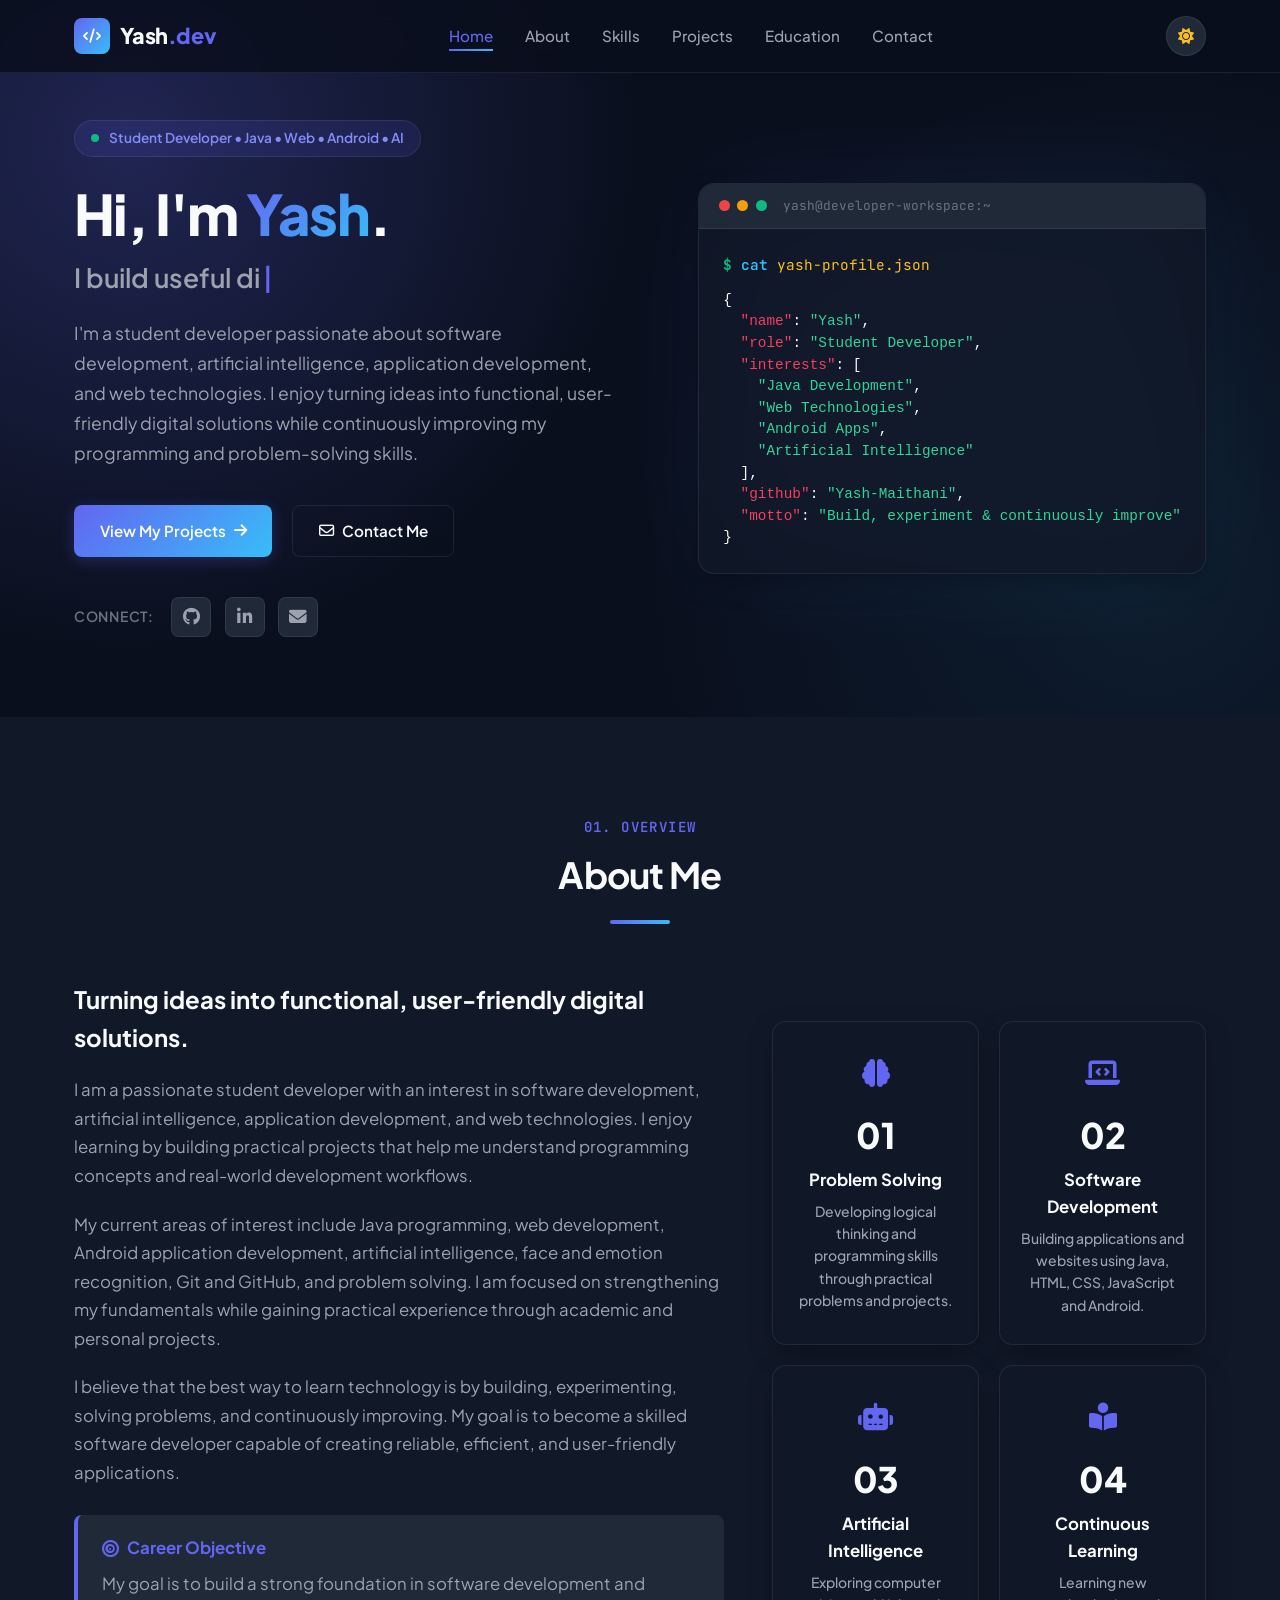
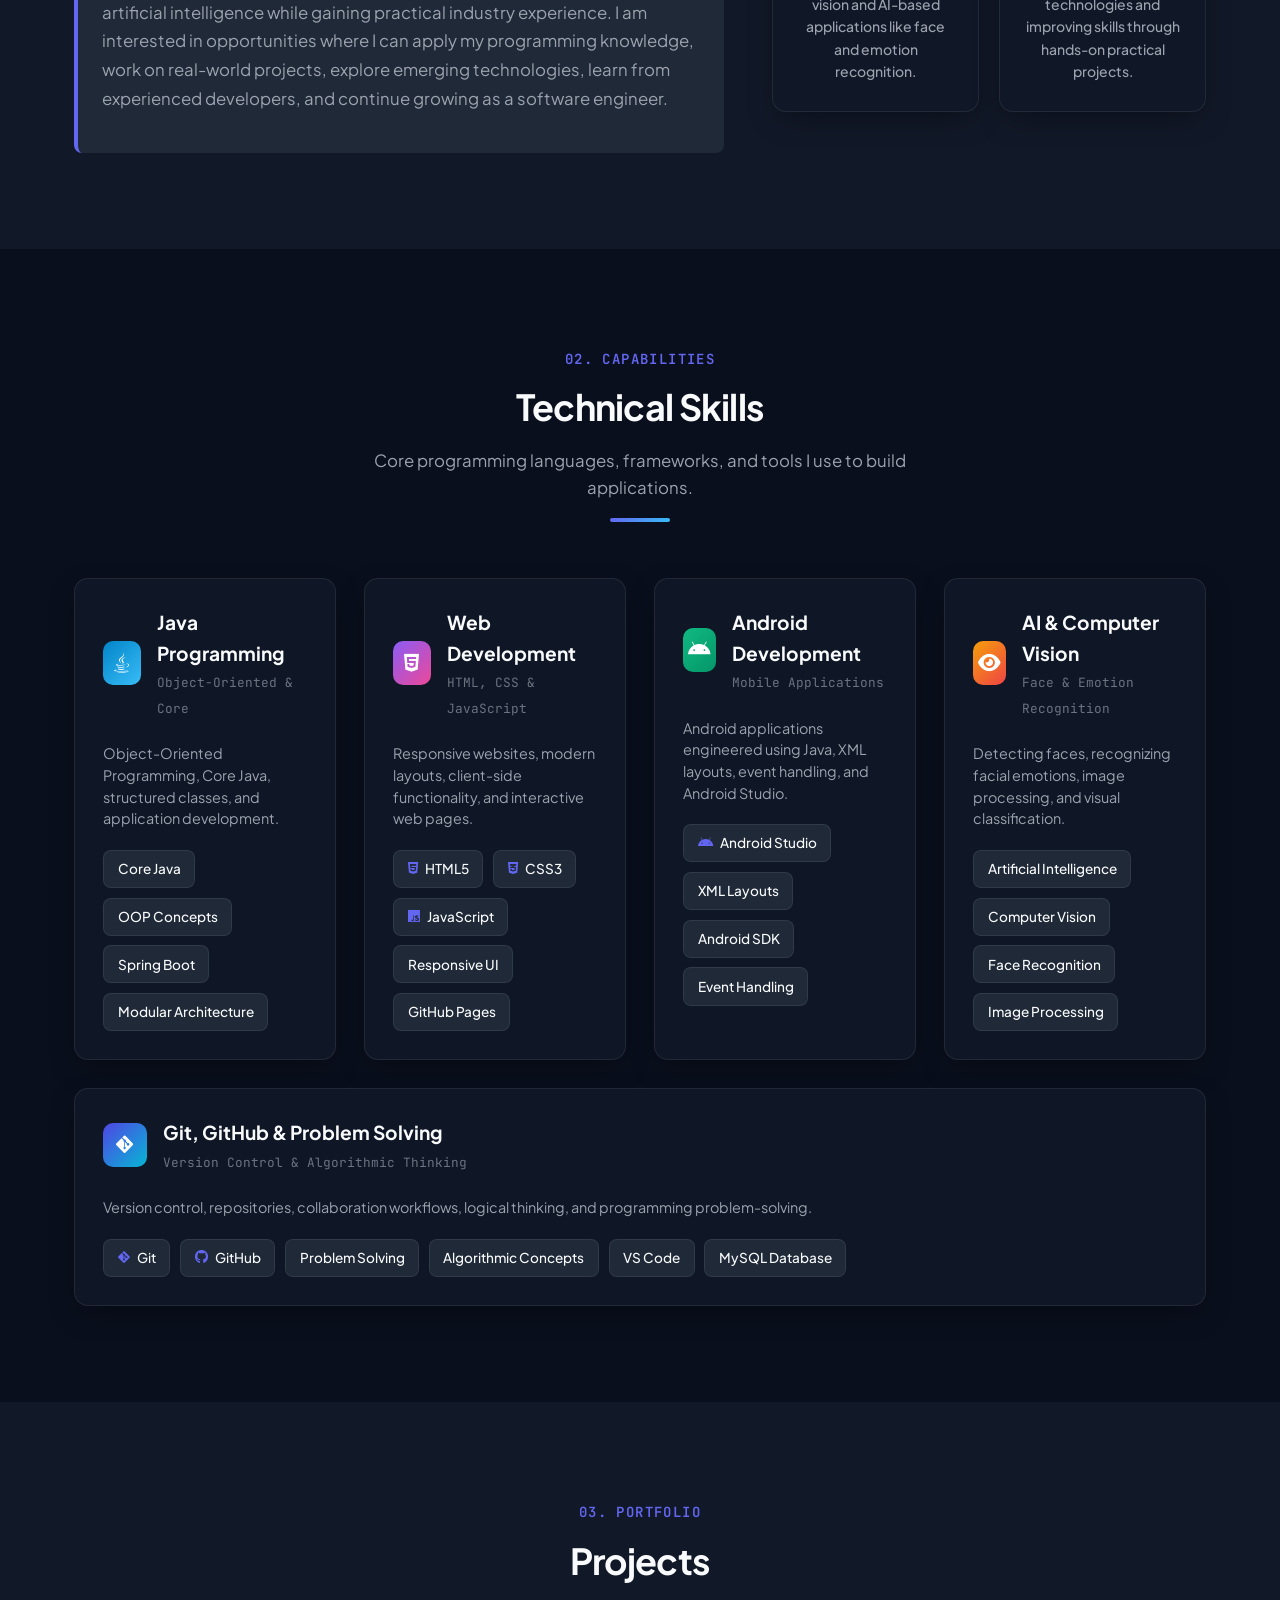
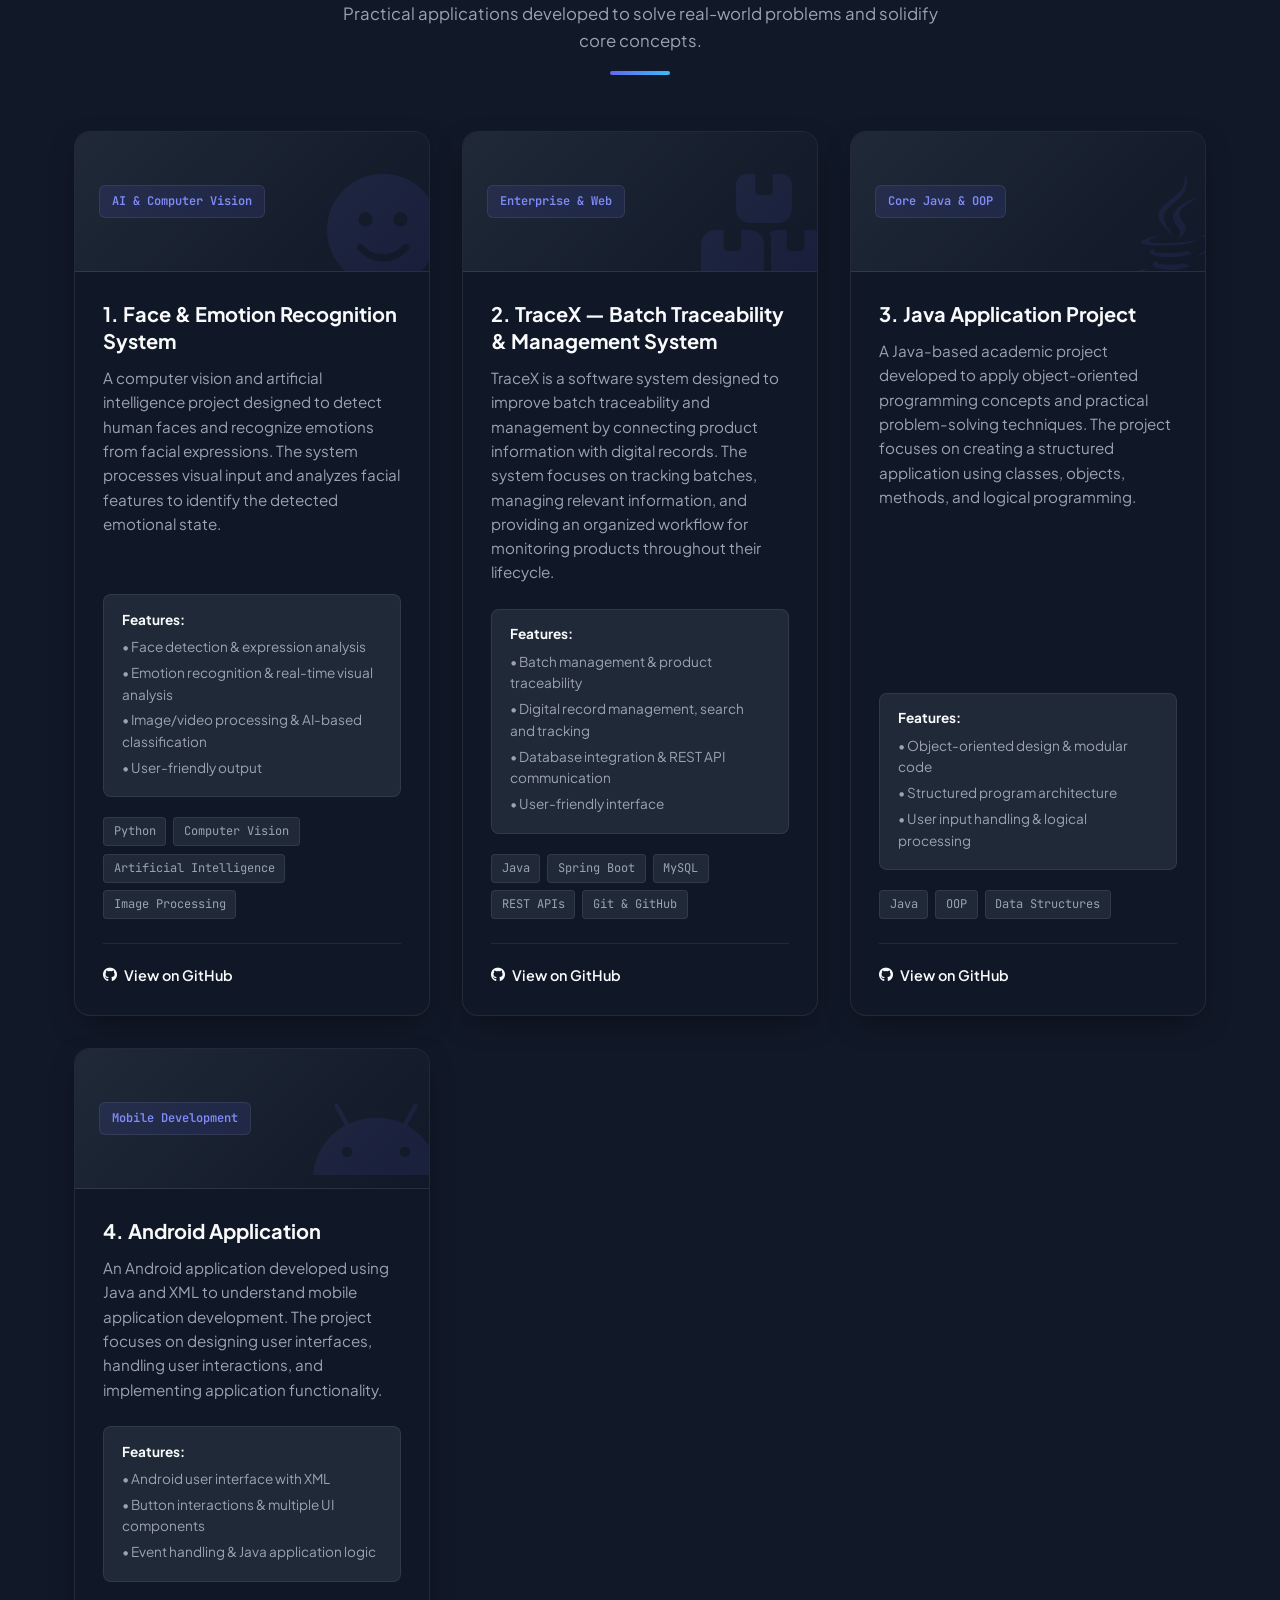
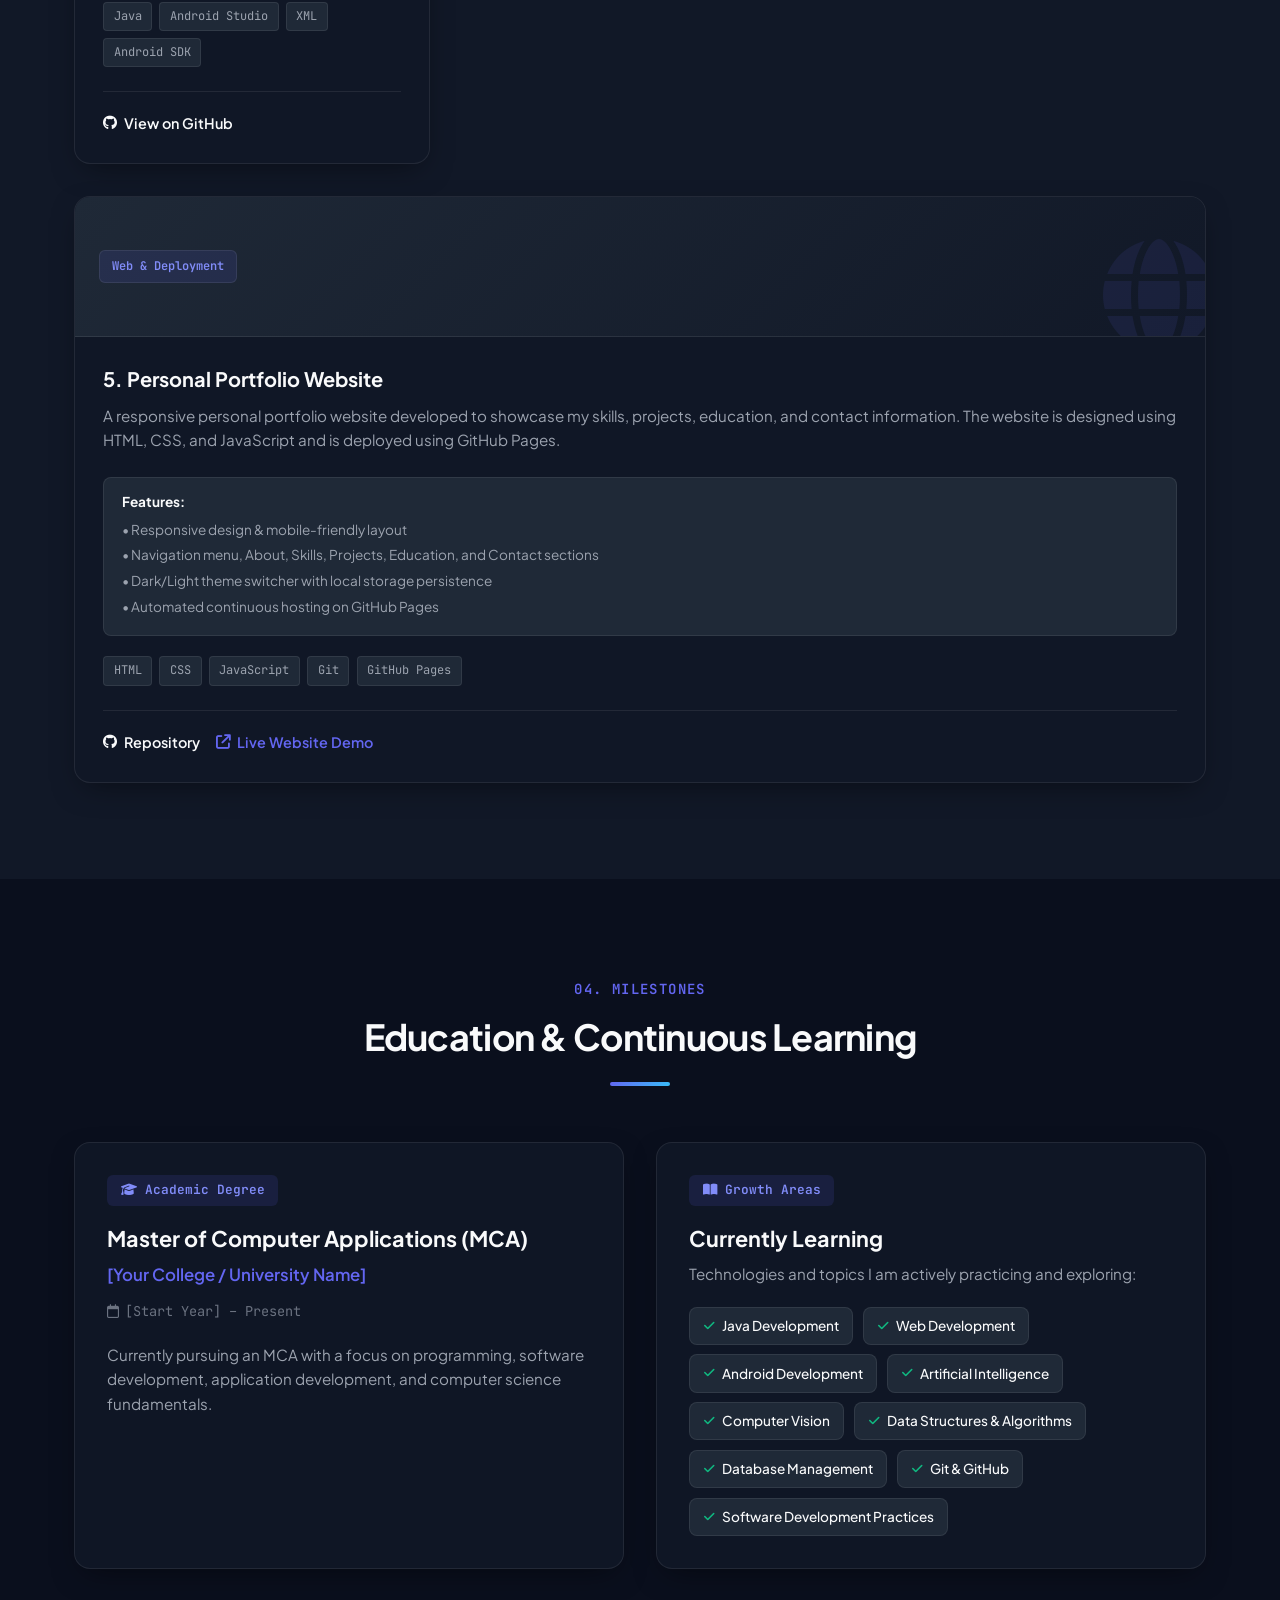
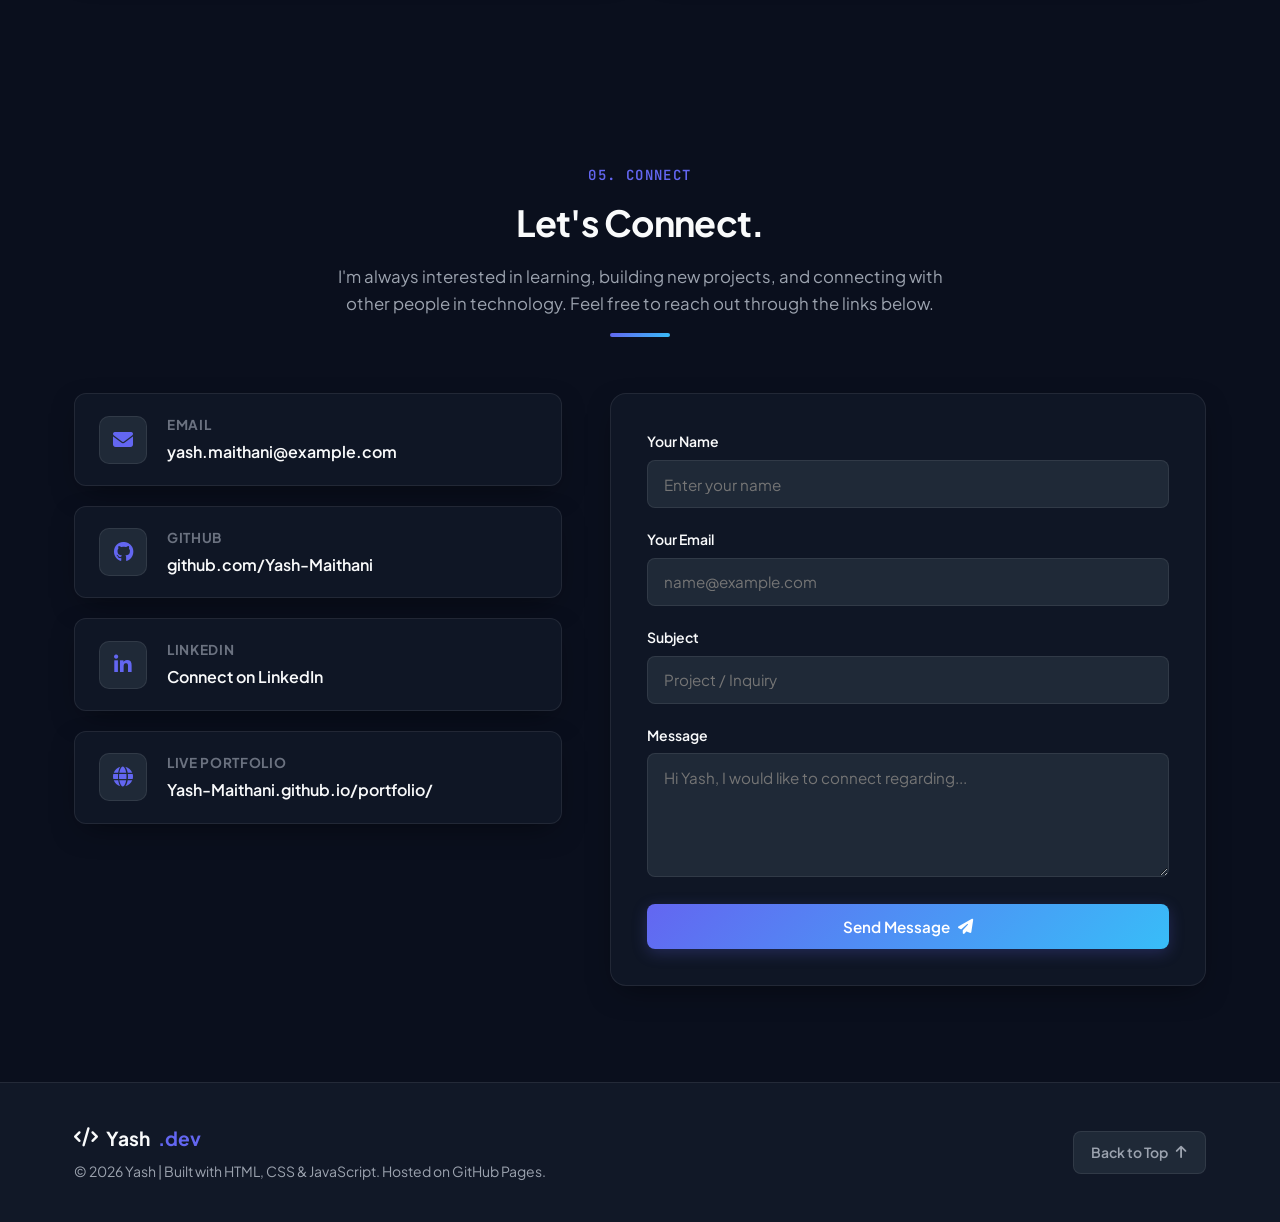
==== index.html @ 93de2ec0 "Add files via upload" ====
<!DOCTYPE html>
<html lang="en" data-theme="dark">
<head>
  <meta charset="UTF-8">
  <meta name="viewport" content="width=device-width, initial-scale=1.0">
  <meta name="description" content="Yash — Developer Portfolio | Student Developer • Java • Web • Android • AI">
  <meta name="keywords" content="Yash, Developer Portfolio, Java, Android, Artificial Intelligence, Web Development, MCA, GitHub Pages">
  <meta name="author" content="Yash">
  <title>Yash | Developer Portfolio</title>
  
  <!-- Google Fonts & Font Awesome Icons -->
  <link rel="preconnect" href="https://fonts.googleapis.com">
  <link rel="preconnect" href="https://fonts.gstatic.com" crossorigin>
  <link href="https://fonts.googleapis.com/css2?family=Plus+Jakarta+Sans:wght@300;400;500;600;700;800&family=JetBrains+Mono:wght@400;500;600&display=swap" rel="stylesheet">
  <link rel="stylesheet" href="https://cdnjs.cloudflare.com/ajax/libs/font-awesome/6.5.1/css/all.min.css">
  
  <!-- Stylesheet -->
  <link rel="stylesheet" href="style.css">
</head>
<body>

  <!-- ================= NAVBAR ================= -->
  <header class="navbar-wrapper">
    <nav class="navbar container">
      <a href="#hero" class="nav-logo">
        <span class="logo-icon"><i class="fa-solid fa-code"></i></span>
        <span class="logo-text">Yash<span class="logo-dot">.dev</span></span>
      </a>

      <div class="nav-menu" id="navMenu">
        <ul class="nav-list">
          <li class="nav-item"><a href="#hero" class="nav-link active">Home</a></li>
          <li class="nav-item"><a href="#about" class="nav-link">About</a></li>
          <li class="nav-item"><a href="#skills" class="nav-link">Skills</a></li>
          <li class="nav-item"><a href="#projects" class="nav-link">Projects</a></li>
          <li class="nav-item"><a href="#education" class="nav-link">Education</a></li>
          <li class="nav-item"><a href="#contact" class="nav-link">Contact</a></li>
        </ul>
      </div>

      <div class="nav-actions">
        <!-- Theme Toggle Button -->
        <button id="themeToggle" class="theme-toggle-btn" aria-label="Toggle dark/light theme" title="Toggle theme">
          <i class="fa-solid fa-sun icon-sun"></i>
          <i class="fa-solid fa-moon icon-moon"></i>
        </button>

        <!-- Mobile Hamburger Toggle -->
        <button class="hamburger-btn" id="hamburgerBtn" aria-label="Toggle navigation menu">
          <span class="bar"></span>
          <span class="bar"></span>
          <span class="bar"></span>
        </button>
      </div>
    </nav>
  </header>

  <main>
    <!-- ================= HERO SECTION ================= -->
    <section class="hero-section" id="hero">
      <div class="container hero-container">
        <div class="hero-content">
          <div class="badge-status">
            <span class="pulsing-dot"></span>
            <span>Student Developer • Java • Web • Android • AI</span>
          </div>
          <h1 class="hero-title">
            Hi, I'm <span class="gradient-text">Yash</span>.
          </h1>
          <h2 class="hero-subtitle">
            <span id="typedText">I build useful digital experiences.</span>
            <span class="cursor">|</span>
          </h2>
          <p class="hero-description">
            I'm a student developer passionate about software development, artificial intelligence, application development, and web technologies. I enjoy turning ideas into functional, user-friendly digital solutions while continuously improving my programming and problem-solving skills.
          </p>
          <div class="hero-cta">
            <a href="#projects" class="btn btn-primary">
              <span>View My Projects</span>
              <i class="fa-solid fa-arrow-right"></i>
            </a>
            <a href="#contact" class="btn btn-outline">
              <i class="fa-regular fa-envelope"></i>
              <span>Contact Me</span>
            </a>
          </div>
          <div class="hero-socials">
            <span class="socials-label">Connect:</span>
            <a href="https://github.com/Yash-Maithani" target="_blank" rel="noopener noreferrer" aria-label="GitHub Profile" class="social-link"><i class="fa-brands fa-github"></i></a>
            <a href="https://linkedin.com" target="_blank" rel="noopener noreferrer" aria-label="LinkedIn Profile" class="social-link"><i class="fa-brands fa-linkedin-in"></i></a>
            <a href="mailto:contact@example.com" aria-label="Send Email" class="social-link"><i class="fa-solid fa-envelope"></i></a>
          </div>
        </div>

        <div class="hero-visual">
          <div class="hero-card-glow"></div>
          <div class="hero-profile-card">
            <div class="card-terminal-header">
              <div class="terminal-dots">
                <span class="dot red"></span>
                <span class="dot yellow"></span>
                <span class="dot green"></span>
              </div>
              <span class="terminal-title">yash@developer-workspace:~</span>
            </div>
            <div class="card-terminal-body">
              <div class="code-line"><span class="prompt">$</span> <span class="cmd">cat</span> <span class="file">yash-profile.json</span></div>
              <pre class="json-code"><code>{
  <span class="json-key">"name"</span>: <span class="json-str">"Yash"</span>,
  <span class="json-key">"role"</span>: <span class="json-str">"Student Developer"</span>,
  <span class="json-key">"interests"</span>: [
    <span class="json-str">"Java Development"</span>,
    <span class="json-str">"Web Technologies"</span>,
    <span class="json-str">"Android Apps"</span>,
    <span class="json-str">"Artificial Intelligence"</span>
  ],
  <span class="json-key">"github"</span>: <span class="json-str">"Yash-Maithani"</span>,
  <span class="json-key">"motto"</span>: <span class="json-str">"Build, experiment & continuously improve"</span>
}</code></pre>
            </div>
          </div>
        </div>
      </div>
    </section>

    <!-- ================= ABOUT ME ================= -->
    <section class="section about-section" id="about">
      <div class="container">
        <div class="section-header text-center">
          <span class="section-tag">01. Overview</span>
          <h2 class="section-title">About Me</h2>
          <div class="title-underline"></div>
        </div>

        <div class="about-grid">
          <div class="about-text-card">
            <h3>Turning ideas into functional, user-friendly digital solutions.</h3>
            <p>
              I am a passionate student developer with an interest in software development, artificial intelligence, application development, and web technologies. I enjoy learning by building practical projects that help me understand programming concepts and real-world development workflows.
            </p>
            <p>
              My current areas of interest include Java programming, web development, Android application development, artificial intelligence, face and emotion recognition, Git and GitHub, and problem solving. I am focused on strengthening my fundamentals while gaining practical experience through academic and personal projects.
            </p>
            <p>
              I believe that the best way to learn technology is by building, experimenting, solving problems, and continuously improving. My goal is to become a skilled software developer capable of creating reliable, efficient, and user-friendly applications.
            </p>

            <div class="career-objective-box">
              <h4><i class="fa-solid fa-bullseye"></i> Career Objective</h4>
              <p>
                My goal is to build a strong foundation in software development and artificial intelligence while gaining practical industry experience. I am interested in opportunities where I can apply my programming knowledge, work on real-world projects, explore emerging technologies, learn from experienced developers, and continue growing as a software engineer.
              </p>
            </div>
          </div>

          <!-- Quick Overview Cards (01 - 04) -->
          <div class="about-stats-grid">
            <div class="stat-card">
              <div class="stat-icon"><i class="fa-solid fa-brain"></i></div>
              <h4 class="stat-number">01</h4>
              <h5 class="quick-title">Problem Solving</h5>
              <p class="stat-label">Developing logical thinking and programming skills through practical problems and projects.</p>
            </div>
            <div class="stat-card">
              <div class="stat-icon"><i class="fa-solid fa-laptop-code"></i></div>
              <h4 class="stat-number">02</h4>
              <h5 class="quick-title">Software Development</h5>
              <p class="stat-label">Building applications and websites using Java, HTML, CSS, JavaScript and Android.</p>
            </div>
            <div class="stat-card">
              <div class="stat-icon"><i class="fa-solid fa-robot"></i></div>
              <h4 class="stat-number">03</h4>
              <h5 class="quick-title">Artificial Intelligence</h5>
              <p class="stat-label">Exploring computer vision and AI-based applications like face and emotion recognition.</p>
            </div>
            <div class="stat-card">
              <div class="stat-icon"><i class="fa-solid fa-book-open-reader"></i></div>
              <h4 class="stat-number">04</h4>
              <h5 class="quick-title">Continuous Learning</h5>
              <p class="stat-label">Learning new technologies and improving skills through hands-on practical projects.</p>
            </div>
          </div>
        </div>
      </div>
    </section>

    <!-- ================= SKILLS SECTION ================= -->
    <section class="section skills-section" id="skills">
      <div class="container">
        <div class="section-header text-center">
          <span class="section-tag">02. Capabilities</span>
          <h2 class="section-title">Technical Skills</h2>
          <p class="section-subtitle">Core programming languages, frameworks, and tools I use to build applications.</p>
          <div class="title-underline"></div>
        </div>

        <div class="skills-grid">
          <!-- Skill Card 1: Java & Object-Oriented -->
          <div class="skill-category-card">
            <div class="category-header">
              <div class="category-icon cloud"><i class="fa-brands fa-java"></i></div>
              <div>
                <h3>Java Programming</h3>
                <span class="category-sub">Object-Oriented & Core</span>
              </div>
            </div>
            <p class="skill-desc">Object-Oriented Programming, Core Java, structured classes, and application development.</p>
            <div class="skills-tags">
              <span class="skill-tag">Core Java</span>
              <span class="skill-tag">OOP Concepts</span>
              <span class="skill-tag">Spring Boot</span>
              <span class="skill-tag">Modular Architecture</span>
            </div>
          </div>

          <!-- Skill Card 2: Web Technologies -->
          <div class="skill-category-card">
            <div class="category-header">
              <div class="category-icon frontend"><i class="fa-brands fa-html5"></i></div>
              <div>
                <h3>Web Development</h3>
                <span class="category-sub">HTML, CSS & JavaScript</span>
              </div>
            </div>
            <p class="skill-desc">Responsive websites, modern layouts, client-side functionality, and interactive web pages.</p>
            <div class="skills-tags">
              <span class="skill-tag"><i class="fa-brands fa-html5"></i> HTML5</span>
              <span class="skill-tag"><i class="fa-brands fa-css3-alt"></i> CSS3</span>
              <span class="skill-tag"><i class="fa-brands fa-js"></i> JavaScript</span>
              <span class="skill-tag">Responsive UI</span>
              <span class="skill-tag">GitHub Pages</span>
            </div>
          </div>

          <!-- Skill Card 3: Android Development -->
          <div class="skill-category-card">
            <div class="category-header">
              <div class="category-icon backend"><i class="fa-brands fa-android"></i></div>
              <div>
                <h3>Android Development</h3>
                <span class="category-sub">Mobile Applications</span>
              </div>
            </div>
            <p class="skill-desc">Android applications engineered using Java, XML layouts, event handling, and Android Studio.</p>
            <div class="skills-tags">
              <span class="skill-tag"><i class="fa-brands fa-android"></i> Android Studio</span>
              <span class="skill-tag">XML Layouts</span>
              <span class="skill-tag">Android SDK</span>
              <span class="skill-tag">Event Handling</span>
            </div>
          </div>

          <!-- Skill Card 4: AI & Computer Vision -->
          <div class="skill-category-card">
            <div class="category-header">
              <div class="category-icon tools"><i class="fa-solid fa-eye"></i></div>
              <div>
                <h3>AI & Computer Vision</h3>
                <span class="category-sub">Face & Emotion Recognition</span>
              </div>
            </div>
            <p class="skill-desc">Detecting faces, recognizing facial emotions, image processing, and visual classification.</p>
            <div class="skills-tags">
              <span class="skill-tag">Artificial Intelligence</span>
              <span class="skill-tag">Computer Vision</span>
              <span class="skill-tag">Face Recognition</span>
              <span class="skill-tag">Image Processing</span>
            </div>
          </div>

          <!-- Skill Card 5: Git, GitHub & Problem Solving -->
          <div class="skill-category-card" style="grid-column: 1 / -1;">
            <div class="category-header">
              <div class="category-icon" style="background: linear-gradient(135deg, #4f46e5, #06b6d4);"><i class="fa-brands fa-git-alt"></i></div>
              <div>
                <h3>Git, GitHub & Problem Solving</h3>
                <span class="category-sub">Version Control & Algorithmic Thinking</span>
              </div>
            </div>
            <p class="skill-desc">Version control, repositories, collaboration workflows, logical thinking, and programming problem-solving.</p>
            <div class="skills-tags">
              <span class="skill-tag"><i class="fa-brands fa-git-alt"></i> Git</span>
              <span class="skill-tag"><i class="fa-brands fa-github"></i> GitHub</span>
              <span class="skill-tag">Problem Solving</span>
              <span class="skill-tag">Algorithmic Concepts</span>
              <span class="skill-tag">VS Code</span>
              <span class="skill-tag">MySQL Database</span>
            </div>
          </div>
        </div>
      </div>
    </section>

    <!-- ================= PROJECTS SECTION ================= -->
    <section class="section projects-section" id="projects">
      <div class="container">
        <div class="section-header text-center">
          <span class="section-tag">03. Portfolio</span>
          <h2 class="section-title">Projects</h2>
          <p class="section-subtitle">Practical applications developed to solve real-world problems and solidify core concepts.</p>
          <div class="title-underline"></div>
        </div>

        <div class="projects-grid">
          <!-- Project 1: Face & Emotion Recognition -->
          <article class="project-card">
            <div class="project-banner">
              <div class="project-badge">AI & Computer Vision</div>
              <i class="fa-solid fa-face-smile project-icon-bg"></i>
            </div>
            <div class="project-content">
              <h3 class="project-title">1. Face & Emotion Recognition System</h3>
              <p class="project-description">
                A computer vision and artificial intelligence project designed to detect human faces and recognize emotions from facial expressions. The system processes visual input and analyzes facial features to identify the detected emotional state.
              </p>
              <div class="project-features-list">
                <strong>Features:</strong>
                <ul>
                  <li>• Face detection & expression analysis</li>
                  <li>• Emotion recognition & real-time visual analysis</li>
                  <li>• Image/video processing & AI-based classification</li>
                  <li>• User-friendly output</li>
                </ul>
              </div>
              <div class="project-tech-stack">
                <span>Python</span>
                <span>Computer Vision</span>
                <span>Artificial Intelligence</span>
                <span>Image Processing</span>
              </div>
              <div class="project-links">
                <a href="https://github.com/Yash-Maithani" target="_blank" rel="noopener noreferrer" class="btn-project-link">
                  <i class="fa-brands fa-github"></i> View on GitHub
                </a>
              </div>
            </div>
          </article>

          <!-- Project 2: TraceX -->
          <article class="project-card">
            <div class="project-banner">
              <div class="project-badge">Enterprise & Web</div>
              <i class="fa-solid fa-boxes-stacked project-icon-bg"></i>
            </div>
            <div class="project-content">
              <h3 class="project-title">2. TraceX — Batch Traceability & Management System</h3>
              <p class="project-description">
                TraceX is a software system designed to improve batch traceability and management by connecting product information with digital records. The system focuses on tracking batches, managing relevant information, and providing an organized workflow for monitoring products throughout their lifecycle.
              </p>
              <div class="project-features-list">
                <strong>Features:</strong>
                <ul>
                  <li>• Batch management & product traceability</li>
                  <li>• Digital record management, search and tracking</li>
                  <li>• Database integration & REST API communication</li>
                  <li>• User-friendly interface</li>
                </ul>
              </div>
              <div class="project-tech-stack">
                <span>Java</span>
                <span>Spring Boot</span>
                <span>MySQL</span>
                <span>REST APIs</span>
                <span>Git & GitHub</span>
              </div>
              <div class="project-links">
                <a href="https://github.com/Yash-Maithani" target="_blank" rel="noopener noreferrer" class="btn-project-link">
                  <i class="fa-brands fa-github"></i> View on GitHub
                </a>
              </div>
            </div>
          </article>

          <!-- Project 3: Java Application Project -->
          <article class="project-card">
            <div class="project-banner">
              <div class="project-badge">Core Java & OOP</div>
              <i class="fa-brands fa-java project-icon-bg"></i>
            </div>
            <div class="project-content">
              <h3 class="project-title">3. Java Application Project</h3>
              <p class="project-description">
                A Java-based academic project developed to apply object-oriented programming concepts and practical problem-solving techniques. The project focuses on creating a structured application using classes, objects, methods, and logical programming.
              </p>
              <div class="project-features-list">
                <strong>Features:</strong>
                <ul>
                  <li>• Object-oriented design & modular code</li>
                  <li>• Structured program architecture</li>
                  <li>• User input handling & logical processing</li>
                </ul>
              </div>
              <div class="project-tech-stack">
                <span>Java</span>
                <span>OOP</span>
                <span>Data Structures</span>
              </div>
              <div class="project-links">
                <a href="https://github.com/Yash-Maithani" target="_blank" rel="noopener noreferrer" class="btn-project-link">
                  <i class="fa-brands fa-github"></i> View on GitHub
                </a>
              </div>
            </div>
          </article>

          <!-- Project 4: Android Application -->
          <article class="project-card">
            <div class="project-banner">
              <div class="project-badge">Mobile Development</div>
              <i class="fa-brands fa-android project-icon-bg"></i>
            </div>
            <div class="project-content">
              <h3 class="project-title">4. Android Application</h3>
              <p class="project-description">
                An Android application developed using Java and XML to understand mobile application development. The project focuses on designing user interfaces, handling user interactions, and implementing application functionality.
              </p>
              <div class="project-features-list">
                <strong>Features:</strong>
                <ul>
                  <li>• Android user interface with XML</li>
                  <li>• Button interactions & multiple UI components</li>
                  <li>• Event handling & Java application logic</li>
                </ul>
              </div>
              <div class="project-tech-stack">
                <span>Java</span>
                <span>Android Studio</span>
                <span>XML</span>
                <span>Android SDK</span>
              </div>
              <div class="project-links">
                <a href="https://github.com/Yash-Maithani" target="_blank" rel="noopener noreferrer" class="btn-project-link">
                  <i class="fa-brands fa-github"></i> View on GitHub
                </a>
              </div>
            </div>
          </article>

          <!-- Project 5: Personal Portfolio Website -->
          <article class="project-card" style="grid-column: 1 / -1;">
            <div class="project-banner">
              <div class="project-badge">Web & Deployment</div>
              <i class="fa-solid fa-globe project-icon-bg"></i>
            </div>
            <div class="project-content">
              <h3 class="project-title">5. Personal Portfolio Website</h3>
              <p class="project-description">
                A responsive personal portfolio website developed to showcase my skills, projects, education, and contact information. The website is designed using HTML, CSS, and JavaScript and is deployed using GitHub Pages.
              </p>
              <div class="project-features-list">
                <strong>Features:</strong>
                <ul>
                  <li>• Responsive design & mobile-friendly layout</li>
                  <li>• Navigation menu, About, Skills, Projects, Education, and Contact sections</li>
                  <li>• Dark/Light theme switcher with local storage persistence</li>
                  <li>• Automated continuous hosting on GitHub Pages</li>
                </ul>
              </div>
              <div class="project-tech-stack">
                <span>HTML</span>
                <span>CSS</span>
                <span>JavaScript</span>
                <span>Git</span>
                <span>GitHub Pages</span>
              </div>
              <div class="project-links">
                <a href="https://github.com/Yash-Maithani/portfolio" target="_blank" rel="noopener noreferrer" class="btn-project-link">
                  <i class="fa-brands fa-github"></i> Repository
                </a>
                <a href="https://Yash-Maithani.github.io/portfolio/" target="_blank" rel="noopener noreferrer" class="btn-project-link" style="color: var(--accent-primary);">
                  <i class="fa-solid fa-arrow-up-right-from-square"></i> Live Website Demo
                </a>
              </div>
            </div>
          </article>
        </div>
      </div>
    </section>

    <!-- ================= EDUCATION & LEARNING ================= -->
    <section class="section education-section" id="education">
      <div class="container">
        <div class="section-header text-center">
          <span class="section-tag">04. Milestones</span>
          <h2 class="section-title">Education & Continuous Learning</h2>
          <div class="title-underline"></div>
        </div>

        <div class="education-learning-grid">
          <!-- Education Card -->
          <div class="education-card">
            <div class="education-badge"><i class="fa-solid fa-graduation-cap"></i> Academic Degree</div>
            <h3 class="degree-title">Master of Computer Applications (MCA)</h3>
            <h4 class="college-name">[Your College / University Name]</h4>
            <span class="edu-duration"><i class="fa-regular fa-calendar"></i> [Start Year] – Present</span>
            <p class="edu-desc">
              Currently pursuing an MCA with a focus on programming, software development, application development, and computer science fundamentals.
            </p>
          </div>

          <!-- Currently Learning Card -->
          <div class="learning-card">
            <div class="learning-badge"><i class="fa-solid fa-book-open"></i> Growth Areas</div>
            <h3 class="learning-title">Currently Learning</h3>
            <p class="learning-subtitle">Technologies and topics I am actively practicing and exploring:</p>
            <div class="learning-list">
              <span class="learning-pill"><i class="fa-solid fa-check"></i> Java Development</span>
              <span class="learning-pill"><i class="fa-solid fa-check"></i> Web Development</span>
              <span class="learning-pill"><i class="fa-solid fa-check"></i> Android Development</span>
              <span class="learning-pill"><i class="fa-solid fa-check"></i> Artificial Intelligence</span>
              <span class="learning-pill"><i class="fa-solid fa-check"></i> Computer Vision</span>
              <span class="learning-pill"><i class="fa-solid fa-check"></i> Data Structures & Algorithms</span>
              <span class="learning-pill"><i class="fa-solid fa-check"></i> Database Management</span>
              <span class="learning-pill"><i class="fa-solid fa-check"></i> Git & GitHub</span>
              <span class="learning-pill"><i class="fa-solid fa-check"></i> Software Development Practices</span>
            </div>
          </div>
        </div>
      </div>
    </section>

    <!-- ================= CONTACT SECTION ================= -->
    <section class="section contact-section" id="contact">
      <div class="container">
        <div class="section-header text-center">
          <span class="section-tag">05. Connect</span>
          <h2 class="section-title">Let's Connect.</h2>
          <p class="section-subtitle">
            I'm always interested in learning, building new projects, and connecting with other people in technology. Feel free to reach out through the links below.
          </p>
          <div class="title-underline"></div>
        </div>

        <div class="contact-wrapper">
          <div class="contact-info">
            <div class="contact-card">
              <div class="contact-icon"><i class="fa-solid fa-envelope"></i></div>
              <div class="contact-details">
                <h4>Email</h4>
                <a href="mailto:contact@example.com">yash.maithani@example.com</a>
              </div>
            </div>

            <div class="contact-card">
              <div class="contact-icon"><i class="fa-brands fa-github"></i></div>
              <div class="contact-details">
                <h4>GitHub</h4>
                <a href="https://github.com/Yash-Maithani" target="_blank" rel="noopener noreferrer">github.com/Yash-Maithani</a>
              </div>
            </div>

            <div class="contact-card">
              <div class="contact-icon"><i class="fa-brands fa-linkedin-in"></i></div>
              <div class="contact-details">
                <h4>LinkedIn</h4>
                <a href="https://linkedin.com" target="_blank" rel="noopener noreferrer">Connect on LinkedIn</a>
              </div>
            </div>

            <div class="contact-card">
              <div class="contact-icon"><i class="fa-solid fa-globe"></i></div>
              <div class="contact-details">
                <h4>Live Portfolio</h4>
                <a href="https://Yash-Maithani.github.io/portfolio/" target="_blank" rel="noopener noreferrer">Yash-Maithani.github.io/portfolio/</a>
              </div>
            </div>
          </div>

          <form class="contact-form" id="contactForm">
            <div class="form-group">
              <label for="name">Your Name</label>
              <input type="text" id="name" name="name" placeholder="Enter your name" required>
            </div>
            <div class="form-group">
              <label for="email">Your Email</label>
              <input type="email" id="email" name="email" placeholder="name@example.com" required>
            </div>
            <div class="form-group">
              <label for="subject">Subject</label>
              <input type="text" id="subject" name="subject" placeholder="Project / Inquiry" required>
            </div>
            <div class="form-group">
              <label for="message">Message</label>
              <textarea id="message" name="message" rows="5" placeholder="Hi Yash, I would like to connect regarding..." required></textarea>
            </div>
            <button type="submit" class="btn btn-primary btn-block" id="submitBtn">
              <span>Send Message</span>
              <i class="fa-solid fa-paper-plane"></i>
            </button>
            <div class="form-alert" id="formAlert"></div>
          </form>
        </div>
      </div>
    </section>
  </main>

  <!-- ================= FOOTER ================= -->
  <footer class="footer">
    <div class="container footer-container">
      <div class="footer-left">
        <a href="#hero" class="footer-logo">
          <i class="fa-solid fa-code"></i> Yash<span>.dev</span>
        </a>
        <p class="footer-copy">
          &copy; 2026 Yash | Built with HTML, CSS & JavaScript. Hosted on GitHub Pages.
        </p>
      </div>

      <div class="footer-right">
        <a href="#hero" class="back-to-top" aria-label="Back to top">
          <span>Back to Top</span>
          <i class="fa-solid fa-arrow-up"></i>
        </a>
      </div>
    </div>
  </footer>

  <!-- Scripts -->
  <script src="script.js"></script>
</body>
</html>
---- style.css ----
/* ==========================================================================
   PORTFOLIO STYLESHEET - YASH.DEV
   Modern, Clean, Responsive Design with Dark/Light Mode
   ========================================================================== */

/* ---------------- CSS Variables (Theming) ---------------- */
:root {
  /* Color Palette - Dark Theme (Default) */
  --bg-primary: #0a0f1d;
  --bg-secondary: #111827;
  --bg-tertiary: #1f2937;
  --bg-card: rgba(17, 24, 39, 0.85);
  --bg-card-hover: rgba(31, 41, 55, 0.95);
  --border-color: rgba(255, 255, 255, 0.08);
  --border-color-hover: rgba(99, 102, 241, 0.4);

  --text-primary: #f9fafb;
  --text-secondary: #9ca3af;
  --text-muted: #6b7280;

  --accent-primary: #6366f1;       /* Indigo */
  --accent-secondary: #3b82f6;     /* Blue */
  --accent-glow: rgba(99, 102, 241, 0.25);
  --accent-gradient: linear-gradient(135deg, #6366f1 0%, #38bdf8 100%);
  --badge-bg: rgba(99, 102, 241, 0.12);
  --badge-text: #818cf8;

  --card-shadow: 0 10px 30px -10px rgba(0, 0, 0, 0.5);
  --navbar-bg: rgba(10, 15, 29, 0.85);

  --font-main: 'Plus Jakarta Sans', -apple-system, BlinkMacSystemFont, sans-serif;
  --font-mono: 'JetBrains Mono', monospace;

  --transition-fast: 0.2s ease;
  --transition-normal: 0.3s ease;
}

[data-theme="light"] {
  /* Color Palette - Light Theme */
  --bg-primary: #f8fafc;
  --bg-secondary: #ffffff;
  --bg-tertiary: #f1f5f9;
  --bg-card: rgba(255, 255, 255, 0.9);
  --bg-card-hover: #ffffff;
  --border-color: rgba(0, 0, 0, 0.08);
  --border-color-hover: rgba(99, 102, 241, 0.5);

  --text-primary: #0f172a;
  --text-secondary: #475569;
  --text-muted: #94a3b8;

  --accent-primary: #4f46e5;
  --accent-secondary: #0284c7;
  --accent-glow: rgba(79, 70, 229, 0.15);
  --accent-gradient: linear-gradient(135deg, #4f46e5 0%, #0284c7 100%);
  --badge-bg: rgba(79, 70, 229, 0.08);
  --badge-text: #4f46e5;

  --card-shadow: 0 10px 25px -5px rgba(0, 0, 0, 0.06);
  --navbar-bg: rgba(248, 250, 252, 0.88);
}

/* ---------------- Reset & Base Styles ---------------- */
*, *::before, *::after {
  box-sizing: border-box;
  margin: 0;
  padding: 0;
}

html {
  scroll-behavior: smooth;
  font-size: 16px;
}

body {
  font-family: var(--font-main);
  background-color: var(--bg-primary);
  color: var(--text-primary);
  line-height: 1.6;
  transition: background-color var(--transition-normal), color var(--transition-normal);
  overflow-x: hidden;
}

a {
  text-decoration: none;
  color: inherit;
  transition: color var(--transition-fast);
}

ul {
  list-style: none;
}

img {
  max-width: 100%;
  height: auto;
  display: block;
}

button, input, textarea {
  font-family: inherit;
  outline: none;
  border: none;
}

/* ---------------- Layout Container ---------------- */
.container {
  width: 100%;
  max-width: 1180px;
  margin-left: auto;
  margin-right: auto;
  padding-left: 1.5rem;
  padding-right: 1.5rem;
}

.section {
  padding: 6rem 0;
  position: relative;
}

.text-center {
  text-align: center;
}

/* Section Header Typography */
.section-header {
  margin-bottom: 3.5rem;
}

.section-tag {
  display: inline-block;
  font-family: var(--font-mono);
  font-size: 0.875rem;
  font-weight: 600;
  color: var(--accent-primary);
  letter-spacing: 0.1em;
  text-transform: uppercase;
  margin-bottom: 0.5rem;
}

.section-title {
  font-size: 2.25rem;
  font-weight: 700;
  letter-spacing: -0.02em;
  color: var(--text-primary);
  margin-bottom: 0.75rem;
}

.section-subtitle {
  font-size: 1.05rem;
  color: var(--text-secondary);
  max-width: 620px;
  margin: 0 auto;
}

.title-underline {
  width: 60px;
  height: 4px;
  background: var(--accent-gradient);
  border-radius: 2px;
  margin: 1rem auto 0;
}

/* Gradient Text Effect */
.gradient-text {
  background: var(--accent-gradient);
  -webkit-background-clip: text;
  -webkit-text-fill-color: transparent;
}

/* ---------------- Buttons ---------------- */
.btn {
  display: inline-flex;
  align-items: center;
  justify-content: center;
  gap: 0.5rem;
  padding: 0.8rem 1.6rem;
  font-size: 0.95rem;
  font-weight: 600;
  border-radius: 8px;
  cursor: pointer;
  transition: all var(--transition-fast);
  text-decoration: none;
}

.btn-primary {
  background: var(--accent-gradient);
  color: #ffffff;
  box-shadow: 0 4px 15px var(--accent-glow);
}

.btn-primary:hover {
  transform: translateY(-2px);
  box-shadow: 0 6px 20px var(--accent-glow);
  color: #ffffff;
}

.btn-outline {
  background: transparent;
  color: var(--text-primary);
  border: 1px solid var(--border-color);
}

.btn-outline:hover {
  background: var(--bg-tertiary);
  border-color: var(--text-secondary);
  transform: translateY(-2px);
}

.btn-block {
  width: 100%;
}

/* ---------------- Navbar ---------------- */
.navbar-wrapper {
  position: fixed;
  top: 0;
  left: 0;
  width: 100%;
  z-index: 1000;
  background-color: var(--navbar-bg);
  backdrop-filter: blur(12px);
  -webkit-backdrop-filter: blur(12px);
  border-bottom: 1px solid var(--border-color);
  transition: all var(--transition-normal);
}

.navbar {
  display: flex;
  align-items: center;
  justify-content: space-between;
  height: 4.5rem;
}

.nav-logo {
  display: flex;
  align-items: center;
  gap: 0.6rem;
  font-size: 1.35rem;
  font-weight: 800;
  letter-spacing: -0.02em;
}

.logo-icon {
  display: flex;
  align-items: center;
  justify-content: center;
  width: 36px;
  height: 36px;
  border-radius: 8px;
  background: var(--accent-gradient);
  color: #ffffff;
  font-size: 0.9rem;
}

.logo-dot {
  color: var(--accent-primary);
}

.nav-list {
  display: flex;
  align-items: center;
  gap: 2rem;
}

.nav-link {
  font-size: 0.95rem;
  font-weight: 500;
  color: var(--text-secondary);
  position: relative;
  padding: 0.25rem 0;
}

.nav-link:hover, .nav-link.active {
  color: var(--accent-primary);
}

.nav-link::after {
  content: '';
  position: absolute;
  bottom: -2px;
  left: 0;
  width: 0;
  height: 2px;
  background: var(--accent-gradient);
  transition: width var(--transition-fast);
}

.nav-link.active::after, .nav-link:hover::after {
  width: 100%;
}

.nav-actions {
  display: flex;
  align-items: center;
  gap: 1rem;
}

/* Theme Toggle Button */
.theme-toggle-btn {
  background: var(--bg-tertiary);
  color: var(--text-primary);
  width: 40px;
  height: 40px;
  border-radius: 50%;
  display: flex;
  align-items: center;
  justify-content: center;
  cursor: pointer;
  border: 1px solid var(--border-color);
  font-size: 1rem;
  transition: all var(--transition-fast);
}

.theme-toggle-btn:hover {
  border-color: var(--accent-primary);
  transform: rotate(15deg);
}

[data-theme="dark"] .icon-moon {
  display: none;
}
[data-theme="dark"] .icon-sun {
  display: block;
  color: #fbbf24;
}

[data-theme="light"] .icon-sun {
  display: none;
}
[data-theme="light"] .icon-moon {
  display: block;
  color: #4f46e5;
}

/* Mobile Hamburger */
.hamburger-btn {
  display: none;
  flex-direction: column;
  justify-content: space-between;
  width: 26px;
  height: 18px;
  background: transparent;
  cursor: pointer;
}

.hamburger-btn .bar {
  width: 100%;
  height: 2px;
  background-color: var(--text-primary);
  border-radius: 2px;
  transition: all var(--transition-fast);
}

/* ---------------- Hero Section ---------------- */
.hero-section {
  padding-top: 7.5rem;
  padding-bottom: 5rem;
  min-height: 680px;
  display: flex;
  align-items: center;
  background: radial-gradient(circle at 10% 20%, var(--accent-glow) 0%, transparent 40%),
              radial-gradient(circle at 90% 80%, rgba(56, 189, 248, 0.08) 0%, transparent 40%);
}

.hero-container {
  display: grid;
  grid-template-columns: 1.15fr 0.85fr;
  align-items: center;
  gap: 3rem;
}

.badge-status {
  display: inline-flex;
  align-items: center;
  gap: 0.6rem;
  padding: 0.4rem 1rem;
  border-radius: 20px;
  background: var(--badge-bg);
  color: var(--badge-text);
  font-size: 0.85rem;
  font-weight: 600;
  margin-bottom: 1.5rem;
  border: 1px solid var(--border-color);
}

.pulsing-dot {
  width: 8px;
  height: 8px;
  background-color: #10b981;
  border-radius: 50%;
  box-shadow: 0 0 0 0 rgba(16, 185, 129, 0.7);
  animation: pulse 2s infinite;
}

@keyframes pulse {
  0% { transform: scale(0.95); box-shadow: 0 0 0 0 rgba(16, 185, 129, 0.7); }
  70% { transform: scale(1); box-shadow: 0 0 0 8px rgba(16, 185, 129, 0); }
  100% { transform: scale(0.95); box-shadow: 0 0 0 0 rgba(16, 185, 129, 0); }
}

.hero-title {
  font-size: 3.5rem;
  font-weight: 800;
  line-height: 1.15;
  letter-spacing: -0.03em;
  margin-bottom: 0.75rem;
}

.hero-subtitle {
  font-size: 1.65rem;
  font-weight: 600;
  color: var(--text-secondary);
  margin-bottom: 1.25rem;
  display: flex;
  align-items: center;
  gap: 0.2rem;
}

.cursor {
  animation: blink 1s infinite;
  color: var(--accent-primary);
}

@keyframes blink {
  0%, 100% { opacity: 1; }
  50% { opacity: 0; }
}

.hero-description {
  font-size: 1.1rem;
  color: var(--text-secondary);
  line-height: 1.7;
  margin-bottom: 2.25rem;
  max-width: 540px;
}

.hero-cta {
  display: flex;
  gap: 1.25rem;
  margin-bottom: 2.5rem;
  flex-wrap: wrap;
}

.hero-socials {
  display: flex;
  align-items: center;
  gap: 0.85rem;
}

.socials-label {
  font-size: 0.875rem;
  font-weight: 600;
  color: var(--text-muted);
  text-transform: uppercase;
  letter-spacing: 0.05em;
  margin-right: 0.25rem;
}

.social-link {
  width: 40px;
  height: 40px;
  border-radius: 8px;
  background: var(--bg-tertiary);
  border: 1px solid var(--border-color);
  color: var(--text-secondary);
  display: flex;
  align-items: center;
  justify-content: center;
  font-size: 1.1rem;
  transition: all var(--transition-fast);
}

.social-link:hover {
  background: var(--accent-primary);
  color: #ffffff;
  border-color: var(--accent-primary);
  transform: translateY(-3px);
}

/* Terminal Profile Card in Hero */
.hero-visual {
  position: relative;
}

.hero-card-glow {
  position: absolute;
  top: 50%;
  left: 50%;
  transform: translate(-50%, -50%);
  width: 90%;
  height: 90%;
  background: var(--accent-gradient);
  opacity: 0.15;
  filter: blur(50px);
  border-radius: 20px;
  z-index: 0;
}

.hero-profile-card {
  position: relative;
  z-index: 1;
  background: var(--bg-card);
  backdrop-filter: blur(16px);
  -webkit-backdrop-filter: blur(16px);
  border: 1px solid var(--border-color);
  border-radius: 16px;
  overflow: hidden;
  box-shadow: var(--card-shadow);
  transition: transform var(--transition-normal), border-color var(--transition-normal);
}

.hero-profile-card:hover {
  border-color: var(--border-color-hover);
  transform: translateY(-4px);
}

.card-terminal-header {
  display: flex;
  align-items: center;
  background: var(--bg-tertiary);
  padding: 0.75rem 1.25rem;
  border-bottom: 1px solid var(--border-color);
}

.terminal-dots {
  display: flex;
  gap: 0.45rem;
  margin-right: 1rem;
}

.terminal-dots .dot {
  width: 11px;
  height: 11px;
  border-radius: 50%;
}

.terminal-dots .red { background-color: #ef4444; }
.terminal-dots .yellow { background-color: #f59e0b; }
.terminal-dots .green { background-color: #10b981; }

.terminal-title {
  font-family: var(--font-mono);
  font-size: 0.8rem;
  color: var(--text-muted);
}

.card-terminal-body {
  padding: 1.5rem;
  font-family: var(--font-mono);
  font-size: 0.9rem;
}

.code-line {
  margin-bottom: 0.85rem;
  color: var(--text-secondary);
}

.code-line .prompt {
  color: #10b981;
  font-weight: 700;
}

.code-line .cmd {
  color: #38bdf8;
  font-weight: 600;
}

.code-line .file {
  color: #fbbf24;
}

.json-code {
  color: var(--text-primary);
  line-height: 1.5;
}

.json-key {
  color: #f43f5e;
}

.json-str {
  color: #34d399;
}

/* Career Objective Callout */
.career-objective-box {
  background: var(--bg-tertiary);
  border-left: 4px solid var(--accent-primary);
  border-radius: 8px;
  padding: 1.25rem 1.5rem;
  margin-top: 1.75rem;
}

.career-objective-box h4 {
  font-size: 1.05rem;
  color: var(--accent-primary);
  margin-bottom: 0.5rem;
  display: flex;
  align-items: center;
  gap: 0.5rem;
}

.career-objective-box p {
  font-size: 0.95rem;
  color: var(--text-secondary);
  line-height: 1.6;
  margin-bottom: 0;
}

.quick-title {
  font-size: 1.05rem;
  font-weight: 700;
  color: var(--text-primary);
  margin-bottom: 0.35rem;
}

.category-sub {
  font-size: 0.8rem;
  color: var(--text-muted);
  font-family: var(--font-mono);
}

.skill-desc {
  font-size: 0.9rem;
  color: var(--text-secondary);
  margin-bottom: 1.25rem;
  line-height: 1.5;
}

/* Project Features List */
.project-features-list {
  background: var(--bg-tertiary);
  border: 1px solid var(--border-color);
  border-radius: 8px;
  padding: 0.85rem 1.1rem;
  margin-bottom: 1.25rem;
  font-size: 0.85rem;
}

.project-features-list strong {
  color: var(--text-primary);
  display: block;
  margin-bottom: 0.35rem;
}

.project-features-list ul {
  list-style: none;
  padding-left: 0;
}

.project-features-list li {
  color: var(--text-secondary);
  margin-bottom: 0.25rem;
}

/* Education & Currently Learning Grid */
.education-learning-grid {
  display: grid;
  grid-template-columns: 1fr 1fr;
  gap: 2rem;
}

@media (max-width: 900px) {
  .education-learning-grid {
    grid-template-columns: 1fr;
  }
}

.education-card, .learning-card {
  background: var(--bg-card);
  border: 1px solid var(--border-color);
  border-radius: 16px;
  padding: 2rem;
  box-shadow: var(--card-shadow);
  transition: all var(--transition-fast);
}

.education-card:hover, .learning-card:hover {
  transform: translateY(-4px);
  border-color: var(--border-color-hover);
}

.education-badge, .learning-badge {
  display: inline-flex;
  align-items: center;
  gap: 0.5rem;
  background: var(--badge-bg);
  color: var(--badge-text);
  font-size: 0.8rem;
  font-family: var(--font-mono);
  font-weight: 600;
  padding: 0.35rem 0.85rem;
  border-radius: 6px;
  margin-bottom: 1rem;
}

.degree-title, .learning-title {
  font-size: 1.35rem;
  font-weight: 700;
  color: var(--text-primary);
  margin-bottom: 0.35rem;
}

.college-name {
  font-size: 1.05rem;
  color: var(--accent-primary);
  font-weight: 600;
  margin-bottom: 0.5rem;
}

.edu-duration {
  display: inline-flex;
  align-items: center;
  gap: 0.4rem;
  font-size: 0.85rem;
  color: var(--text-muted);
  font-family: var(--font-mono);
  margin-bottom: 1.25rem;
}

.edu-desc, .learning-subtitle {
  color: var(--text-secondary);
  font-size: 0.95rem;
  line-height: 1.6;
  margin-bottom: 1.25rem;
}

.learning-list {
  display: flex;
  flex-wrap: wrap;
  gap: 0.6rem;
}

.learning-pill {
  display: inline-flex;
  align-items: center;
  gap: 0.45rem;
  background: var(--bg-tertiary);
  border: 1px solid var(--border-color);
  padding: 0.45rem 0.85rem;
  border-radius: 8px;
  font-size: 0.85rem;
  font-weight: 500;
  color: var(--text-primary);
}

.learning-pill i {
  color: #10b981;
  font-size: 0.75rem;
}

/* ---------------- About Section ---------------- */
.about-section {
  background-color: var(--bg-secondary);
}

.about-grid {
  display: grid;
  grid-template-columns: 1.2fr 0.8fr;
  gap: 3rem;
  align-items: center;
}

.about-text-card h3 {
  font-size: 1.5rem;
  font-weight: 700;
  margin-bottom: 1.25rem;
  color: var(--text-primary);
}

.about-text-card p {
  color: var(--text-secondary);
  font-size: 1.05rem;
  margin-bottom: 1.25rem;
  line-height: 1.7;
}

.about-highlights {
  display: grid;
  grid-template-columns: 1fr;
  gap: 0.85rem;
  margin-top: 1.75rem;
}

.highlight-item {
  display: flex;
  align-items: center;
  gap: 0.75rem;
  color: var(--text-primary);
  font-weight: 500;
}

.highlight-item i {
  color: #10b981;
  font-size: 1.1rem;
}

.about-stats-grid {
  display: grid;
  grid-template-columns: repeat(2, 1fr);
  gap: 1.25rem;
}

.stat-card {
  background: var(--bg-card);
  border: 1px solid var(--border-color);
  border-radius: 14px;
  padding: 1.75rem 1.25rem;
  text-align: center;
  transition: all var(--transition-fast);
  box-shadow: var(--card-shadow);
}

.stat-card:hover {
  transform: translateY(-4px);
  border-color: var(--border-color-hover);
}

.stat-icon {
  font-size: 1.75rem;
  color: var(--accent-primary);
  margin-bottom: 0.75rem;
}

.stat-number {
  font-size: 2.2rem;
  font-weight: 800;
  color: var(--text-primary);
  letter-spacing: -0.02em;
  margin-bottom: 0.25rem;
}

.stat-label {
  font-size: 0.875rem;
  color: var(--text-secondary);
  font-weight: 500;
}

/* ---------------- Skills Section ---------------- */
.skills-grid {
  display: grid;
  grid-template-columns: repeat(auto-fit, minmax(260px, 1fr));
  gap: 1.75rem;
}

.skill-category-card {
  background: var(--bg-card);
  border: 1px solid var(--border-color);
  border-radius: 14px;
  padding: 1.75rem;
  box-shadow: var(--card-shadow);
  transition: all var(--transition-fast);
}

.skill-category-card:hover {
  transform: translateY(-4px);
  border-color: var(--border-color-hover);
}

.category-header {
  display: flex;
  align-items: center;
  gap: 1rem;
  margin-bottom: 1.5rem;
}

.category-icon {
  width: 44px;
  height: 44px;
  border-radius: 10px;
  display: flex;
  align-items: center;
  justify-content: center;
  font-size: 1.25rem;
  color: #ffffff;
}

.category-icon.cloud { background: linear-gradient(135deg, #0284c7, #38bdf8); }
.category-icon.backend { background: linear-gradient(135deg, #10b981, #059669); }
.category-icon.frontend { background: linear-gradient(135deg, #8b5cf6, #ec4899); }
.category-icon.tools { background: linear-gradient(135deg, #f59e0b, #ef4444); }

.category-header h3 {
  font-size: 1.2rem;
  font-weight: 700;
  color: var(--text-primary);
}

.skills-tags {
  display: flex;
  flex-wrap: wrap;
  gap: 0.6rem;
}

.skill-tag {
  display: inline-flex;
  align-items: center;
  gap: 0.45rem;
  background: var(--bg-tertiary);
  border: 1px solid var(--border-color);
  padding: 0.45rem 0.85rem;
  border-radius: 8px;
  font-size: 0.85rem;
  font-weight: 500;
  color: var(--text-primary);
  transition: all var(--transition-fast);
}

.skill-tag i {
  color: var(--accent-primary);
}

.skill-tag:hover {
  background: var(--accent-primary);
  color: #ffffff;
  border-color: var(--accent-primary);
  transform: translateY(-2px);
}

.skill-tag:hover i {
  color: #ffffff;
}

/* ---------------- Projects Section ---------------- */
.projects-section {
  background-color: var(--bg-secondary);
}

.projects-grid {
  display: grid;
  grid-template-columns: repeat(auto-fit, minmax(320px, 1fr));
  gap: 2rem;
}

.project-card {
  background: var(--bg-card);
  border: 1px solid var(--border-color);
  border-radius: 16px;
  overflow: hidden;
  box-shadow: var(--card-shadow);
  display: flex;
  flex-direction: column;
  transition: all var(--transition-fast);
}

.project-card:hover {
  transform: translateY(-6px);
  border-color: var(--border-color-hover);
}

.project-banner {
  height: 140px;
  background: linear-gradient(135deg, var(--bg-tertiary) 0%, var(--bg-secondary) 100%);
  position: relative;
  display: flex;
  align-items: center;
  justify-content: space-between;
  padding: 1.5rem;
  border-bottom: 1px solid var(--border-color);
  overflow: hidden;
}

.project-badge {
  background: var(--badge-bg);
  color: var(--badge-text);
  font-size: 0.75rem;
  font-family: var(--font-mono);
  font-weight: 600;
  padding: 0.35rem 0.75rem;
  border-radius: 6px;
  border: 1px solid var(--border-color);
  z-index: 1;
}

.project-icon-bg {
  position: absolute;
  right: -10px;
  bottom: -15px;
  font-size: 7rem;
  color: var(--accent-glow);
  opacity: 0.4;
  pointer-events: none;
}

.project-content {
  padding: 1.75rem;
  display: flex;
  flex-direction: column;
  flex-grow: 1;
}

.project-title {
  font-size: 1.25rem;
  font-weight: 700;
  margin-bottom: 0.75rem;
  color: var(--text-primary);
  line-height: 1.35;
}

.project-description {
  font-size: 0.95rem;
  color: var(--text-secondary);
  line-height: 1.6;
  margin-bottom: 1.5rem;
  flex-grow: 1;
}

.project-tech-stack {
  display: flex;
  flex-wrap: wrap;
  gap: 0.45rem;
  margin-bottom: 1.5rem;
}

.project-tech-stack span {
  font-family: var(--font-mono);
  font-size: 0.75rem;
  padding: 0.25rem 0.6rem;
  border-radius: 4px;
  background: var(--bg-tertiary);
  color: var(--text-secondary);
  border: 1px solid var(--border-color);
}

.project-links {
  display: flex;
  align-items: center;
  gap: 1rem;
  border-top: 1px solid var(--border-color);
  padding-top: 1.25rem;
}

.btn-project-link {
  display: inline-flex;
  align-items: center;
  gap: 0.45rem;
  font-size: 0.9rem;
  font-weight: 600;
  color: var(--text-primary);
  transition: color var(--transition-fast);
}

.btn-project-link:hover {
  color: var(--accent-primary);
}

/* ---------------- Timeline / Experience ---------------- */
.timeline {
  max-width: 780px;
  margin: 0 auto;
  position: relative;
  padding-left: 2rem;
  border-left: 2px solid var(--border-color);
}

.timeline-item {
  position: relative;
  margin-bottom: 2.5rem;
}

.timeline-item:last-child {
  margin-bottom: 0;
}

.timeline-dot {
  position: absolute;
  left: -2.6rem;
  top: 0.25rem;
  width: 16px;
  height: 16px;
  border-radius: 50%;
  background: var(--accent-primary);
  box-shadow: 0 0 0 4px var(--bg-primary);
}

.timeline-content {
  background: var(--bg-card);
  border: 1px solid var(--border-color);
  border-radius: 12px;
  padding: 1.5rem 1.75rem;
  box-shadow: var(--card-shadow);
}

.timeline-date {
  font-family: var(--font-mono);
  font-size: 0.8rem;
  color: var(--accent-primary);
  font-weight: 600;
  display: inline-block;
  margin-bottom: 0.35rem;
}

.timeline-title {
  font-size: 1.2rem;
  font-weight: 700;
  color: var(--text-primary);
  margin-bottom: 0.25rem;
}

.timeline-subtitle {
  font-size: 0.95rem;
  font-weight: 500;
  color: var(--text-secondary);
  margin-bottom: 0.75rem;
}

.timeline-content p {
  color: var(--text-secondary);
  font-size: 0.95rem;
  line-height: 1.6;
}

/* ---------------- Contact Section ---------------- */
.contact-wrapper {
  display: grid;
  grid-template-columns: 0.9fr 1.1fr;
  gap: 3rem;
  align-items: flex-start;
}

.contact-info {
  display: flex;
  flex-direction: column;
  gap: 1.25rem;
}

.contact-card {
  display: flex;
  align-items: center;
  gap: 1.25rem;
  background: var(--bg-card);
  border: 1px solid var(--border-color);
  padding: 1.25rem 1.5rem;
  border-radius: 12px;
  box-shadow: var(--card-shadow);
  transition: all var(--transition-fast);
}

.contact-card:hover {
  border-color: var(--border-color-hover);
  transform: translateX(4px);
}

.contact-icon {
  width: 48px;
  height: 48px;
  border-radius: 10px;
  background: var(--bg-tertiary);
  border: 1px solid var(--border-color);
  color: var(--accent-primary);
  display: flex;
  align-items: center;
  justify-content: center;
  font-size: 1.25rem;
  flex-shrink: 0;
}

.contact-details h4 {
  font-size: 0.85rem;
  color: var(--text-muted);
  text-transform: uppercase;
  letter-spacing: 0.05em;
  margin-bottom: 0.2rem;
}

.contact-details a, .contact-details span {
  font-size: 1rem;
  font-weight: 600;
  color: var(--text-primary);
}

.contact-details a:hover {
  color: var(--accent-primary);
}

/* Contact Form */
.contact-form {
  background: var(--bg-card);
  border: 1px solid var(--border-color);
  padding: 2.25rem;
  border-radius: 16px;
  box-shadow: var(--card-shadow);
}

.form-group {
  margin-bottom: 1.25rem;
}

.form-group label {
  display: block;
  font-size: 0.875rem;
  font-weight: 600;
  color: var(--text-primary);
  margin-bottom: 0.45rem;
}

.form-group input, .form-group textarea {
  width: 100%;
  padding: 0.85rem 1rem;
  background: var(--bg-tertiary);
  border: 1px solid var(--border-color);
  border-radius: 8px;
  color: var(--text-primary);
  font-size: 0.95rem;
  transition: border-color var(--transition-fast);
}

.form-group input:focus, .form-group textarea:focus {
  border-color: var(--accent-primary);
}

.form-alert {
  margin-top: 1rem;
  padding: 0.75rem 1rem;
  border-radius: 8px;
  font-size: 0.9rem;
  display: none;
}

.form-alert.success {
  display: block;
  background: rgba(16, 185, 129, 0.15);
  color: #10b981;
  border: 1px solid rgba(16, 185, 129, 0.3);
}

/* ---------------- Footer ---------------- */
.footer {
  background: var(--bg-secondary);
  border-top: 1px solid var(--border-color);
  padding: 2.5rem 0;
}

.footer-container {
  display: flex;
  align-items: center;
  justify-content: space-between;
  flex-wrap: wrap;
  gap: 1.5rem;
}

.footer-logo {
  display: flex;
  align-items: center;
  gap: 0.5rem;
  font-size: 1.2rem;
  font-weight: 700;
  margin-bottom: 0.4rem;
}

.footer-logo span {
  color: var(--accent-primary);
}

.footer-copy {
  font-size: 0.875rem;
  color: var(--text-secondary);
}

.back-to-top {
  display: inline-flex;
  align-items: center;
  gap: 0.5rem;
  padding: 0.6rem 1.1rem;
  border-radius: 8px;
  background: var(--bg-tertiary);
  border: 1px solid var(--border-color);
  color: var(--text-secondary);
  font-size: 0.875rem;
  font-weight: 600;
  transition: all var(--transition-fast);
}

.back-to-top:hover {
  background: var(--accent-primary);
  color: #ffffff;
  border-color: var(--accent-primary);
}

/* ---------------- Responsive Styles (Media Queries) ---------------- */
@media (max-width: 992px) {
  .hero-container {
    grid-template-columns: 1fr;
    text-align: center;
    gap: 3.5rem;
  }

  .badge-status {
    margin-left: auto;
    margin-right: auto;
  }

  .hero-subtitle {
    justify-content: center;
  }

  .hero-description {
    margin-left: auto;
    margin-right: auto;
  }

  .hero-cta {
    justify-content: center;
  }

  .hero-socials {
    justify-content: center;
  }

  .hero-profile-card {
    max-width: 520px;
    margin: 0 auto;
    text-align: left;
  }

  .about-grid {
    grid-template-columns: 1fr;
  }

  .contact-wrapper {
    grid-template-columns: 1fr;
  }
}

@media (max-width: 768px) {
  .hamburger-btn {
    display: flex;
  }

  .nav-menu {
    position: fixed;
    top: 4.5rem;
    left: -100%;
    width: 100%;
    height: calc(100vh - 4.5rem);
    background: var(--bg-primary);
    padding: 2.5rem 1.5rem;
    transition: left var(--transition-normal);
    border-top: 1px solid var(--border-color);
  }

  .nav-menu.active {
    left: 0;
  }

  .nav-list {
    flex-direction: column;
    align-items: flex-start;
    gap: 1.5rem;
  }

  .nav-link {
    font-size: 1.25rem;
  }

  .hero-title {
    font-size: 2.6rem;
  }

  .hero-subtitle {
    font-size: 1.3rem;
  }

  .section-title {
    font-size: 1.85rem;
  }

  .about-stats-grid {
    grid-template-columns: 1fr;
  }

  .footer-container {
    flex-direction: column;
    text-align: center;
  }
}
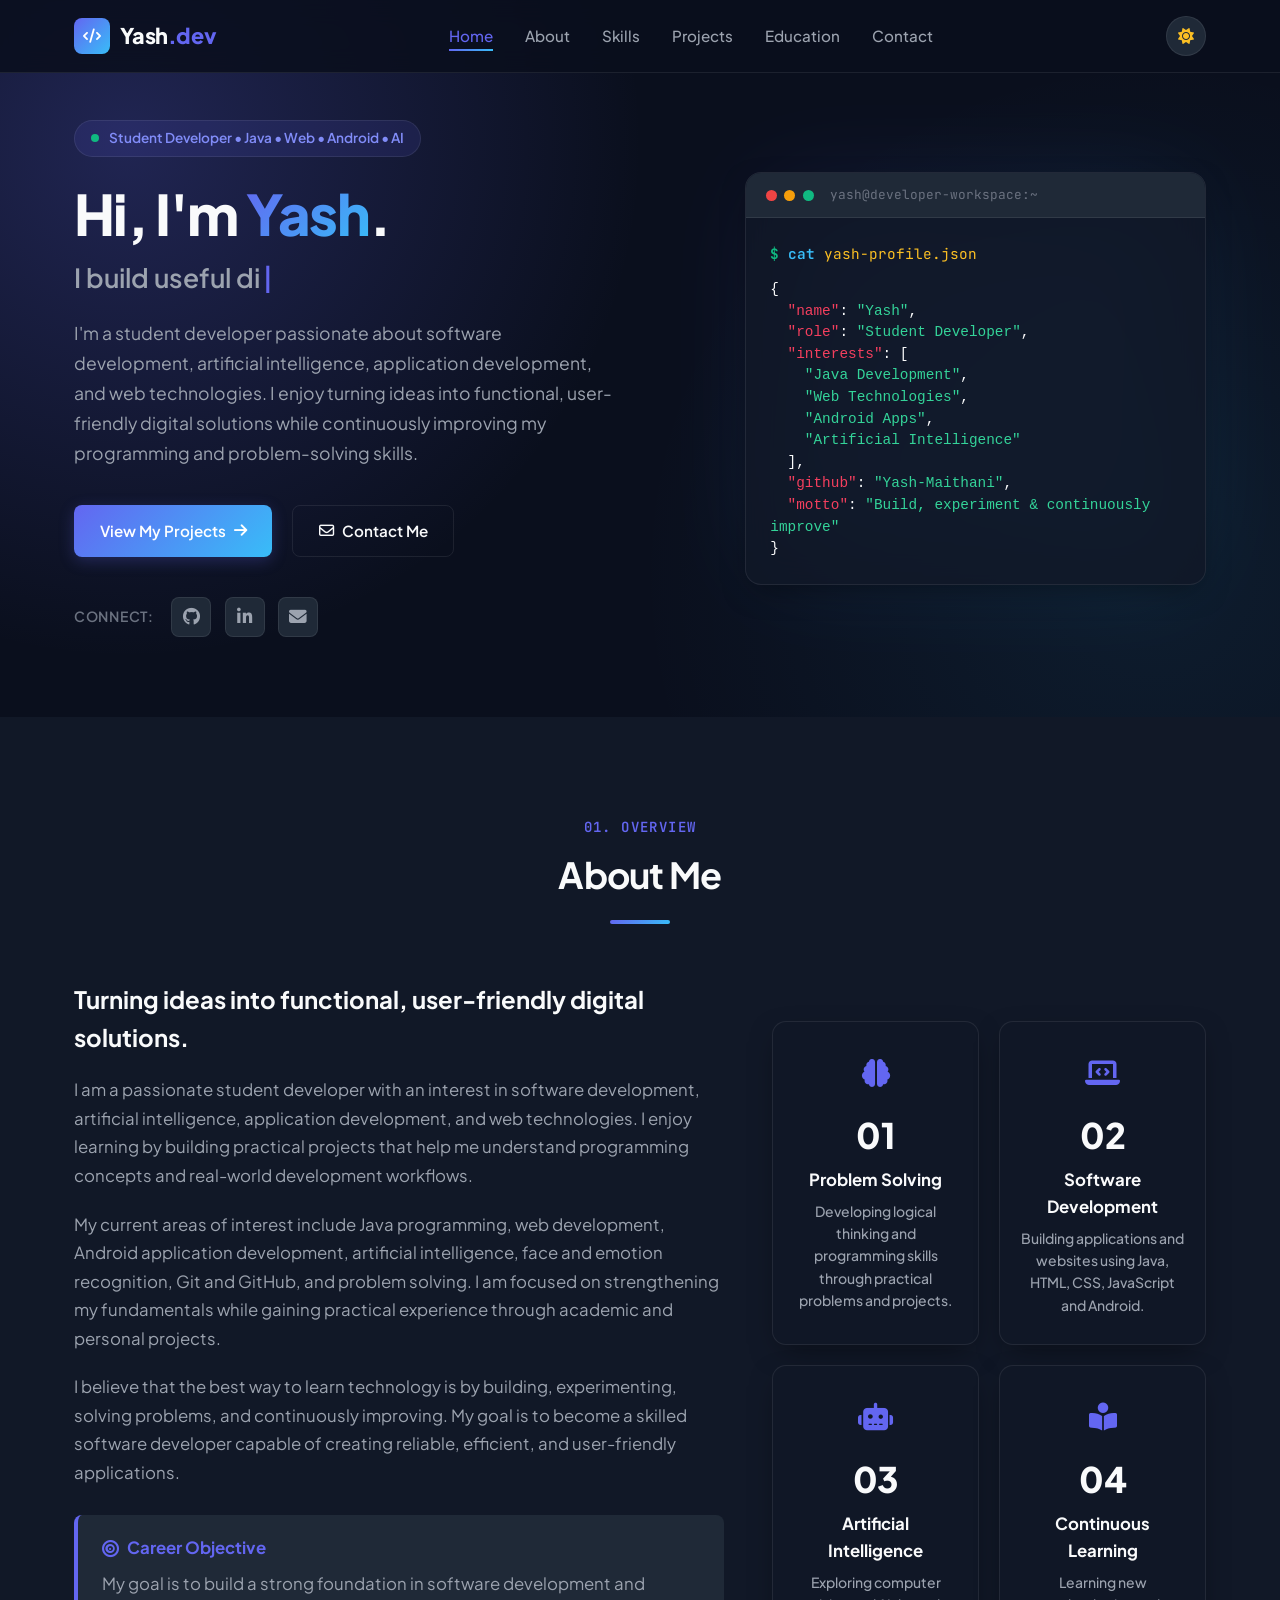
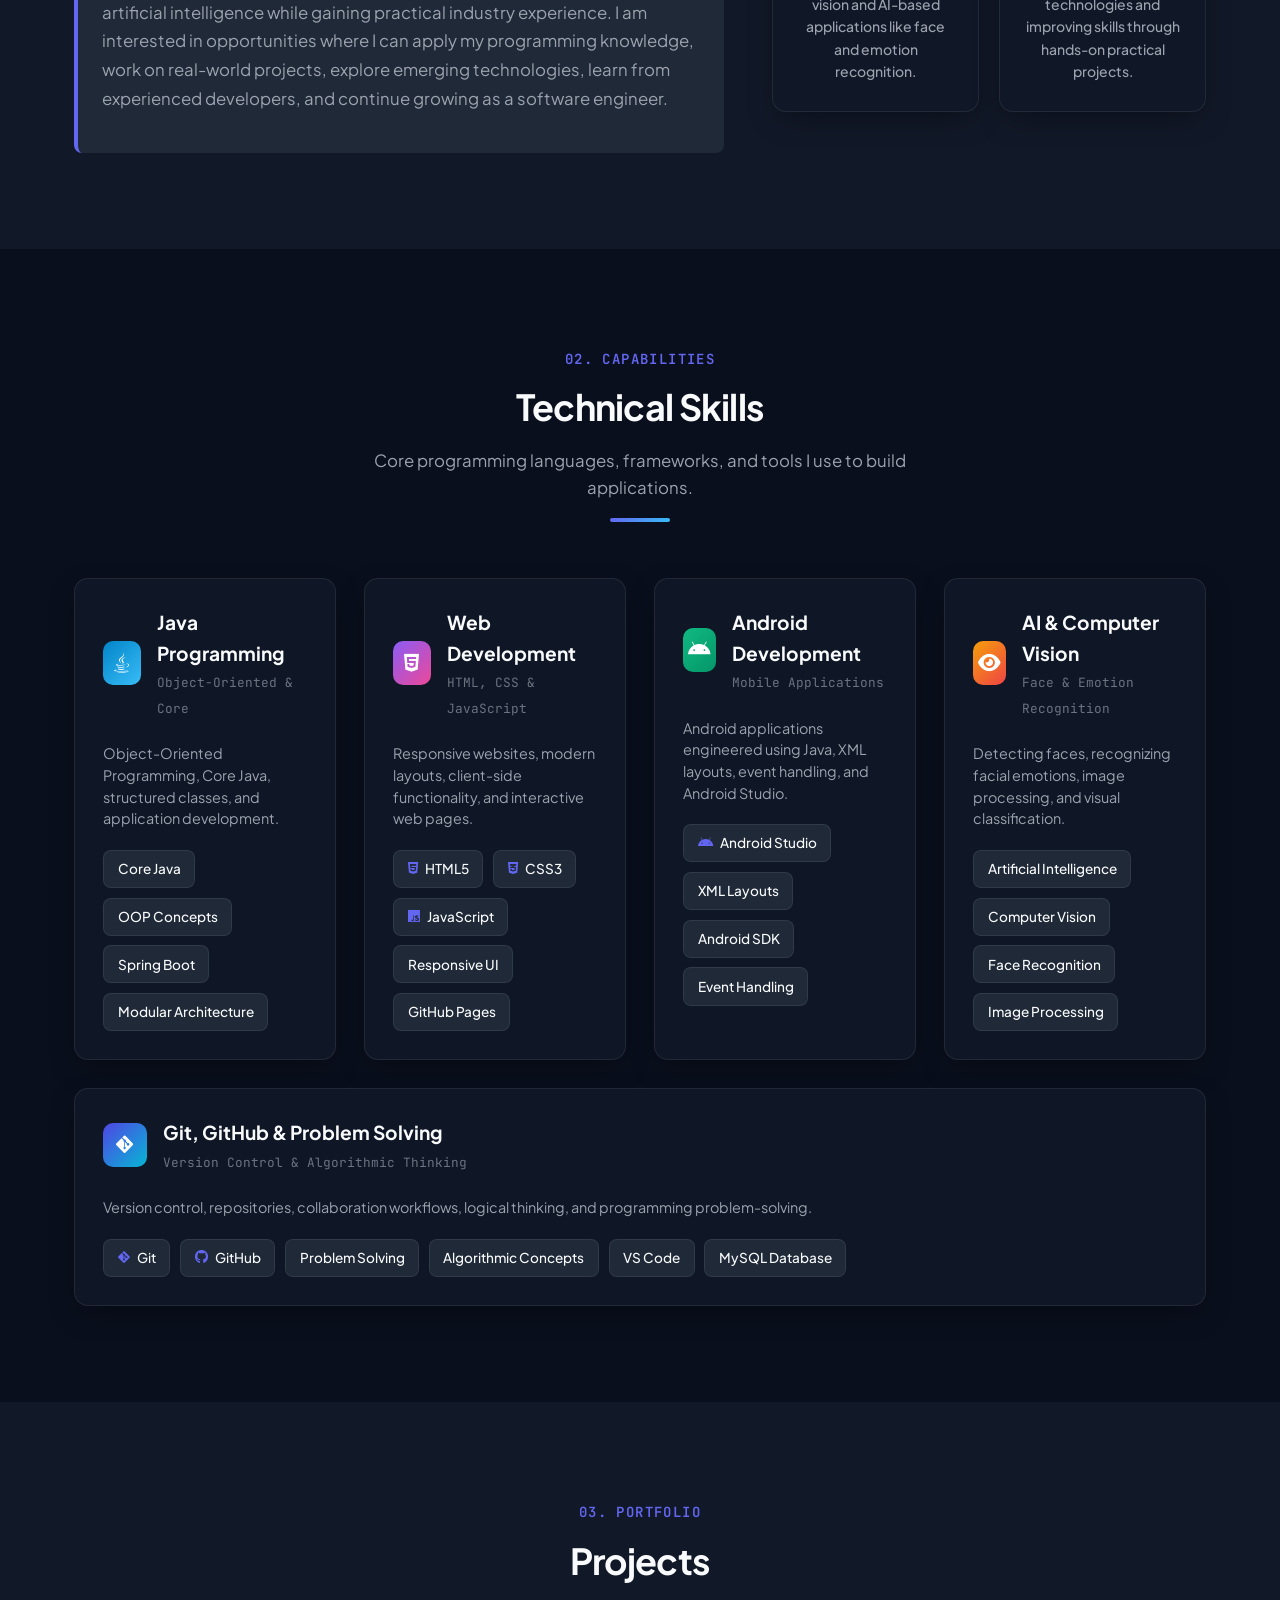
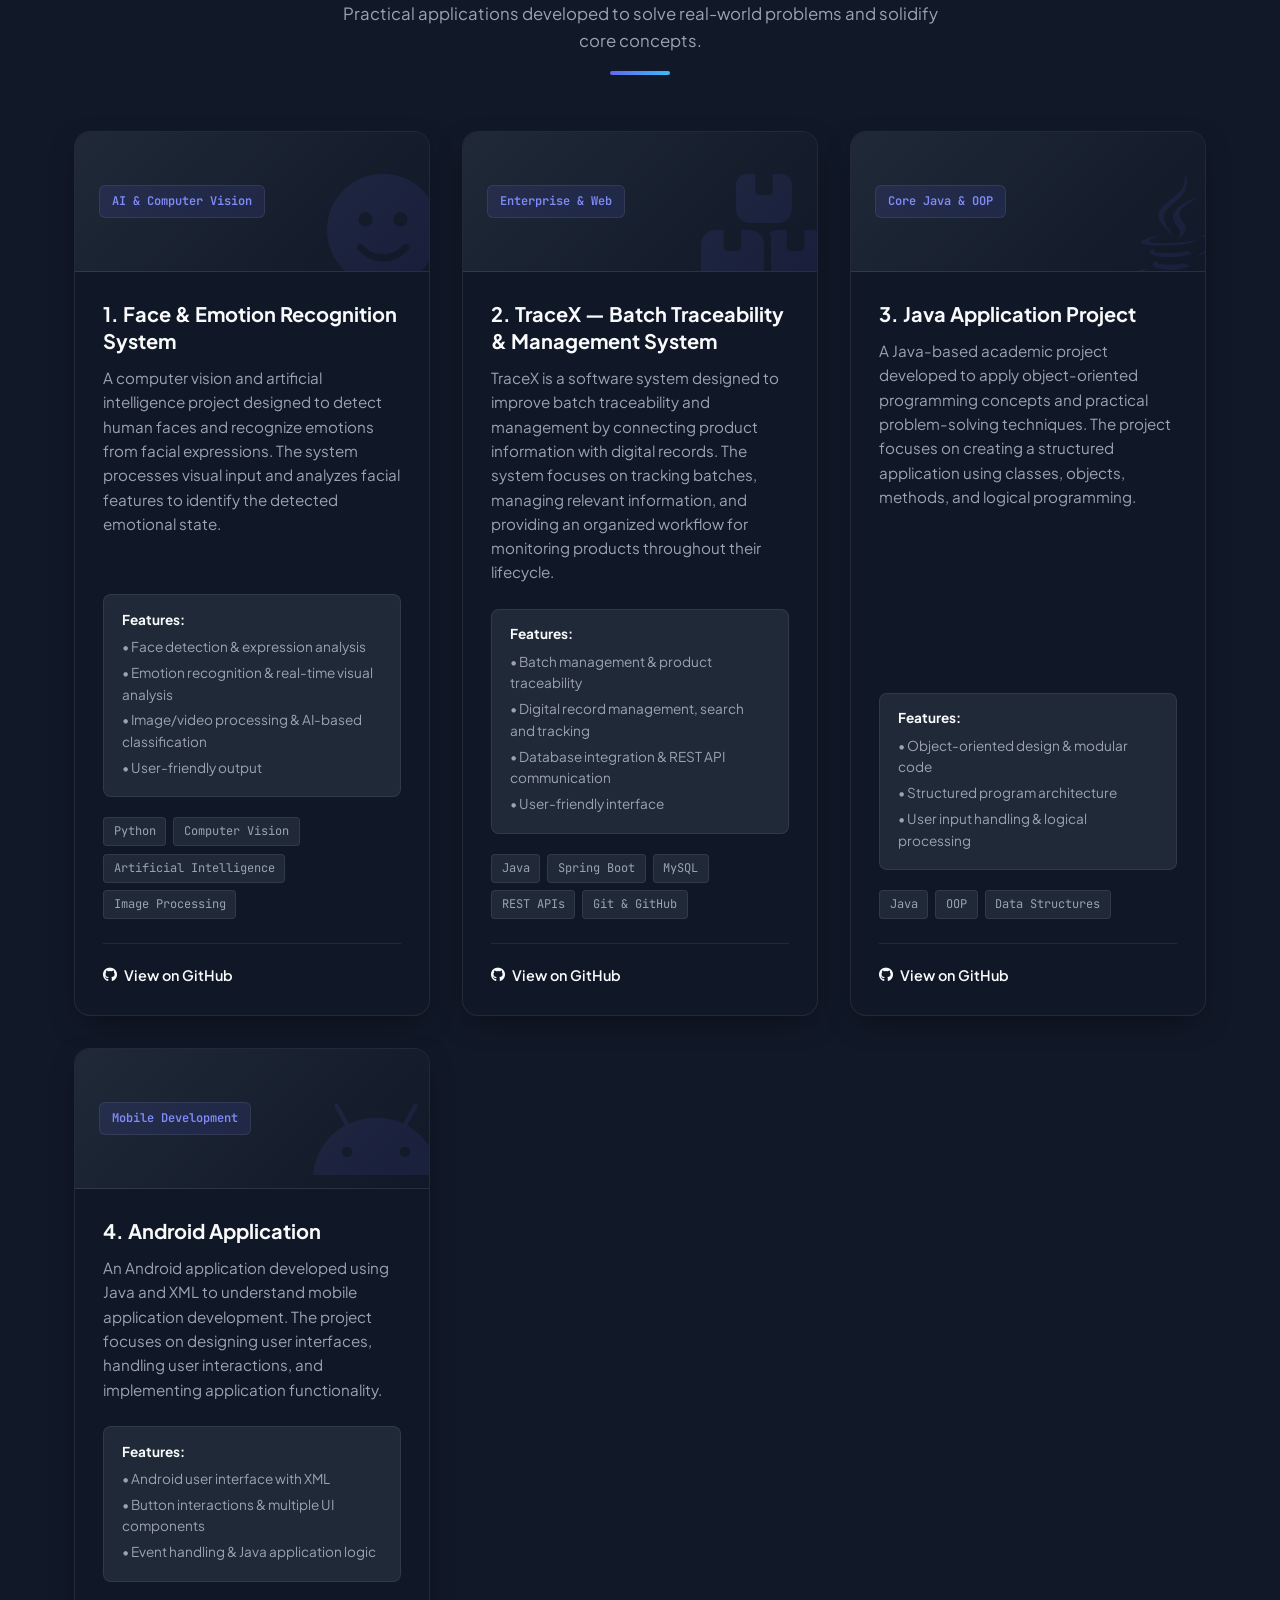
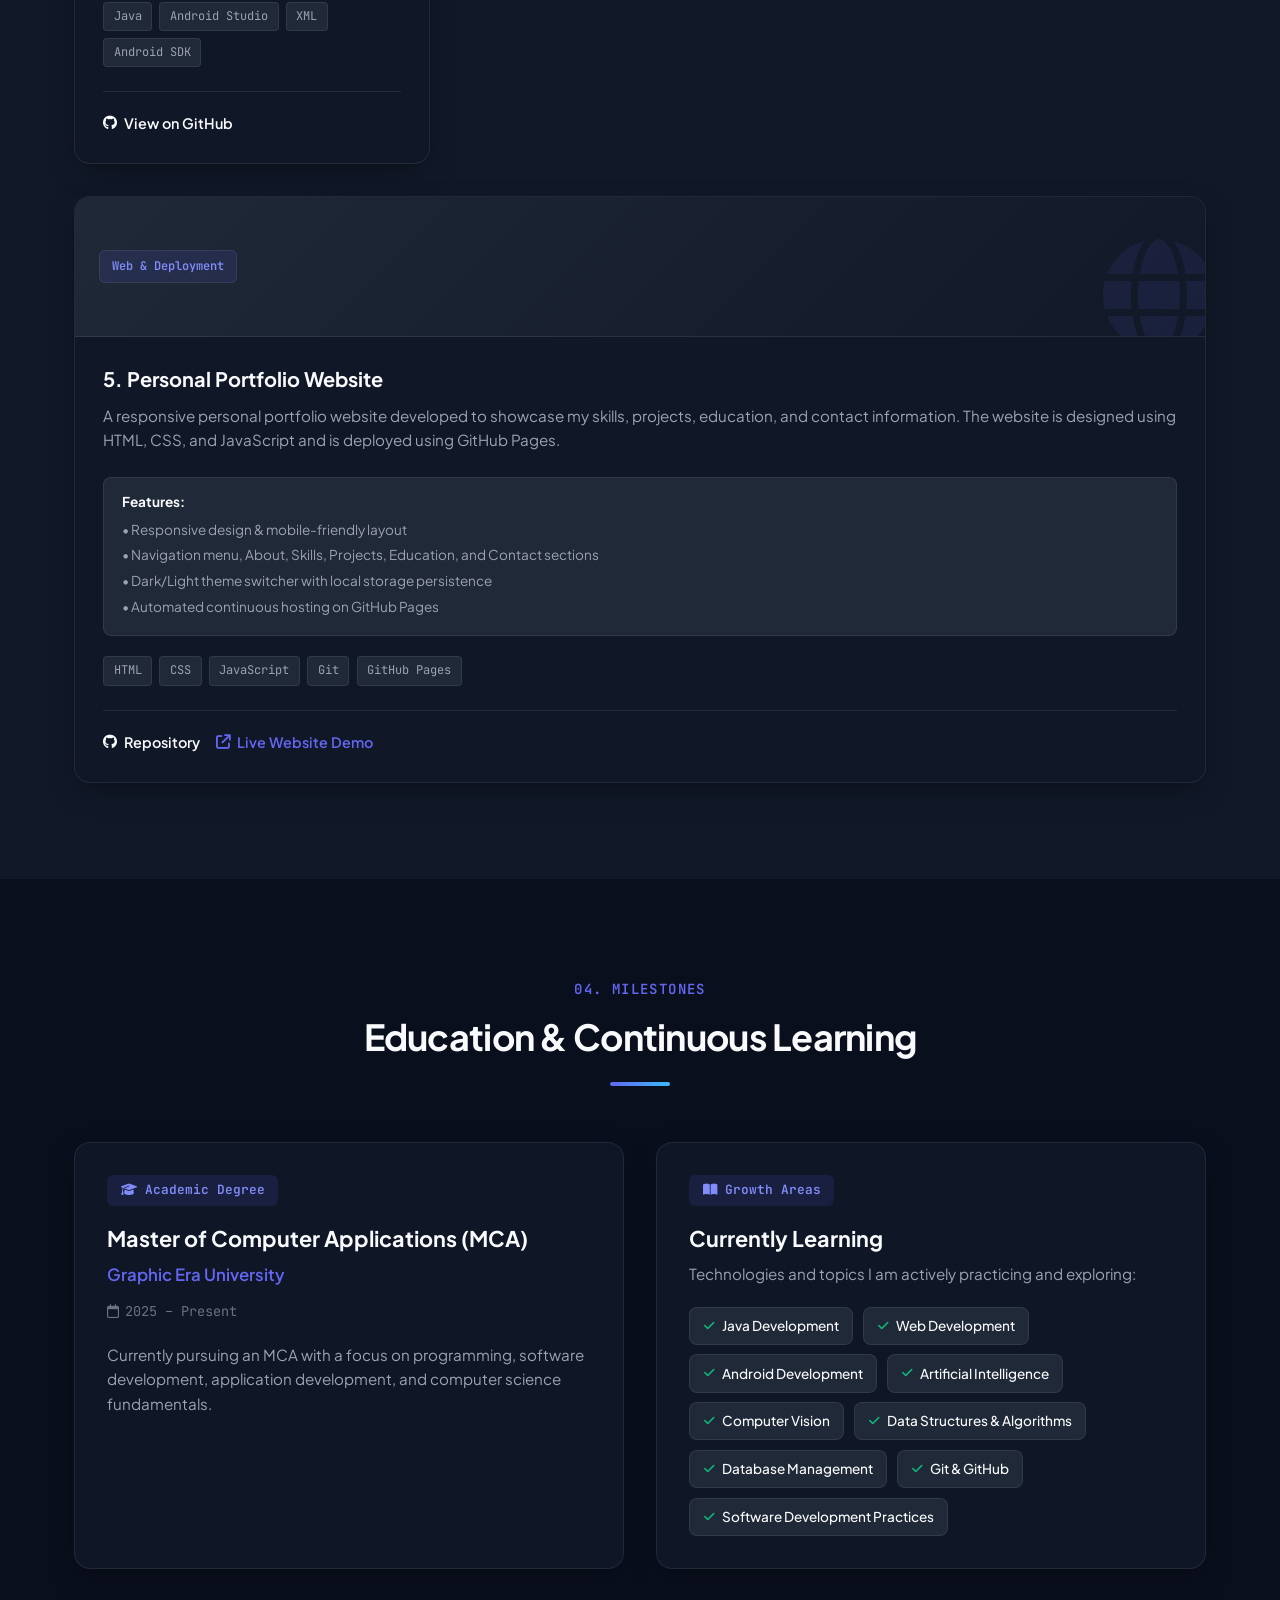
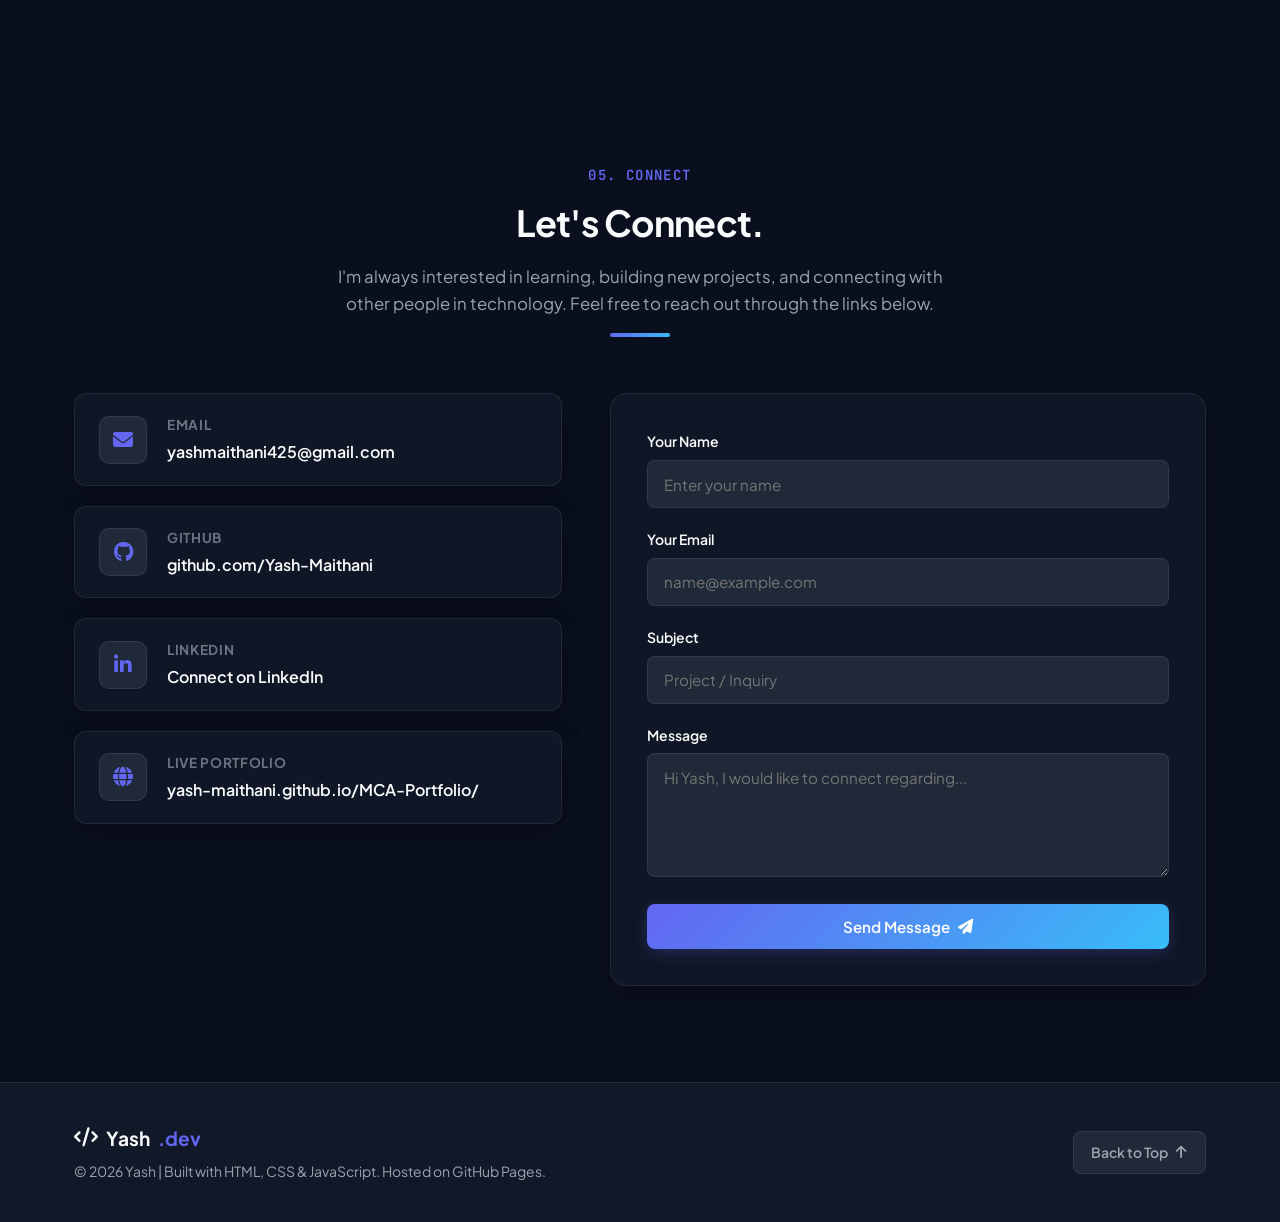
==== commit b15283f8: "Fix mobile layout and contact form, add README and favicon - Fix horizontal overflow on phones (hero" ====
--- a/index.html
+++ b/index.html
@@ -7,6 +7,7 @@
   <meta name="keywords" content="Yash, Developer Portfolio, Java, Android, Artificial Intelligence, Web Development, MCA, GitHub Pages">
   <meta name="author" content="Yash">
   <title>Yash | Developer Portfolio</title>
+  <link rel="icon" href="favicon.svg" type="image/svg+xml">
   
   <!-- Google Fonts & Font Awesome Icons -->
   <link rel="preconnect" href="https://fonts.googleapis.com">
@@ -87,8 +88,8 @@
           <div class="hero-socials">
             <span class="socials-label">Connect:</span>
             <a href="https://github.com/Yash-Maithani" target="_blank" rel="noopener noreferrer" aria-label="GitHub Profile" class="social-link"><i class="fa-brands fa-github"></i></a>
-            <a href="https://linkedin.com" target="_blank" rel="noopener noreferrer" aria-label="LinkedIn Profile" class="social-link"><i class="fa-brands fa-linkedin-in"></i></a>
-            <a href="mailto:contact@example.com" aria-label="Send Email" class="social-link"><i class="fa-solid fa-envelope"></i></a>
+            <a href="https://www.linkedin.com/in/yash-maithani-64b970260" target="_blank" rel="noopener noreferrer" aria-label="LinkedIn Profile" class="social-link"><i class="fa-brands fa-linkedin-in"></i></a>
+            <a href="mailto:yashmaithani425@gmail.com" aria-label="Send Email" class="social-link"><i class="fa-solid fa-envelope"></i></a>
           </div>
         </div>
 
@@ -329,7 +330,7 @@
                 <span>Image Processing</span>
               </div>
               <div class="project-links">
-                <a href="https://github.com/Yash-Maithani" target="_blank" rel="noopener noreferrer" class="btn-project-link">
+                <a href="https://github.com/Yash-Maithani/Face-Insight"target="_blank" rel="noopener noreferrer" class="btn-project-link">
                   <i class="fa-brands fa-github"></i> View on GitHub
                 </a>
               </div>
@@ -364,7 +365,7 @@
                 <span>Git & GitHub</span>
               </div>
               <div class="project-links">
-                <a href="https://github.com/Yash-Maithani" target="_blank" rel="noopener noreferrer" class="btn-project-link">
+                <a href="https://github.com/Yash-Maithani/TraceX-Smart-Product-Traceability-and-Inventory-Management-System-"target="_blank" rel="noopener noreferrer" class="btn-project-link">
                   <i class="fa-brands fa-github"></i> View on GitHub
                 </a>
               </div>
@@ -396,7 +397,7 @@
                 <span>Data Structures</span>
               </div>
               <div class="project-links">
-                <a href="https://github.com/Yash-Maithani" target="_blank" rel="noopener noreferrer" class="btn-project-link">
+                <a href="https://github.com/Yash-Maithani/JAVA-PROGRAMS"target="_blank" rel="noopener noreferrer" class="btn-project-link">
                   <i class="fa-brands fa-github"></i> View on GitHub
                 </a>
               </div>
@@ -464,10 +465,10 @@
                 <span>GitHub Pages</span>
               </div>
               <div class="project-links">
-                <a href="https://github.com/Yash-Maithani/portfolio" target="_blank" rel="noopener noreferrer" class="btn-project-link">
+                <a href="https://github.com/Yash-Maithani/MCA-Portfolio" target="_blank" rel="noopener noreferrer" class="btn-project-link">
                   <i class="fa-brands fa-github"></i> Repository
                 </a>
-                <a href="https://Yash-Maithani.github.io/portfolio/" target="_blank" rel="noopener noreferrer" class="btn-project-link" style="color: var(--accent-primary);">
+                <a href="https://yash-maithani.github.io/MCA-Portfolio/" target="_blank" rel="noopener noreferrer" class="btn-project-link" style="color: var(--accent-primary);">
                   <i class="fa-solid fa-arrow-up-right-from-square"></i> Live Website Demo
                 </a>
               </div>
@@ -491,8 +492,8 @@
           <div class="education-card">
             <div class="education-badge"><i class="fa-solid fa-graduation-cap"></i> Academic Degree</div>
             <h3 class="degree-title">Master of Computer Applications (MCA)</h3>
-            <h4 class="college-name">[Your College / University Name]</h4>
-            <span class="edu-duration"><i class="fa-regular fa-calendar"></i> [Start Year] – Present</span>
+            <h4 class="college-name">Graphic Era University</h4>
+            <span class="edu-duration"><i class="fa-regular fa-calendar"></i> 2025 – Present</span>
             <p class="edu-desc">
               Currently pursuing an MCA with a focus on programming, software development, application development, and computer science fundamentals.
             </p>
@@ -537,7 +538,7 @@
               <div class="contact-icon"><i class="fa-solid fa-envelope"></i></div>
               <div class="contact-details">
                 <h4>Email</h4>
-                <a href="mailto:contact@example.com">yash.maithani@example.com</a>
+                <a href="mailto:yashmaithani425@gmail.com">yashmaithani425@gmail.com</a>
               </div>
             </div>
 
@@ -553,7 +554,7 @@
               <div class="contact-icon"><i class="fa-brands fa-linkedin-in"></i></div>
               <div class="contact-details">
                 <h4>LinkedIn</h4>
-                <a href="https://linkedin.com" target="_blank" rel="noopener noreferrer">Connect on LinkedIn</a>
+                <a href="https://www.linkedin.com/in/yash-maithani-64b970260" target="_blank" rel="noopener noreferrer">Connect on LinkedIn</a>
               </div>
             </div>
 
@@ -561,12 +562,13 @@
               <div class="contact-icon"><i class="fa-solid fa-globe"></i></div>
               <div class="contact-details">
                 <h4>Live Portfolio</h4>
-                <a href="https://Yash-Maithani.github.io/portfolio/" target="_blank" rel="noopener noreferrer">Yash-Maithani.github.io/portfolio/</a>
-              </div>
-            </div>
-          </div>
-
-          <form class="contact-form" id="contactForm">
+                <a href="https://yash-maithani.github.io/MCA-Portfolio/" target="_blank" rel="noopener noreferrer">yash-maithani.github.io/MCA-Portfolio/</a>
+              </div>
+            </div>
+          </div>
+
+          <!-- data-endpoint: paste a Formspree form URL (https://formspree.io/f/xxxx) to send directly; leave empty to open the visitor's email app -->
+          <form class="contact-form" id="contactForm" data-endpoint="" data-email="yashmaithani425@gmail.com">
             <div class="form-group">
               <label for="name">Your Name</label>
               <input type="text" id="name" name="name" placeholder="Enter your name" required>
@@ -587,7 +589,7 @@
               <span>Send Message</span>
               <i class="fa-solid fa-paper-plane"></i>
             </button>
-            <div class="form-alert" id="formAlert"></div>
+            <div class="form-alert" id="formAlert" role="status" aria-live="polite"></div>
           </form>
         </div>
       </div>
--- a/style.css
+++ b/style.css
@@ -99,8 +99,18 @@
 
 button, input, textarea {
   font-family: inherit;
+  border: none;
+}
+
+/* Visible focus ring for keyboard navigation */
+:focus {
   outline: none;
-  border: none;
+}
+
+:focus-visible {
+  outline: 2px solid var(--accent-primary);
+  outline-offset: 3px;
+  border-radius: 4px;
 }
 
 /* ---------------- Layout Container ---------------- */
@@ -370,6 +380,11 @@
   gap: 3rem;
 }
 
+/* Let grid children shrink below their content width (prevents mobile overflow) */
+.hero-container > * {
+  min-width: 0;
+}
+
 .badge-status {
   display: inline-flex;
   align-items: center;
@@ -573,6 +588,8 @@
 .json-code {
   color: var(--text-primary);
   line-height: 1.5;
+  white-space: pre-wrap;
+  overflow-wrap: anywhere;
 }
 
 .json-key {
@@ -840,7 +857,7 @@
 /* ---------------- Skills Section ---------------- */
 .skills-grid {
   display: grid;
-  grid-template-columns: repeat(auto-fit, minmax(260px, 1fr));
+  grid-template-columns: repeat(auto-fit, minmax(min(260px, 100%), 1fr));
   gap: 1.75rem;
 }
 
@@ -929,7 +946,7 @@
 
 .projects-grid {
   display: grid;
-  grid-template-columns: repeat(auto-fit, minmax(320px, 1fr));
+  grid-template-columns: repeat(auto-fit, minmax(min(320px, 100%), 1fr));
   gap: 2rem;
 }
 
@@ -1119,6 +1136,11 @@
   align-items: flex-start;
 }
 
+.contact-wrapper > *,
+.contact-details {
+  min-width: 0;
+}
+
 .contact-info {
   display: flex;
   flex-direction: column;
@@ -1168,6 +1190,7 @@
   font-size: 1rem;
   font-weight: 600;
   color: var(--text-primary);
+  overflow-wrap: anywhere;
 }
 
 .contact-details a:hover {
@@ -1208,6 +1231,11 @@
 
 .form-group input:focus, .form-group textarea:focus {
   border-color: var(--accent-primary);
+  box-shadow: 0 0 0 3px var(--accent-glow);
+}
+
+.form-group input:focus-visible, .form-group textarea:focus-visible {
+  outline: none;
 }
 
 .form-alert {
@@ -1223,6 +1251,20 @@
   background: rgba(16, 185, 129, 0.15);
   color: #10b981;
   border: 1px solid rgba(16, 185, 129, 0.3);
+}
+
+.form-alert.error {
+  display: block;
+  background: rgba(239, 68, 68, 0.12);
+  color: #ef4444;
+  border: 1px solid rgba(239, 68, 68, 0.3);
+}
+
+.form-alert.info {
+  display: block;
+  background: var(--badge-bg);
+  color: var(--badge-text);
+  border: 1px solid var(--border-color);
 }
 
 /* ---------------- Footer ---------------- */
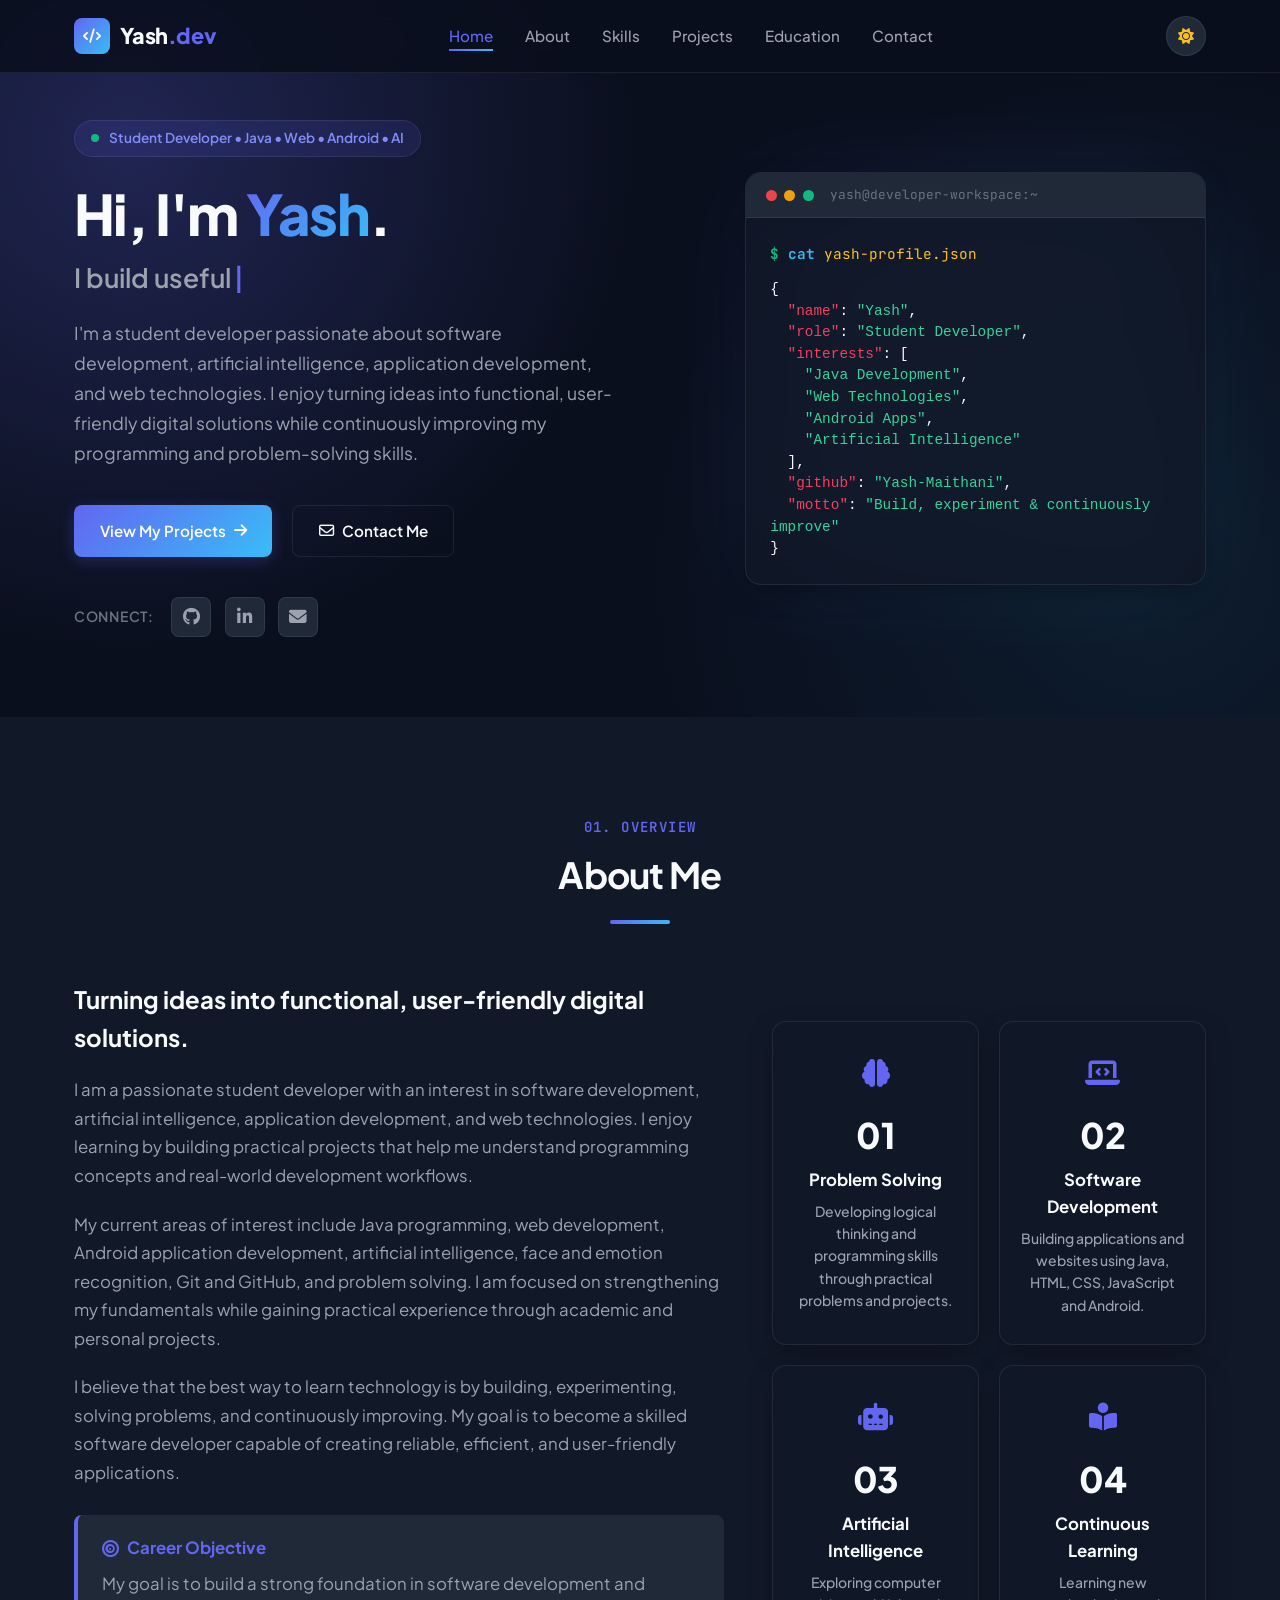
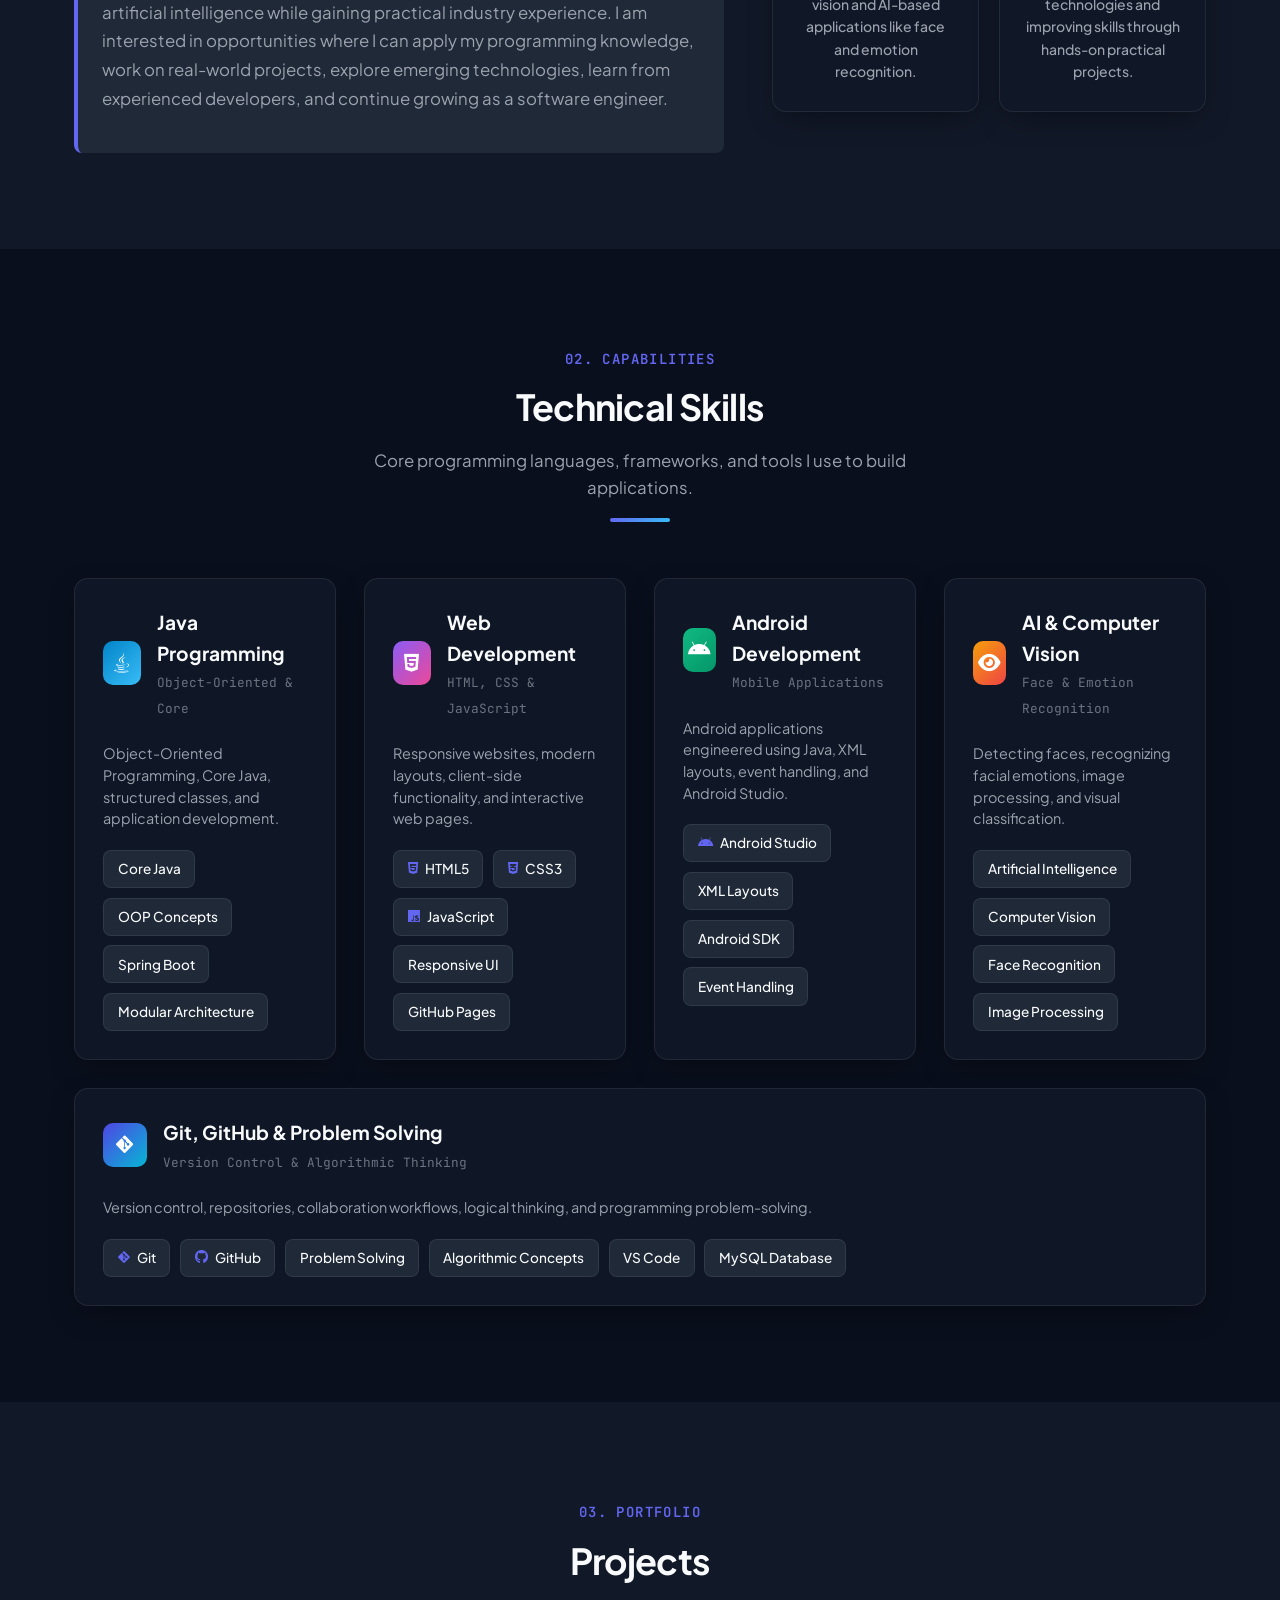
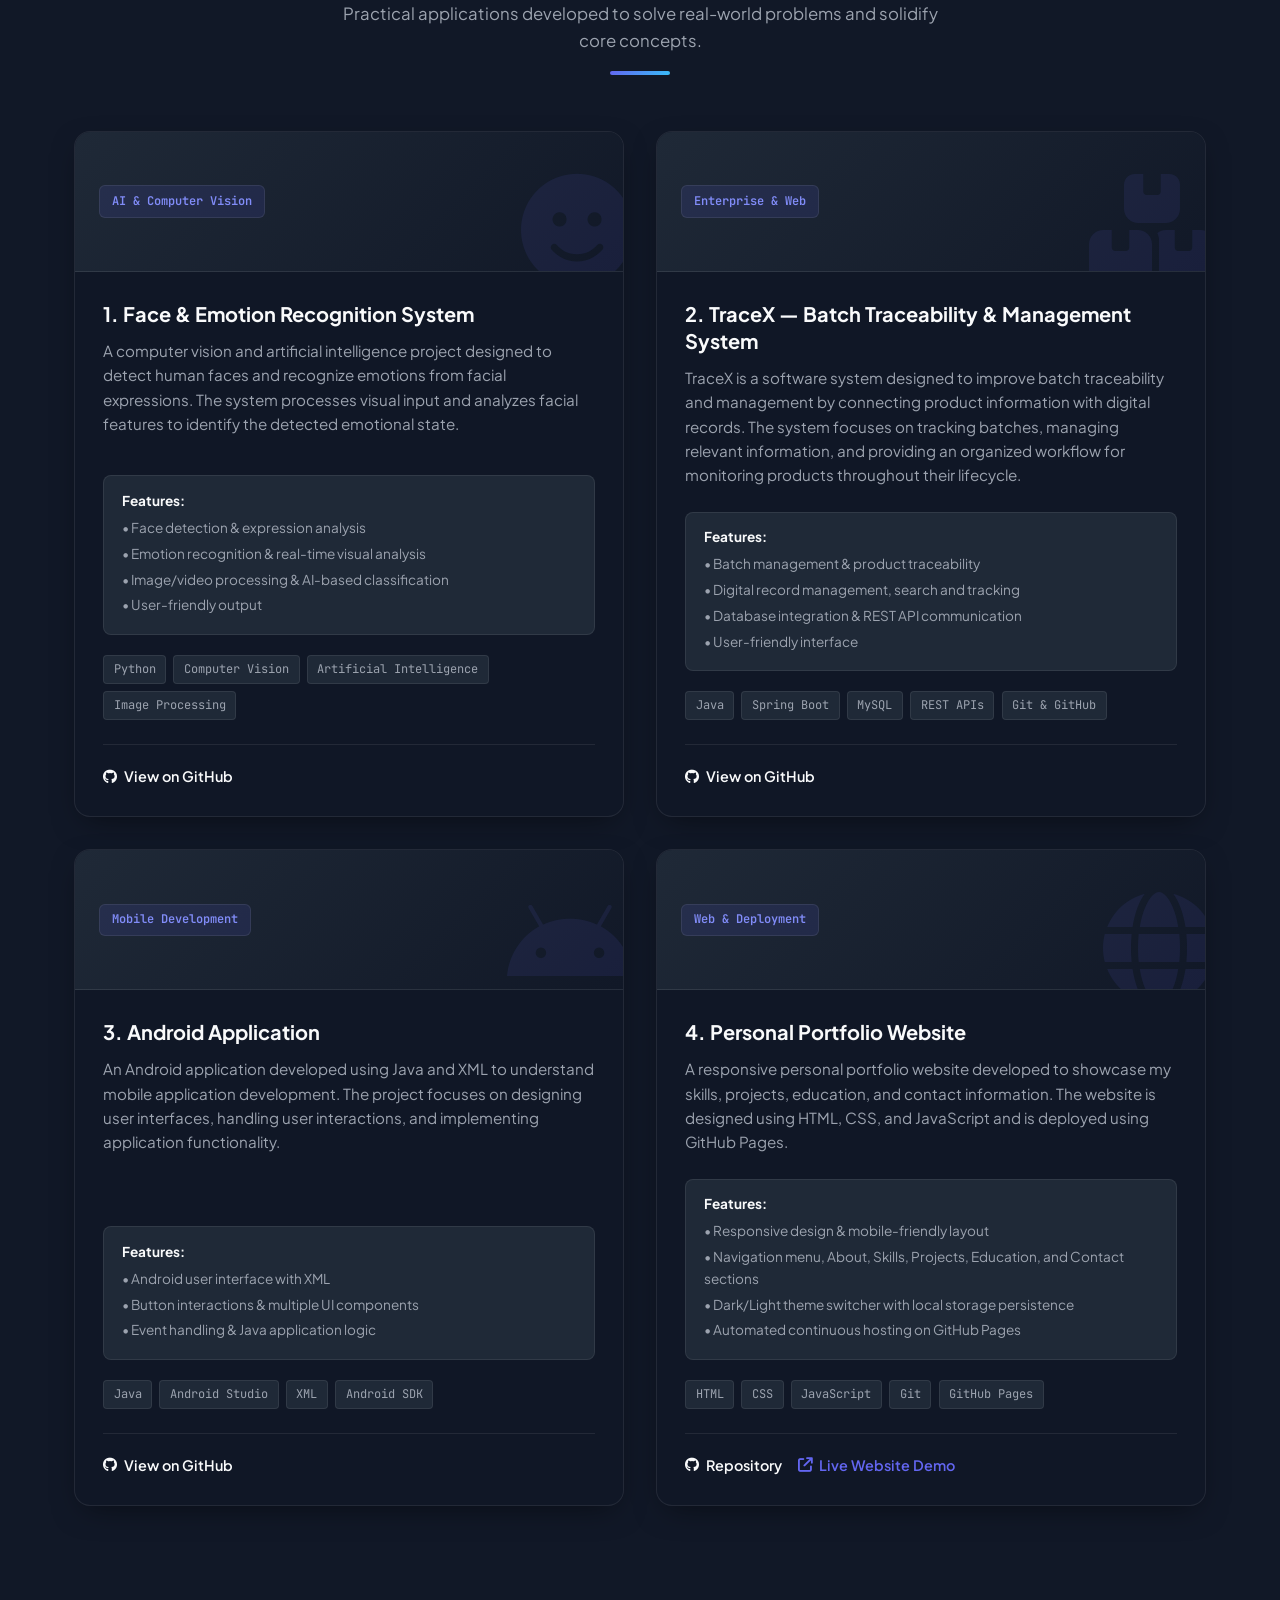
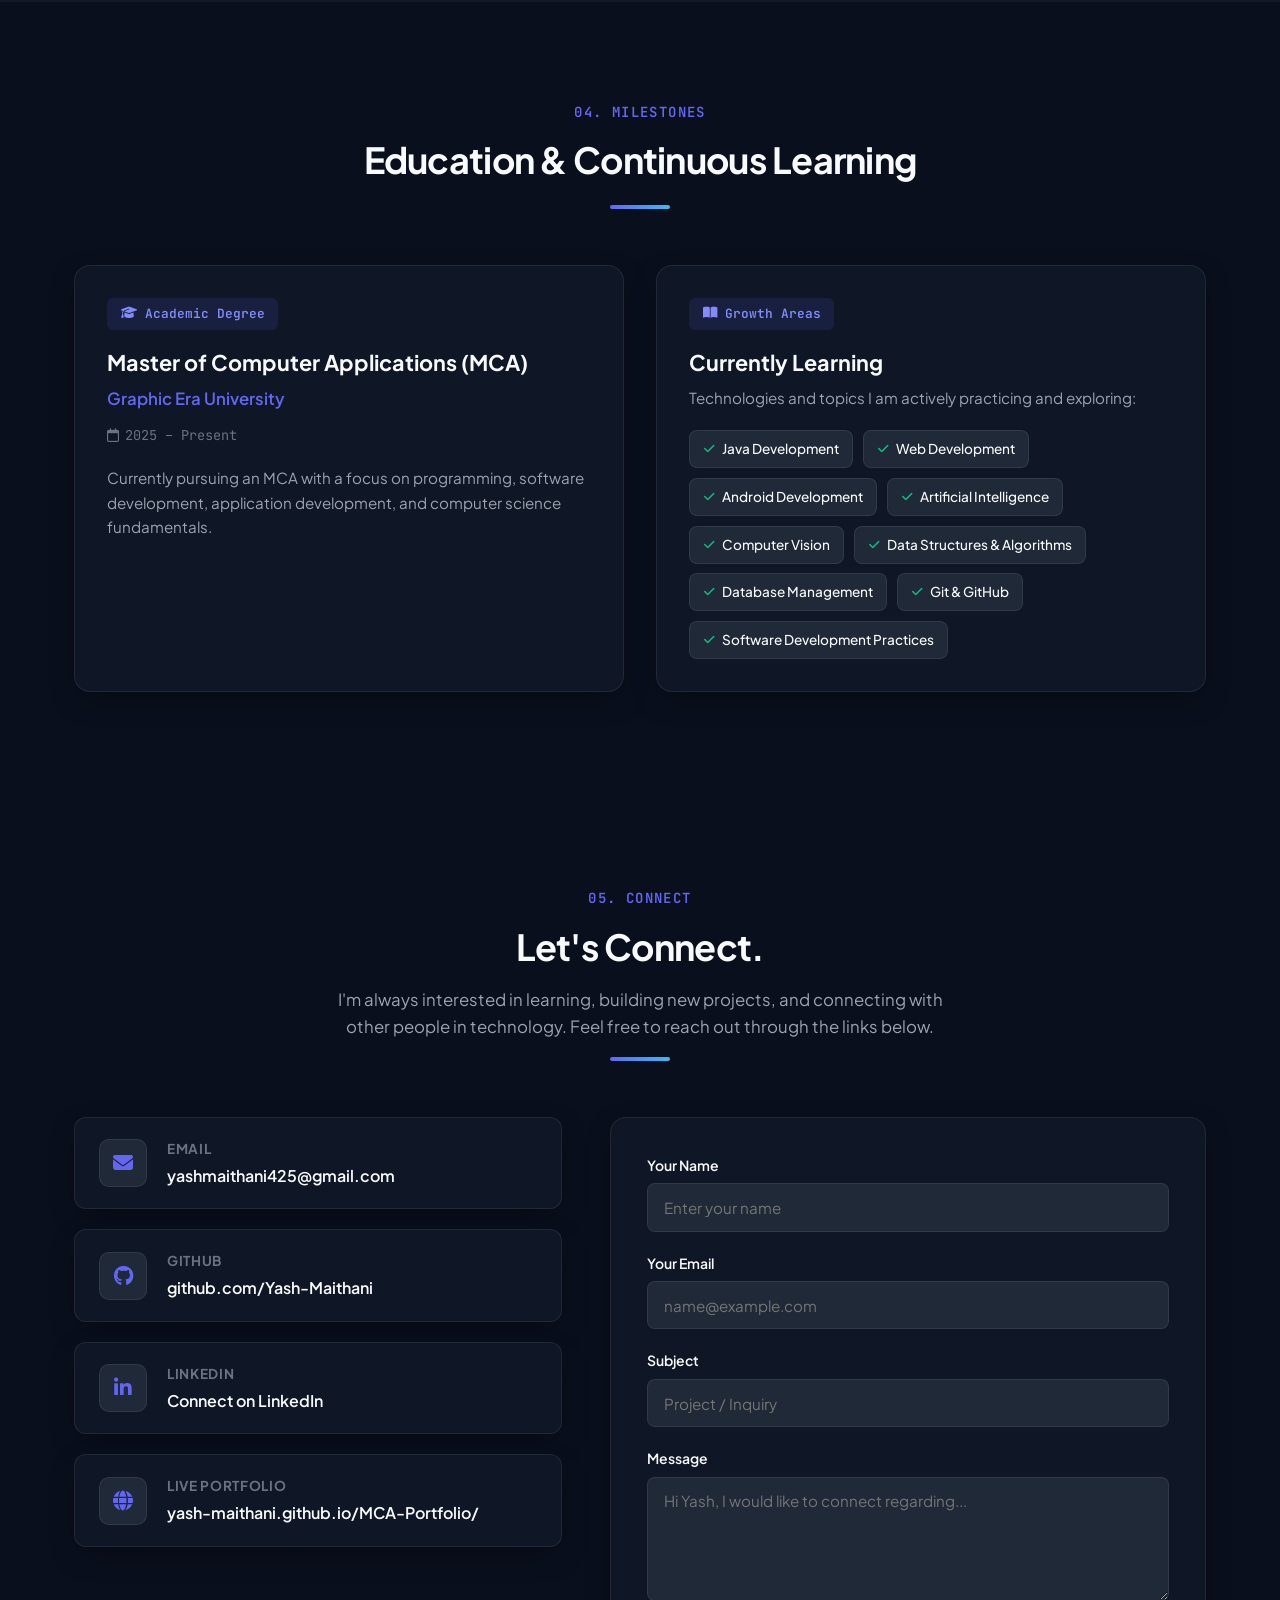
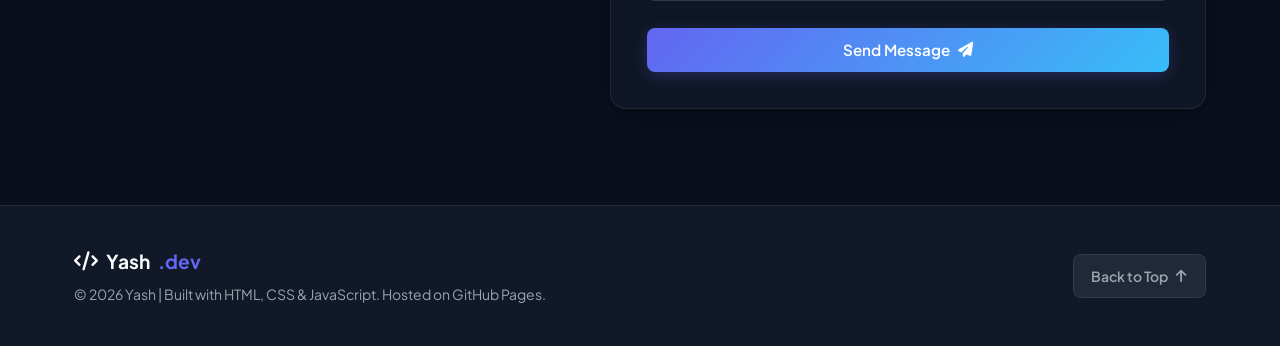
==== commit 9fdd7e92: "Remove Java study programs from projects The JAVA-PROGRAMS repo was study practice, not a portfolio " ====
--- a/index.html
+++ b/index.html
@@ -330,7 +330,7 @@
                 <span>Image Processing</span>
               </div>
               <div class="project-links">
-                <a href="https://github.com/Yash-Maithani/Face-Insight"target="_blank" rel="noopener noreferrer" class="btn-project-link">
+                <a href="https://github.com/Yash-Maithani/Face-Insight" target="_blank" rel="noopener noreferrer" class="btn-project-link">
                   <i class="fa-brands fa-github"></i> View on GitHub
                 </a>
               </div>
@@ -365,53 +365,21 @@
                 <span>Git & GitHub</span>
               </div>
               <div class="project-links">
-                <a href="https://github.com/Yash-Maithani/TraceX-Smart-Product-Traceability-and-Inventory-Management-System-"target="_blank" rel="noopener noreferrer" class="btn-project-link">
+                <a href="https://github.com/Yash-Maithani/TraceX-Smart-Product-Traceability-and-Inventory-Management-System-" target="_blank" rel="noopener noreferrer" class="btn-project-link">
                   <i class="fa-brands fa-github"></i> View on GitHub
                 </a>
               </div>
             </div>
           </article>
 
-          <!-- Project 3: Java Application Project -->
-          <article class="project-card">
-            <div class="project-banner">
-              <div class="project-badge">Core Java & OOP</div>
-              <i class="fa-brands fa-java project-icon-bg"></i>
-            </div>
-            <div class="project-content">
-              <h3 class="project-title">3. Java Application Project</h3>
-              <p class="project-description">
-                A Java-based academic project developed to apply object-oriented programming concepts and practical problem-solving techniques. The project focuses on creating a structured application using classes, objects, methods, and logical programming.
-              </p>
-              <div class="project-features-list">
-                <strong>Features:</strong>
-                <ul>
-                  <li>• Object-oriented design & modular code</li>
-                  <li>• Structured program architecture</li>
-                  <li>• User input handling & logical processing</li>
-                </ul>
-              </div>
-              <div class="project-tech-stack">
-                <span>Java</span>
-                <span>OOP</span>
-                <span>Data Structures</span>
-              </div>
-              <div class="project-links">
-                <a href="https://github.com/Yash-Maithani/JAVA-PROGRAMS"target="_blank" rel="noopener noreferrer" class="btn-project-link">
-                  <i class="fa-brands fa-github"></i> View on GitHub
-                </a>
-              </div>
-            </div>
-          </article>
-
-          <!-- Project 4: Android Application -->
+          <!-- Project 3: Android Application -->
           <article class="project-card">
             <div class="project-banner">
               <div class="project-badge">Mobile Development</div>
               <i class="fa-brands fa-android project-icon-bg"></i>
             </div>
             <div class="project-content">
-              <h3 class="project-title">4. Android Application</h3>
+              <h3 class="project-title">3. Android Application</h3>
               <p class="project-description">
                 An Android application developed using Java and XML to understand mobile application development. The project focuses on designing user interfaces, handling user interactions, and implementing application functionality.
               </p>
@@ -437,14 +405,14 @@
             </div>
           </article>
 
-          <!-- Project 5: Personal Portfolio Website -->
-          <article class="project-card" style="grid-column: 1 / -1;">
+          <!-- Project 4: Personal Portfolio Website -->
+          <article class="project-card">
             <div class="project-banner">
               <div class="project-badge">Web & Deployment</div>
               <i class="fa-solid fa-globe project-icon-bg"></i>
             </div>
             <div class="project-content">
-              <h3 class="project-title">5. Personal Portfolio Website</h3>
+              <h3 class="project-title">4. Personal Portfolio Website</h3>
               <p class="project-description">
                 A responsive personal portfolio website developed to showcase my skills, projects, education, and contact information. The website is designed using HTML, CSS, and JavaScript and is deployed using GitHub Pages.
               </p>
--- a/style.css
+++ b/style.css
@@ -946,7 +946,7 @@
 
 .projects-grid {
   display: grid;
-  grid-template-columns: repeat(auto-fit, minmax(min(320px, 100%), 1fr));
+  grid-template-columns: repeat(2, minmax(0, 1fr));
   gap: 2rem;
 }
 
@@ -1408,7 +1408,8 @@
     font-size: 1.85rem;
   }
 
-  .about-stats-grid {
+  .about-stats-grid,
+  .projects-grid {
     grid-template-columns: 1fr;
   }
 
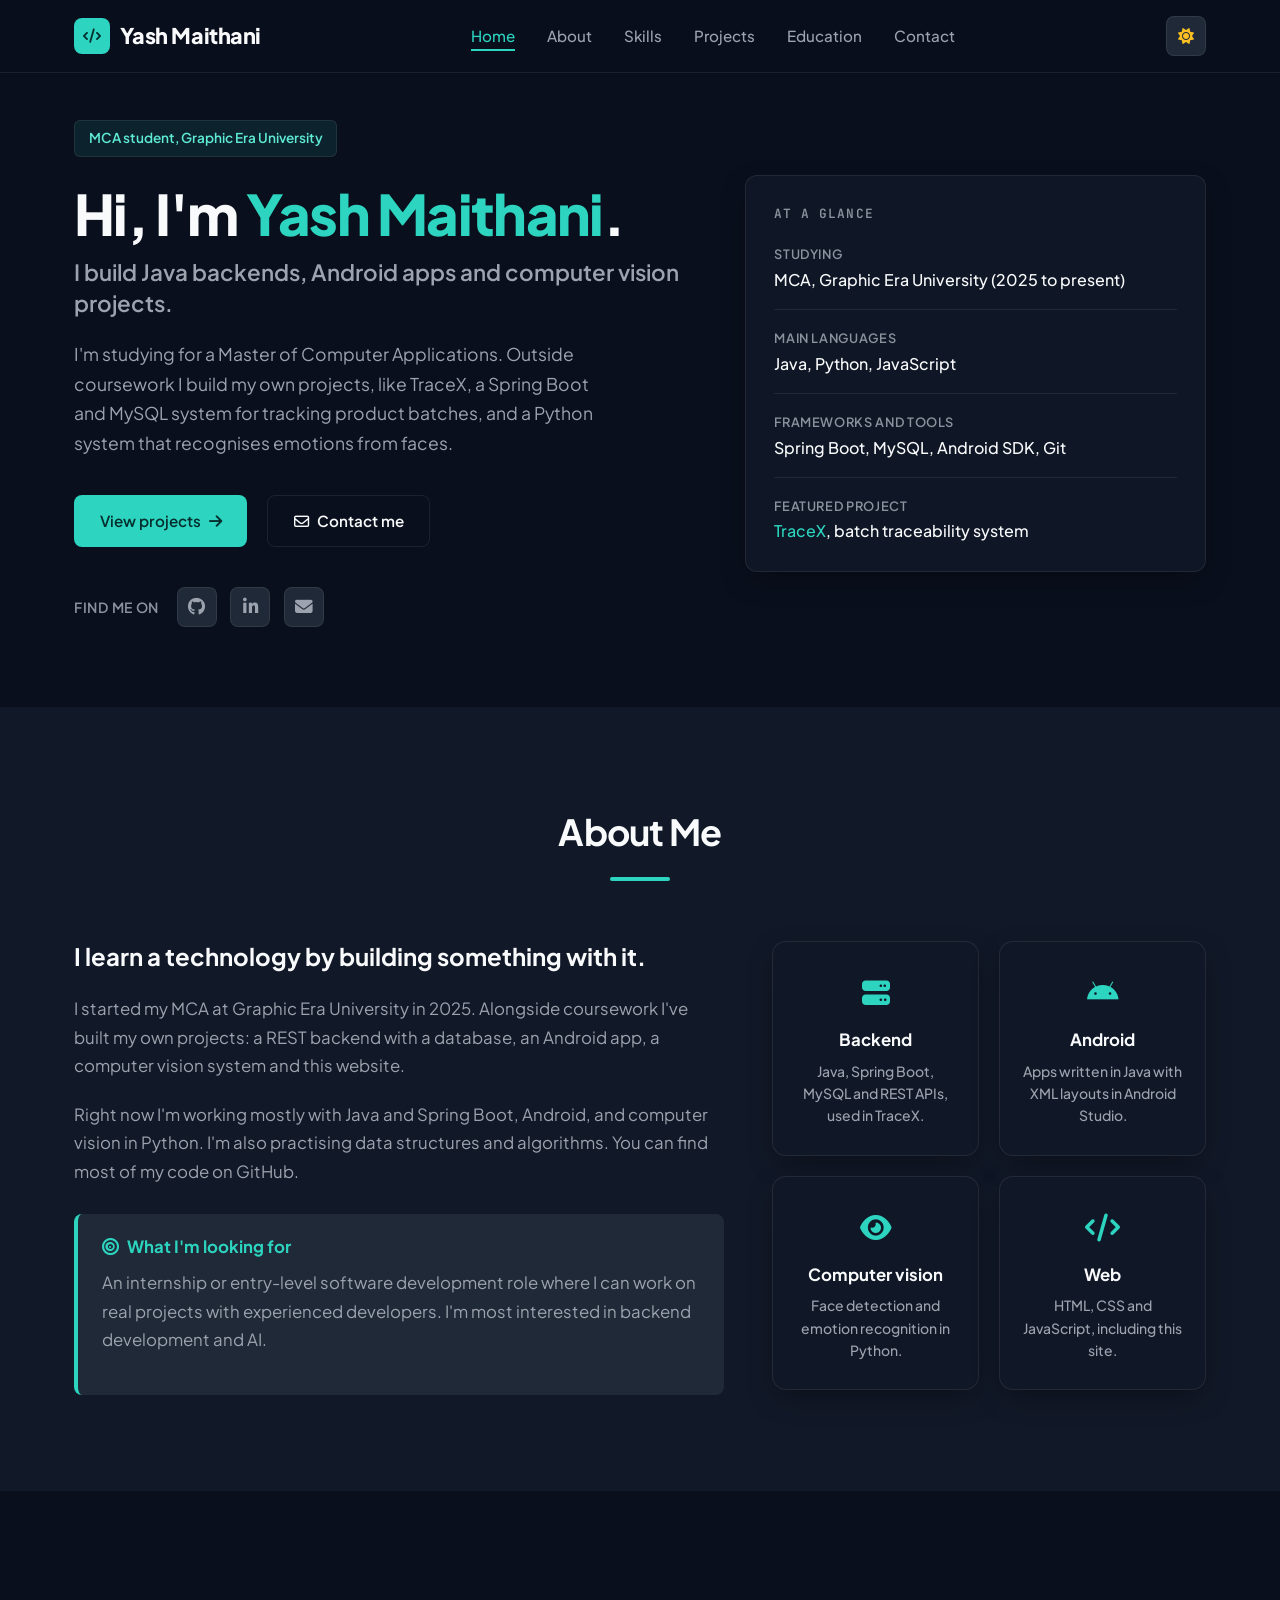
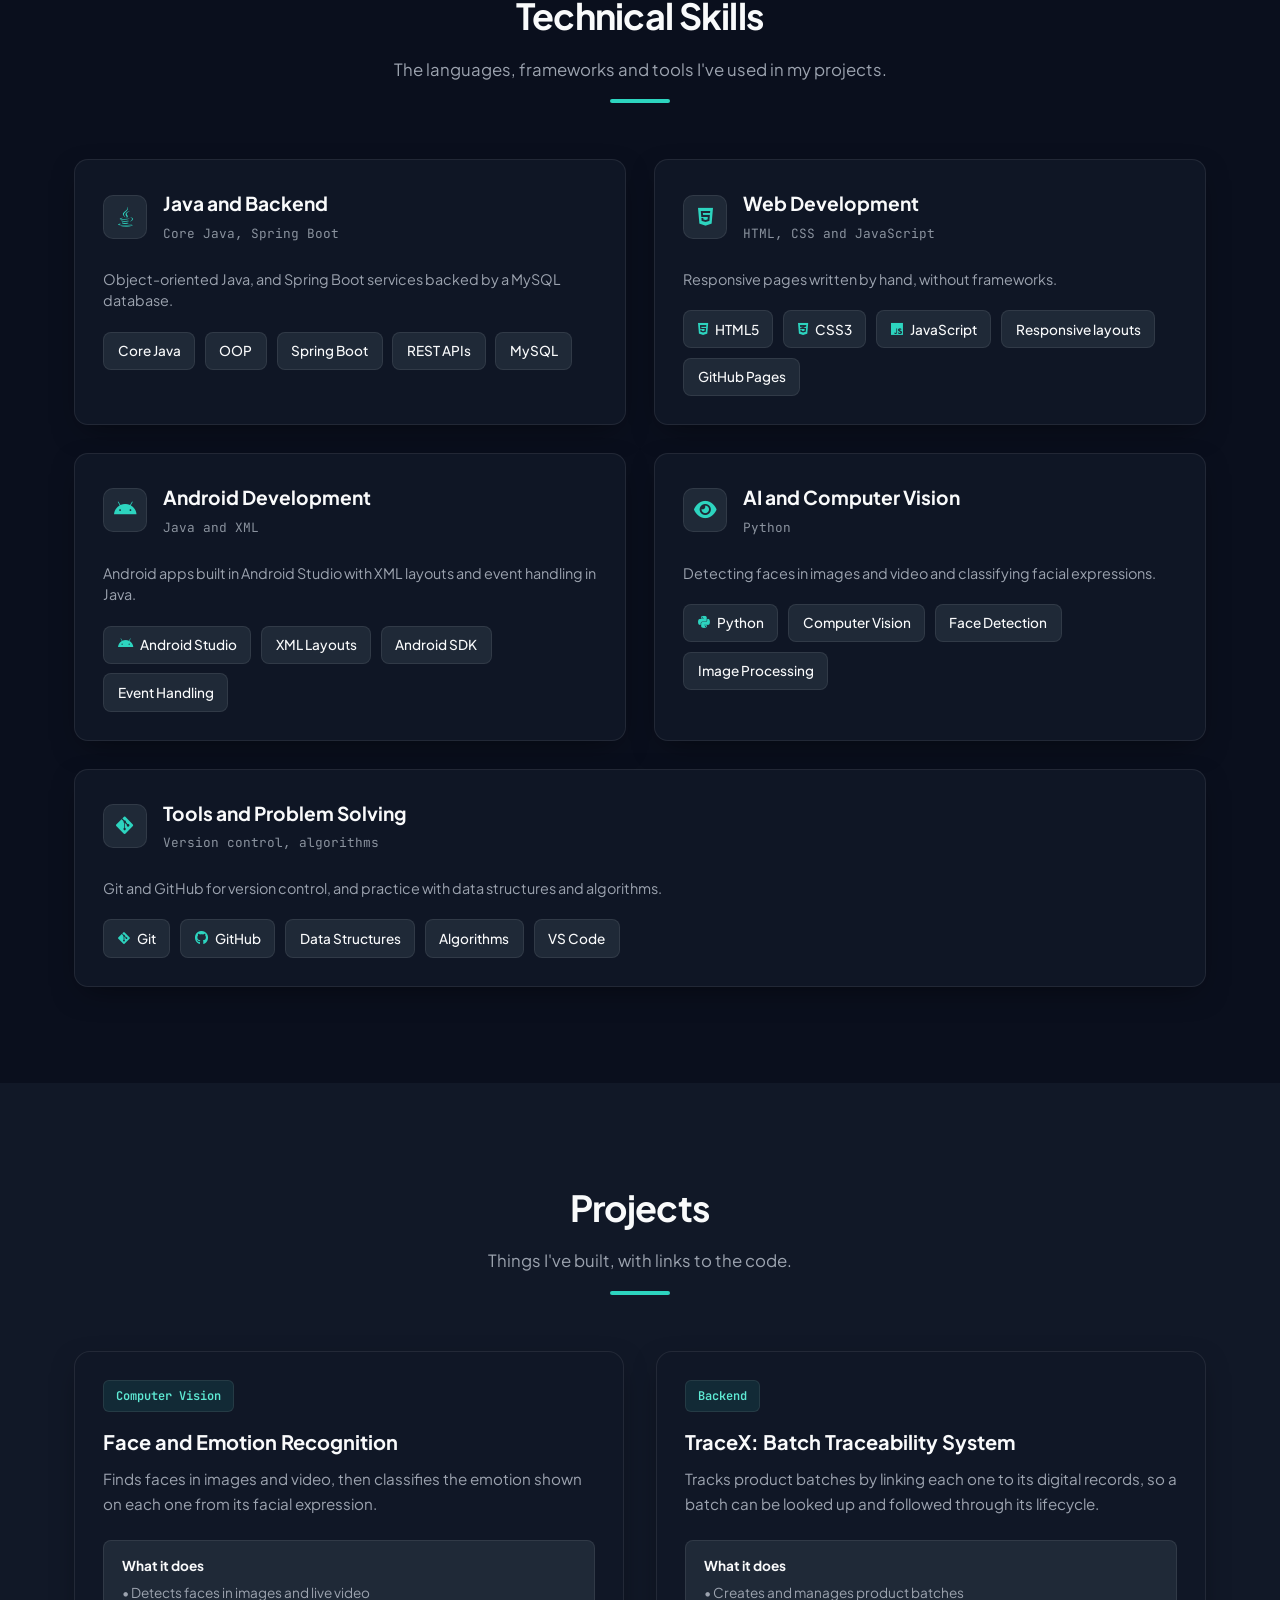
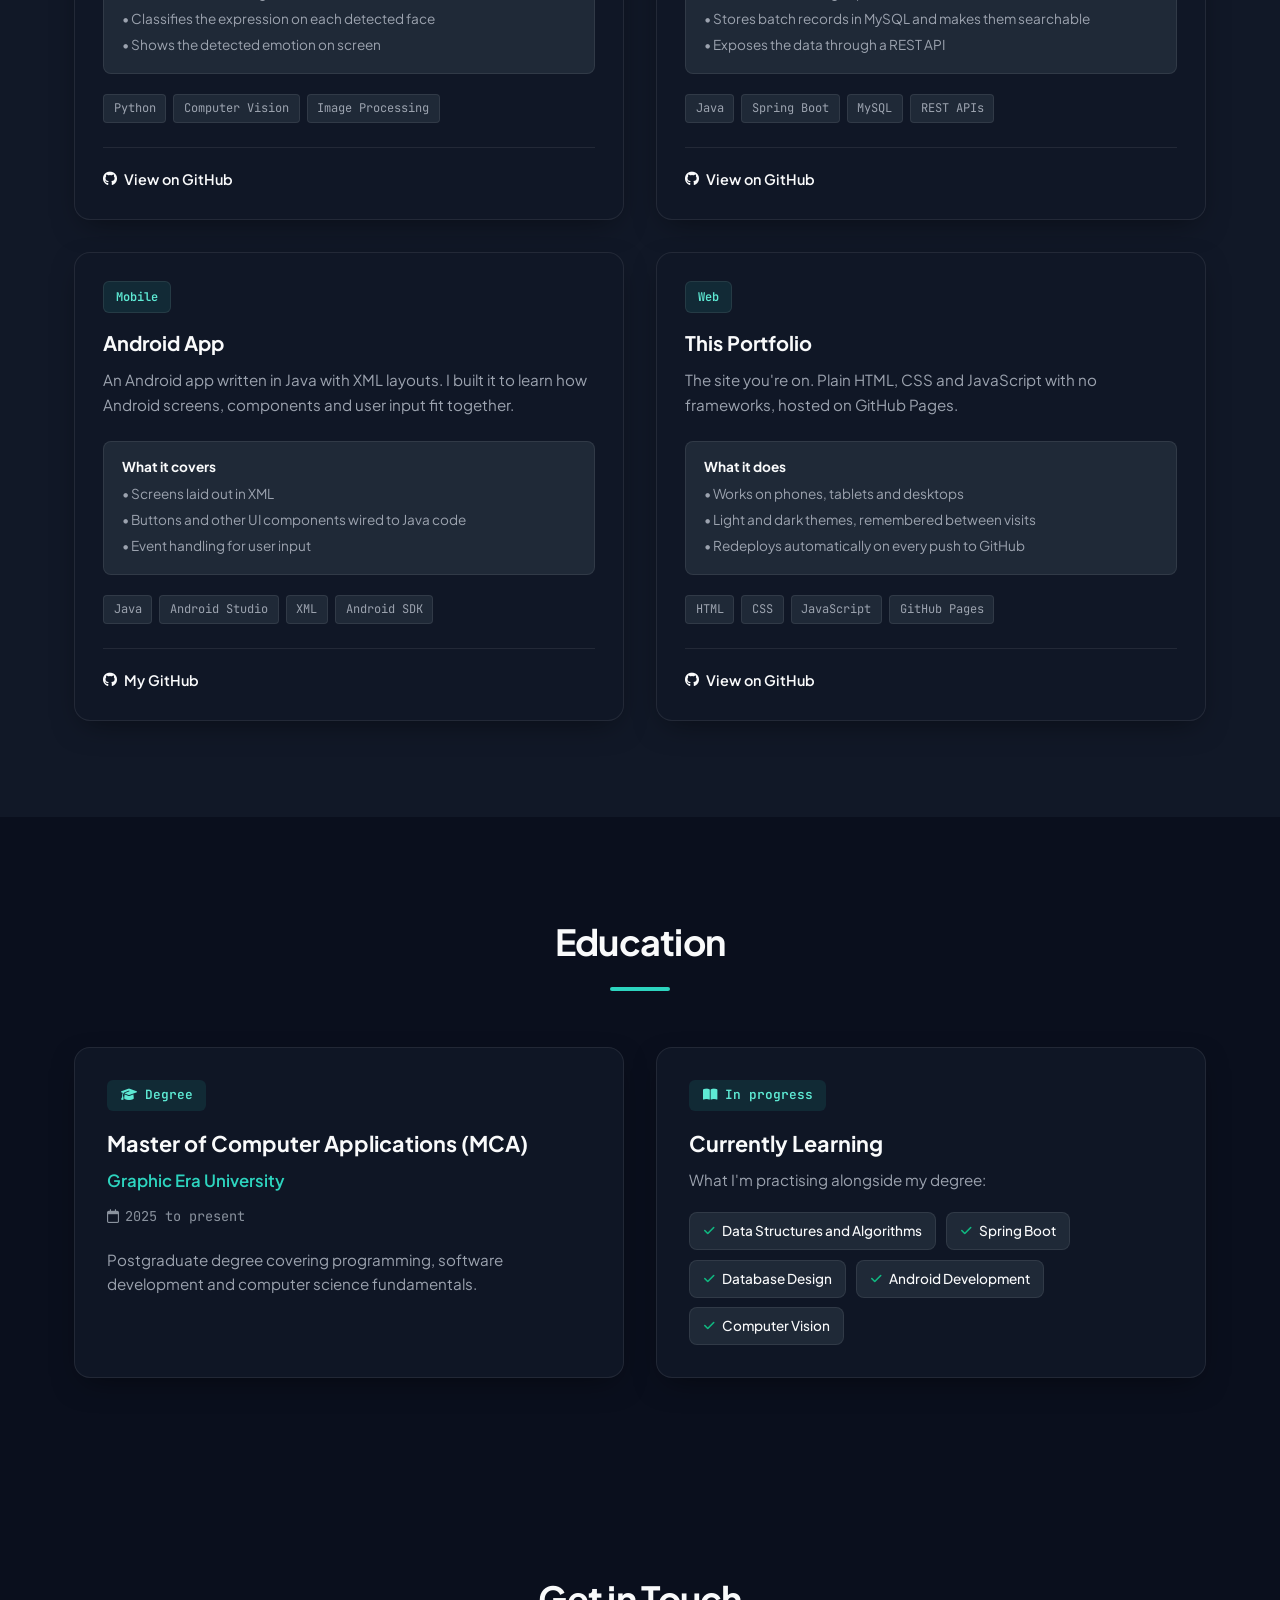
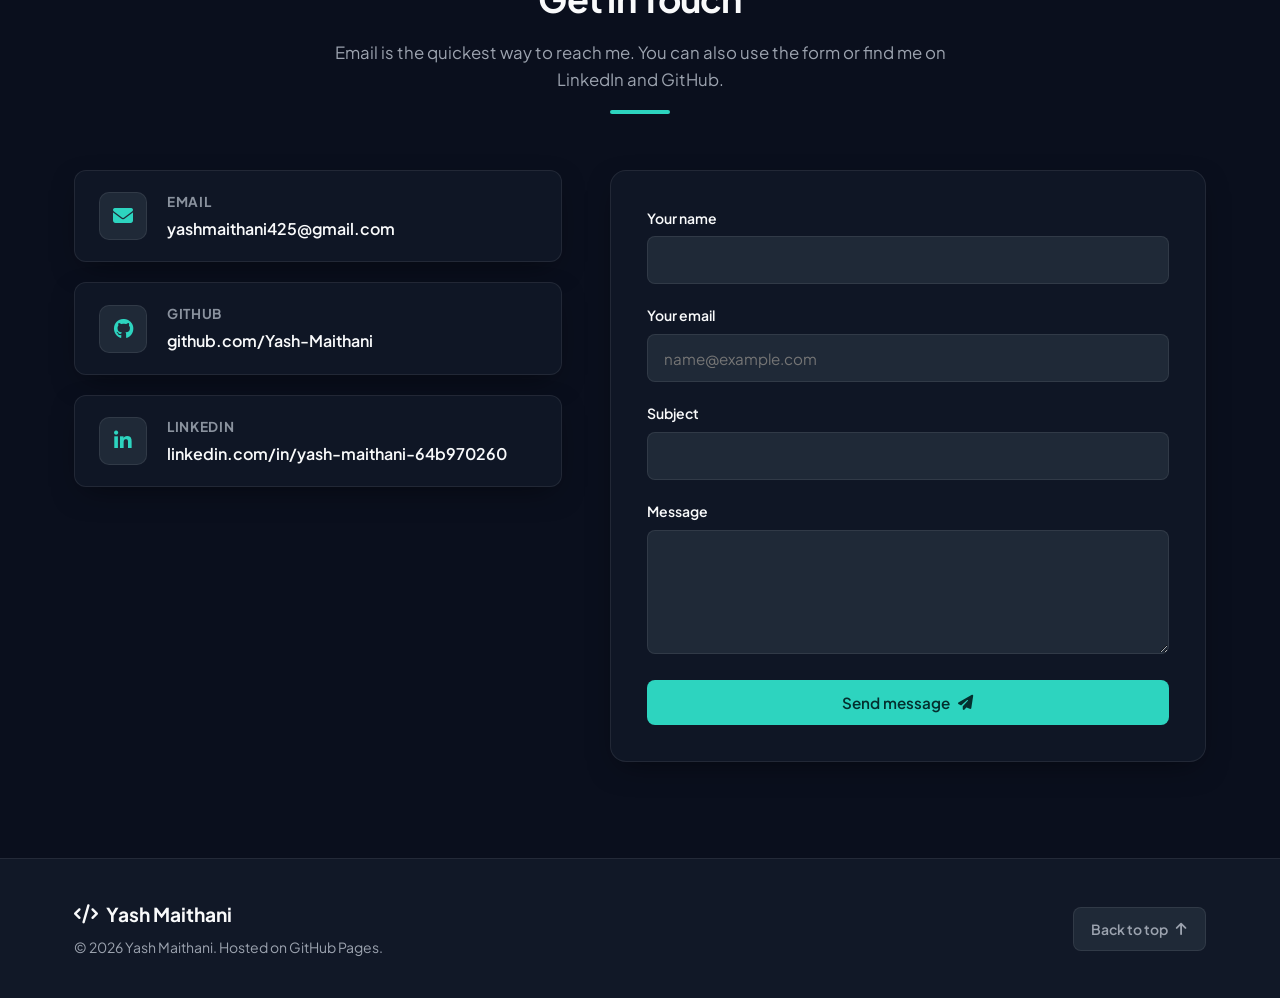
==== commit 0537060b: "Redesign without purple, gradients or animated effects - Switch the accent colour to teal and remove" ====
--- a/index.html
+++ b/index.html
@@ -3,18 +3,17 @@
 <head>
   <meta charset="UTF-8">
   <meta name="viewport" content="width=device-width, initial-scale=1.0">
-  <meta name="description" content="Yash — Developer Portfolio | Student Developer • Java • Web • Android • AI">
-  <meta name="keywords" content="Yash, Developer Portfolio, Java, Android, Artificial Intelligence, Web Development, MCA, GitHub Pages">
-  <meta name="author" content="Yash">
-  <title>Yash | Developer Portfolio</title>
+  <meta name="description" content="Yash Maithani, MCA student at Graphic Era University. Projects in Java, Spring Boot, Android and computer vision.">
+  <meta name="author" content="Yash Maithani">
+  <title>Yash Maithani | Portfolio</title>
   <link rel="icon" href="favicon.svg" type="image/svg+xml">
-  
+
   <!-- Google Fonts & Font Awesome Icons -->
   <link rel="preconnect" href="https://fonts.googleapis.com">
   <link rel="preconnect" href="https://fonts.gstatic.com" crossorigin>
   <link href="https://fonts.googleapis.com/css2?family=Plus+Jakarta+Sans:wght@300;400;500;600;700;800&family=JetBrains+Mono:wght@400;500;600&display=swap" rel="stylesheet">
   <link rel="stylesheet" href="https://cdnjs.cloudflare.com/ajax/libs/font-awesome/6.5.1/css/all.min.css">
-  
+
   <!-- Stylesheet -->
   <link rel="stylesheet" href="style.css">
 </head>
@@ -25,7 +24,7 @@
     <nav class="navbar container">
       <a href="#hero" class="nav-logo">
         <span class="logo-icon"><i class="fa-solid fa-code"></i></span>
-        <span class="logo-text">Yash<span class="logo-dot">.dev</span></span>
+        <span class="logo-text">Yash Maithani</span>
       </a>
 
       <div class="nav-menu" id="navMenu">
@@ -61,32 +60,28 @@
     <section class="hero-section" id="hero">
       <div class="container hero-container">
         <div class="hero-content">
-          <div class="badge-status">
-            <span class="pulsing-dot"></span>
-            <span>Student Developer • Java • Web • Android • AI</span>
-          </div>
+          <div class="badge-status">MCA student, Graphic Era University</div>
           <h1 class="hero-title">
-            Hi, I'm <span class="gradient-text">Yash</span>.
+            Hi, I'm <span class="text-accent">Yash Maithani</span>.
           </h1>
-          <h2 class="hero-subtitle">
-            <span id="typedText">I build useful digital experiences.</span>
-            <span class="cursor">|</span>
-          </h2>
+          <p class="hero-subtitle">
+            I build Java backends, Android apps and computer vision projects.
+          </p>
           <p class="hero-description">
-            I'm a student developer passionate about software development, artificial intelligence, application development, and web technologies. I enjoy turning ideas into functional, user-friendly digital solutions while continuously improving my programming and problem-solving skills.
+            I'm studying for a Master of Computer Applications. Outside coursework I build my own projects, like TraceX, a Spring Boot and MySQL system for tracking product batches, and a Python system that recognises emotions from faces.
           </p>
           <div class="hero-cta">
             <a href="#projects" class="btn btn-primary">
-              <span>View My Projects</span>
+              <span>View projects</span>
               <i class="fa-solid fa-arrow-right"></i>
             </a>
             <a href="#contact" class="btn btn-outline">
               <i class="fa-regular fa-envelope"></i>
-              <span>Contact Me</span>
+              <span>Contact me</span>
             </a>
           </div>
           <div class="hero-socials">
-            <span class="socials-label">Connect:</span>
+            <span class="socials-label">Find me on</span>
             <a href="https://github.com/Yash-Maithani" target="_blank" rel="noopener noreferrer" aria-label="GitHub Profile" class="social-link"><i class="fa-brands fa-github"></i></a>
             <a href="https://www.linkedin.com/in/yash-maithani-64b970260" target="_blank" rel="noopener noreferrer" aria-label="LinkedIn Profile" class="social-link"><i class="fa-brands fa-linkedin-in"></i></a>
             <a href="mailto:yashmaithani425@gmail.com" aria-label="Send Email" class="social-link"><i class="fa-solid fa-envelope"></i></a>
@@ -94,32 +89,27 @@
         </div>
 
         <div class="hero-visual">
-          <div class="hero-card-glow"></div>
-          <div class="hero-profile-card">
-            <div class="card-terminal-header">
-              <div class="terminal-dots">
-                <span class="dot red"></span>
-                <span class="dot yellow"></span>
-                <span class="dot green"></span>
-              </div>
-              <span class="terminal-title">yash@developer-workspace:~</span>
-            </div>
-            <div class="card-terminal-body">
-              <div class="code-line"><span class="prompt">$</span> <span class="cmd">cat</span> <span class="file">yash-profile.json</span></div>
-              <pre class="json-code"><code>{
-  <span class="json-key">"name"</span>: <span class="json-str">"Yash"</span>,
-  <span class="json-key">"role"</span>: <span class="json-str">"Student Developer"</span>,
-  <span class="json-key">"interests"</span>: [
-    <span class="json-str">"Java Development"</span>,
-    <span class="json-str">"Web Technologies"</span>,
-    <span class="json-str">"Android Apps"</span>,
-    <span class="json-str">"Artificial Intelligence"</span>
-  ],
-  <span class="json-key">"github"</span>: <span class="json-str">"Yash-Maithani"</span>,
-  <span class="json-key">"motto"</span>: <span class="json-str">"Build, experiment & continuously improve"</span>
-}</code></pre>
-            </div>
-          </div>
+          <aside class="hero-facts" aria-labelledby="factsTitle">
+            <h2 class="hero-facts-title" id="factsTitle">At a glance</h2>
+            <dl class="facts-list">
+              <div>
+                <dt>Studying</dt>
+                <dd>MCA, Graphic Era University (2025 to present)</dd>
+              </div>
+              <div>
+                <dt>Main languages</dt>
+                <dd>Java, Python, JavaScript</dd>
+              </div>
+              <div>
+                <dt>Frameworks and tools</dt>
+                <dd>Spring Boot, MySQL, Android SDK, Git</dd>
+              </div>
+              <div>
+                <dt>Featured project</dt>
+                <dd><a href="https://github.com/Yash-Maithani/TraceX-Smart-Product-Traceability-and-Inventory-Management-System-" target="_blank" rel="noopener noreferrer">TraceX</a>, batch traceability system</dd>
+              </div>
+            </dl>
+          </aside>
         </div>
       </div>
     </section>
@@ -128,57 +118,49 @@
     <section class="section about-section" id="about">
       <div class="container">
         <div class="section-header text-center">
-          <span class="section-tag">01. Overview</span>
           <h2 class="section-title">About Me</h2>
           <div class="title-underline"></div>
         </div>
 
         <div class="about-grid">
           <div class="about-text-card">
-            <h3>Turning ideas into functional, user-friendly digital solutions.</h3>
+            <h3>I learn a technology by building something with it.</h3>
             <p>
-              I am a passionate student developer with an interest in software development, artificial intelligence, application development, and web technologies. I enjoy learning by building practical projects that help me understand programming concepts and real-world development workflows.
+              I started my MCA at Graphic Era University in 2025. Alongside coursework I've built my own projects: a REST backend with a database, an Android app, a computer vision system and this website.
             </p>
             <p>
-              My current areas of interest include Java programming, web development, Android application development, artificial intelligence, face and emotion recognition, Git and GitHub, and problem solving. I am focused on strengthening my fundamentals while gaining practical experience through academic and personal projects.
+              Right now I'm working mostly with Java and Spring Boot, Android, and computer vision in Python. I'm also practising data structures and algorithms. You can find most of my code on GitHub.
             </p>
-            <p>
-              I believe that the best way to learn technology is by building, experimenting, solving problems, and continuously improving. My goal is to become a skilled software developer capable of creating reliable, efficient, and user-friendly applications.
-            </p>
 
             <div class="career-objective-box">
-              <h4><i class="fa-solid fa-bullseye"></i> Career Objective</h4>
+              <h4><i class="fa-solid fa-bullseye"></i> What I'm looking for</h4>
               <p>
-                My goal is to build a strong foundation in software development and artificial intelligence while gaining practical industry experience. I am interested in opportunities where I can apply my programming knowledge, work on real-world projects, explore emerging technologies, learn from experienced developers, and continue growing as a software engineer.
+                An internship or entry-level software development role where I can work on real projects with experienced developers. I'm most interested in backend development and AI.
               </p>
             </div>
           </div>
 
-          <!-- Quick Overview Cards (01 - 04) -->
+          <!-- Areas of work -->
           <div class="about-stats-grid">
             <div class="stat-card">
-              <div class="stat-icon"><i class="fa-solid fa-brain"></i></div>
-              <h4 class="stat-number">01</h4>
-              <h5 class="quick-title">Problem Solving</h5>
-              <p class="stat-label">Developing logical thinking and programming skills through practical problems and projects.</p>
+              <div class="stat-icon"><i class="fa-solid fa-server"></i></div>
+              <h3 class="quick-title">Backend</h3>
+              <p class="stat-label">Java, Spring Boot, MySQL and REST APIs, used in TraceX.</p>
             </div>
             <div class="stat-card">
-              <div class="stat-icon"><i class="fa-solid fa-laptop-code"></i></div>
-              <h4 class="stat-number">02</h4>
-              <h5 class="quick-title">Software Development</h5>
-              <p class="stat-label">Building applications and websites using Java, HTML, CSS, JavaScript and Android.</p>
+              <div class="stat-icon"><i class="fa-brands fa-android"></i></div>
+              <h3 class="quick-title">Android</h3>
+              <p class="stat-label">Apps written in Java with XML layouts in Android Studio.</p>
             </div>
             <div class="stat-card">
-              <div class="stat-icon"><i class="fa-solid fa-robot"></i></div>
-              <h4 class="stat-number">03</h4>
-              <h5 class="quick-title">Artificial Intelligence</h5>
-              <p class="stat-label">Exploring computer vision and AI-based applications like face and emotion recognition.</p>
+              <div class="stat-icon"><i class="fa-solid fa-eye"></i></div>
+              <h3 class="quick-title">Computer vision</h3>
+              <p class="stat-label">Face detection and emotion recognition in Python.</p>
             </div>
             <div class="stat-card">
-              <div class="stat-icon"><i class="fa-solid fa-book-open-reader"></i></div>
-              <h4 class="stat-number">04</h4>
-              <h5 class="quick-title">Continuous Learning</h5>
-              <p class="stat-label">Learning new technologies and improving skills through hands-on practical projects.</p>
+              <div class="stat-icon"><i class="fa-solid fa-code"></i></div>
+              <h3 class="quick-title">Web</h3>
+              <p class="stat-label">HTML, CSS and JavaScript, including this site.</p>
             </div>
           </div>
         </div>
@@ -189,46 +171,46 @@
     <section class="section skills-section" id="skills">
       <div class="container">
         <div class="section-header text-center">
-          <span class="section-tag">02. Capabilities</span>
           <h2 class="section-title">Technical Skills</h2>
-          <p class="section-subtitle">Core programming languages, frameworks, and tools I use to build applications.</p>
+          <p class="section-subtitle">The languages, frameworks and tools I've used in my projects.</p>
           <div class="title-underline"></div>
         </div>
 
         <div class="skills-grid">
-          <!-- Skill Card 1: Java & Object-Oriented -->
+          <!-- Skill Card 1: Java & Backend -->
           <div class="skill-category-card">
             <div class="category-header">
-              <div class="category-icon cloud"><i class="fa-brands fa-java"></i></div>
-              <div>
-                <h3>Java Programming</h3>
-                <span class="category-sub">Object-Oriented & Core</span>
-              </div>
-            </div>
-            <p class="skill-desc">Object-Oriented Programming, Core Java, structured classes, and application development.</p>
+              <div class="category-icon"><i class="fa-brands fa-java"></i></div>
+              <div>
+                <h3>Java and Backend</h3>
+                <span class="category-sub">Core Java, Spring Boot</span>
+              </div>
+            </div>
+            <p class="skill-desc">Object-oriented Java, and Spring Boot services backed by a MySQL database.</p>
             <div class="skills-tags">
               <span class="skill-tag">Core Java</span>
-              <span class="skill-tag">OOP Concepts</span>
+              <span class="skill-tag">OOP</span>
               <span class="skill-tag">Spring Boot</span>
-              <span class="skill-tag">Modular Architecture</span>
+              <span class="skill-tag">REST APIs</span>
+              <span class="skill-tag">MySQL</span>
             </div>
           </div>
 
           <!-- Skill Card 2: Web Technologies -->
           <div class="skill-category-card">
             <div class="category-header">
-              <div class="category-icon frontend"><i class="fa-brands fa-html5"></i></div>
+              <div class="category-icon"><i class="fa-brands fa-html5"></i></div>
               <div>
                 <h3>Web Development</h3>
-                <span class="category-sub">HTML, CSS & JavaScript</span>
-              </div>
-            </div>
-            <p class="skill-desc">Responsive websites, modern layouts, client-side functionality, and interactive web pages.</p>
+                <span class="category-sub">HTML, CSS and JavaScript</span>
+              </div>
+            </div>
+            <p class="skill-desc">Responsive pages written by hand, without frameworks.</p>
             <div class="skills-tags">
               <span class="skill-tag"><i class="fa-brands fa-html5"></i> HTML5</span>
               <span class="skill-tag"><i class="fa-brands fa-css3-alt"></i> CSS3</span>
               <span class="skill-tag"><i class="fa-brands fa-js"></i> JavaScript</span>
-              <span class="skill-tag">Responsive UI</span>
+              <span class="skill-tag">Responsive layouts</span>
               <span class="skill-tag">GitHub Pages</span>
             </div>
           </div>
@@ -236,13 +218,13 @@
           <!-- Skill Card 3: Android Development -->
           <div class="skill-category-card">
             <div class="category-header">
-              <div class="category-icon backend"><i class="fa-brands fa-android"></i></div>
+              <div class="category-icon"><i class="fa-brands fa-android"></i></div>
               <div>
                 <h3>Android Development</h3>
-                <span class="category-sub">Mobile Applications</span>
-              </div>
-            </div>
-            <p class="skill-desc">Android applications engineered using Java, XML layouts, event handling, and Android Studio.</p>
+                <span class="category-sub">Java and XML</span>
+              </div>
+            </div>
+            <p class="skill-desc">Android apps built in Android Studio with XML layouts and event handling in Java.</p>
             <div class="skills-tags">
               <span class="skill-tag"><i class="fa-brands fa-android"></i> Android Studio</span>
               <span class="skill-tag">XML Layouts</span>
@@ -254,38 +236,37 @@
           <!-- Skill Card 4: AI & Computer Vision -->
           <div class="skill-category-card">
             <div class="category-header">
-              <div class="category-icon tools"><i class="fa-solid fa-eye"></i></div>
-              <div>
-                <h3>AI & Computer Vision</h3>
-                <span class="category-sub">Face & Emotion Recognition</span>
-              </div>
-            </div>
-            <p class="skill-desc">Detecting faces, recognizing facial emotions, image processing, and visual classification.</p>
+              <div class="category-icon"><i class="fa-solid fa-eye"></i></div>
+              <div>
+                <h3>AI and Computer Vision</h3>
+                <span class="category-sub">Python</span>
+              </div>
+            </div>
+            <p class="skill-desc">Detecting faces in images and video and classifying facial expressions.</p>
             <div class="skills-tags">
-              <span class="skill-tag">Artificial Intelligence</span>
+              <span class="skill-tag"><i class="fa-brands fa-python"></i> Python</span>
               <span class="skill-tag">Computer Vision</span>
-              <span class="skill-tag">Face Recognition</span>
+              <span class="skill-tag">Face Detection</span>
               <span class="skill-tag">Image Processing</span>
             </div>
           </div>
 
-          <!-- Skill Card 5: Git, GitHub & Problem Solving -->
-          <div class="skill-category-card" style="grid-column: 1 / -1;">
+          <!-- Skill Card 5: Tools & Problem Solving -->
+          <div class="skill-category-card skill-card-wide">
             <div class="category-header">
-              <div class="category-icon" style="background: linear-gradient(135deg, #4f46e5, #06b6d4);"><i class="fa-brands fa-git-alt"></i></div>
-              <div>
-                <h3>Git, GitHub & Problem Solving</h3>
-                <span class="category-sub">Version Control & Algorithmic Thinking</span>
-              </div>
-            </div>
-            <p class="skill-desc">Version control, repositories, collaboration workflows, logical thinking, and programming problem-solving.</p>
+              <div class="category-icon"><i class="fa-brands fa-git-alt"></i></div>
+              <div>
+                <h3>Tools and Problem Solving</h3>
+                <span class="category-sub">Version control, algorithms</span>
+              </div>
+            </div>
+            <p class="skill-desc">Git and GitHub for version control, and practice with data structures and algorithms.</p>
             <div class="skills-tags">
               <span class="skill-tag"><i class="fa-brands fa-git-alt"></i> Git</span>
               <span class="skill-tag"><i class="fa-brands fa-github"></i> GitHub</span>
-              <span class="skill-tag">Problem Solving</span>
-              <span class="skill-tag">Algorithmic Concepts</span>
+              <span class="skill-tag">Data Structures</span>
+              <span class="skill-tag">Algorithms</span>
               <span class="skill-tag">VS Code</span>
-              <span class="skill-tag">MySQL Database</span>
             </div>
           </div>
         </div>
@@ -296,9 +277,8 @@
     <section class="section projects-section" id="projects">
       <div class="container">
         <div class="section-header text-center">
-          <span class="section-tag">03. Portfolio</span>
           <h2 class="section-title">Projects</h2>
-          <p class="section-subtitle">Practical applications developed to solve real-world problems and solidify core concepts.</p>
+          <p class="section-subtitle">Things I've built, with links to the code.</p>
           <div class="title-underline"></div>
         </div>
 
@@ -306,27 +286,24 @@
           <!-- Project 1: Face & Emotion Recognition -->
           <article class="project-card">
             <div class="project-banner">
-              <div class="project-badge">AI & Computer Vision</div>
-              <i class="fa-solid fa-face-smile project-icon-bg"></i>
+              <div class="project-badge">Computer Vision</div>
             </div>
             <div class="project-content">
-              <h3 class="project-title">1. Face & Emotion Recognition System</h3>
+              <h3 class="project-title">Face and Emotion Recognition</h3>
               <p class="project-description">
-                A computer vision and artificial intelligence project designed to detect human faces and recognize emotions from facial expressions. The system processes visual input and analyzes facial features to identify the detected emotional state.
+                Finds faces in images and video, then classifies the emotion shown on each one from its facial expression.
               </p>
               <div class="project-features-list">
-                <strong>Features:</strong>
+                <strong>What it does</strong>
                 <ul>
-                  <li>• Face detection & expression analysis</li>
-                  <li>• Emotion recognition & real-time visual analysis</li>
-                  <li>• Image/video processing & AI-based classification</li>
-                  <li>• User-friendly output</li>
+                  <li>• Detects faces in images and live video</li>
+                  <li>• Classifies the expression on each detected face</li>
+                  <li>• Shows the detected emotion on screen</li>
                 </ul>
               </div>
               <div class="project-tech-stack">
                 <span>Python</span>
                 <span>Computer Vision</span>
-                <span>Artificial Intelligence</span>
                 <span>Image Processing</span>
               </div>
               <div class="project-links">
@@ -340,21 +317,19 @@
           <!-- Project 2: TraceX -->
           <article class="project-card">
             <div class="project-banner">
-              <div class="project-badge">Enterprise & Web</div>
-              <i class="fa-solid fa-boxes-stacked project-icon-bg"></i>
+              <div class="project-badge">Backend</div>
             </div>
             <div class="project-content">
-              <h3 class="project-title">2. TraceX — Batch Traceability & Management System</h3>
+              <h3 class="project-title">TraceX: Batch Traceability System</h3>
               <p class="project-description">
-                TraceX is a software system designed to improve batch traceability and management by connecting product information with digital records. The system focuses on tracking batches, managing relevant information, and providing an organized workflow for monitoring products throughout their lifecycle.
+                Tracks product batches by linking each one to its digital records, so a batch can be looked up and followed through its lifecycle.
               </p>
               <div class="project-features-list">
-                <strong>Features:</strong>
+                <strong>What it does</strong>
                 <ul>
-                  <li>• Batch management & product traceability</li>
-                  <li>• Digital record management, search and tracking</li>
-                  <li>• Database integration & REST API communication</li>
-                  <li>• User-friendly interface</li>
+                  <li>• Creates and manages product batches</li>
+                  <li>• Stores batch records in MySQL and makes them searchable</li>
+                  <li>• Exposes the data through a REST API</li>
                 </ul>
               </div>
               <div class="project-tech-stack">
@@ -362,7 +337,6 @@
                 <span>Spring Boot</span>
                 <span>MySQL</span>
                 <span>REST APIs</span>
-                <span>Git & GitHub</span>
               </div>
               <div class="project-links">
                 <a href="https://github.com/Yash-Maithani/TraceX-Smart-Product-Traceability-and-Inventory-Management-System-" target="_blank" rel="noopener noreferrer" class="btn-project-link">
@@ -375,20 +349,19 @@
           <!-- Project 3: Android Application -->
           <article class="project-card">
             <div class="project-banner">
-              <div class="project-badge">Mobile Development</div>
-              <i class="fa-brands fa-android project-icon-bg"></i>
+              <div class="project-badge">Mobile</div>
             </div>
             <div class="project-content">
-              <h3 class="project-title">3. Android Application</h3>
+              <h3 class="project-title">Android App</h3>
               <p class="project-description">
-                An Android application developed using Java and XML to understand mobile application development. The project focuses on designing user interfaces, handling user interactions, and implementing application functionality.
+                An Android app written in Java with XML layouts. I built it to learn how Android screens, components and user input fit together.
               </p>
               <div class="project-features-list">
-                <strong>Features:</strong>
+                <strong>What it covers</strong>
                 <ul>
-                  <li>• Android user interface with XML</li>
-                  <li>• Button interactions & multiple UI components</li>
-                  <li>• Event handling & Java application logic</li>
+                  <li>• Screens laid out in XML</li>
+                  <li>• Buttons and other UI components wired to Java code</li>
+                  <li>• Event handling for user input</li>
                 </ul>
               </div>
               <div class="project-tech-stack">
@@ -399,7 +372,7 @@
               </div>
               <div class="project-links">
                 <a href="https://github.com/Yash-Maithani" target="_blank" rel="noopener noreferrer" class="btn-project-link">
-                  <i class="fa-brands fa-github"></i> View on GitHub
+                  <i class="fa-brands fa-github"></i> My GitHub
                 </a>
               </div>
             </div>
@@ -408,36 +381,30 @@
           <!-- Project 4: Personal Portfolio Website -->
           <article class="project-card">
             <div class="project-banner">
-              <div class="project-badge">Web & Deployment</div>
-              <i class="fa-solid fa-globe project-icon-bg"></i>
+              <div class="project-badge">Web</div>
             </div>
             <div class="project-content">
-              <h3 class="project-title">4. Personal Portfolio Website</h3>
+              <h3 class="project-title">This Portfolio</h3>
               <p class="project-description">
-                A responsive personal portfolio website developed to showcase my skills, projects, education, and contact information. The website is designed using HTML, CSS, and JavaScript and is deployed using GitHub Pages.
+                The site you're on. Plain HTML, CSS and JavaScript with no frameworks, hosted on GitHub Pages.
               </p>
               <div class="project-features-list">
-                <strong>Features:</strong>
+                <strong>What it does</strong>
                 <ul>
-                  <li>• Responsive design & mobile-friendly layout</li>
-                  <li>• Navigation menu, About, Skills, Projects, Education, and Contact sections</li>
-                  <li>• Dark/Light theme switcher with local storage persistence</li>
-                  <li>• Automated continuous hosting on GitHub Pages</li>
+                  <li>• Works on phones, tablets and desktops</li>
+                  <li>• Light and dark themes, remembered between visits</li>
+                  <li>• Redeploys automatically on every push to GitHub</li>
                 </ul>
               </div>
               <div class="project-tech-stack">
                 <span>HTML</span>
                 <span>CSS</span>
                 <span>JavaScript</span>
-                <span>Git</span>
                 <span>GitHub Pages</span>
               </div>
               <div class="project-links">
                 <a href="https://github.com/Yash-Maithani/MCA-Portfolio" target="_blank" rel="noopener noreferrer" class="btn-project-link">
-                  <i class="fa-brands fa-github"></i> Repository
-                </a>
-                <a href="https://yash-maithani.github.io/MCA-Portfolio/" target="_blank" rel="noopener noreferrer" class="btn-project-link" style="color: var(--accent-primary);">
-                  <i class="fa-solid fa-arrow-up-right-from-square"></i> Live Website Demo
+                  <i class="fa-brands fa-github"></i> View on GitHub
                 </a>
               </div>
             </div>
@@ -450,38 +417,33 @@
     <section class="section education-section" id="education">
       <div class="container">
         <div class="section-header text-center">
-          <span class="section-tag">04. Milestones</span>
-          <h2 class="section-title">Education & Continuous Learning</h2>
+          <h2 class="section-title">Education</h2>
           <div class="title-underline"></div>
         </div>
 
         <div class="education-learning-grid">
           <!-- Education Card -->
           <div class="education-card">
-            <div class="education-badge"><i class="fa-solid fa-graduation-cap"></i> Academic Degree</div>
+            <div class="education-badge"><i class="fa-solid fa-graduation-cap"></i> Degree</div>
             <h3 class="degree-title">Master of Computer Applications (MCA)</h3>
-            <h4 class="college-name">Graphic Era University</h4>
-            <span class="edu-duration"><i class="fa-regular fa-calendar"></i> 2025 – Present</span>
+            <p class="college-name">Graphic Era University</p>
+            <span class="edu-duration"><i class="fa-regular fa-calendar"></i> 2025 to present</span>
             <p class="edu-desc">
-              Currently pursuing an MCA with a focus on programming, software development, application development, and computer science fundamentals.
+              Postgraduate degree covering programming, software development and computer science fundamentals.
             </p>
           </div>
 
           <!-- Currently Learning Card -->
           <div class="learning-card">
-            <div class="learning-badge"><i class="fa-solid fa-book-open"></i> Growth Areas</div>
+            <div class="learning-badge"><i class="fa-solid fa-book-open"></i> In progress</div>
             <h3 class="learning-title">Currently Learning</h3>
-            <p class="learning-subtitle">Technologies and topics I am actively practicing and exploring:</p>
+            <p class="learning-subtitle">What I'm practising alongside my degree:</p>
             <div class="learning-list">
-              <span class="learning-pill"><i class="fa-solid fa-check"></i> Java Development</span>
-              <span class="learning-pill"><i class="fa-solid fa-check"></i> Web Development</span>
+              <span class="learning-pill"><i class="fa-solid fa-check"></i> Data Structures and Algorithms</span>
+              <span class="learning-pill"><i class="fa-solid fa-check"></i> Spring Boot</span>
+              <span class="learning-pill"><i class="fa-solid fa-check"></i> Database Design</span>
               <span class="learning-pill"><i class="fa-solid fa-check"></i> Android Development</span>
-              <span class="learning-pill"><i class="fa-solid fa-check"></i> Artificial Intelligence</span>
               <span class="learning-pill"><i class="fa-solid fa-check"></i> Computer Vision</span>
-              <span class="learning-pill"><i class="fa-solid fa-check"></i> Data Structures & Algorithms</span>
-              <span class="learning-pill"><i class="fa-solid fa-check"></i> Database Management</span>
-              <span class="learning-pill"><i class="fa-solid fa-check"></i> Git & GitHub</span>
-              <span class="learning-pill"><i class="fa-solid fa-check"></i> Software Development Practices</span>
             </div>
           </div>
         </div>
@@ -492,10 +454,9 @@
     <section class="section contact-section" id="contact">
       <div class="container">
         <div class="section-header text-center">
-          <span class="section-tag">05. Connect</span>
-          <h2 class="section-title">Let's Connect.</h2>
+          <h2 class="section-title">Get in Touch</h2>
           <p class="section-subtitle">
-            I'm always interested in learning, building new projects, and connecting with other people in technology. Feel free to reach out through the links below.
+            Email is the quickest way to reach me. You can also use the form or find me on LinkedIn and GitHub.
           </p>
           <div class="title-underline"></div>
         </div>
@@ -505,7 +466,7 @@
             <div class="contact-card">
               <div class="contact-icon"><i class="fa-solid fa-envelope"></i></div>
               <div class="contact-details">
-                <h4>Email</h4>
+                <h3>Email</h3>
                 <a href="mailto:yashmaithani425@gmail.com">yashmaithani425@gmail.com</a>
               </div>
             </div>
@@ -513,7 +474,7 @@
             <div class="contact-card">
               <div class="contact-icon"><i class="fa-brands fa-github"></i></div>
               <div class="contact-details">
-                <h4>GitHub</h4>
+                <h3>GitHub</h3>
                 <a href="https://github.com/Yash-Maithani" target="_blank" rel="noopener noreferrer">github.com/Yash-Maithani</a>
               </div>
             </div>
@@ -521,16 +482,8 @@
             <div class="contact-card">
               <div class="contact-icon"><i class="fa-brands fa-linkedin-in"></i></div>
               <div class="contact-details">
-                <h4>LinkedIn</h4>
-                <a href="https://www.linkedin.com/in/yash-maithani-64b970260" target="_blank" rel="noopener noreferrer">Connect on LinkedIn</a>
-              </div>
-            </div>
-
-            <div class="contact-card">
-              <div class="contact-icon"><i class="fa-solid fa-globe"></i></div>
-              <div class="contact-details">
-                <h4>Live Portfolio</h4>
-                <a href="https://yash-maithani.github.io/MCA-Portfolio/" target="_blank" rel="noopener noreferrer">yash-maithani.github.io/MCA-Portfolio/</a>
+                <h3>LinkedIn</h3>
+                <a href="https://www.linkedin.com/in/yash-maithani-64b970260" target="_blank" rel="noopener noreferrer">linkedin.com/in/yash-maithani-64b970260</a>
               </div>
             </div>
           </div>
@@ -538,23 +491,23 @@
           <!-- data-endpoint: paste a Formspree form URL (https://formspree.io/f/xxxx) to send directly; leave empty to open the visitor's email app -->
           <form class="contact-form" id="contactForm" data-endpoint="" data-email="yashmaithani425@gmail.com">
             <div class="form-group">
-              <label for="name">Your Name</label>
-              <input type="text" id="name" name="name" placeholder="Enter your name" required>
+              <label for="name">Your name</label>
+              <input type="text" id="name" name="name" autocomplete="name" required>
             </div>
             <div class="form-group">
-              <label for="email">Your Email</label>
-              <input type="email" id="email" name="email" placeholder="name@example.com" required>
+              <label for="email">Your email</label>
+              <input type="email" id="email" name="email" placeholder="name@example.com" autocomplete="email" required>
             </div>
             <div class="form-group">
               <label for="subject">Subject</label>
-              <input type="text" id="subject" name="subject" placeholder="Project / Inquiry" required>
+              <input type="text" id="subject" name="subject" required>
             </div>
             <div class="form-group">
               <label for="message">Message</label>
-              <textarea id="message" name="message" rows="5" placeholder="Hi Yash, I would like to connect regarding..." required></textarea>
+              <textarea id="message" name="message" rows="5" required></textarea>
             </div>
             <button type="submit" class="btn btn-primary btn-block" id="submitBtn">
-              <span>Send Message</span>
+              <span>Send message</span>
               <i class="fa-solid fa-paper-plane"></i>
             </button>
             <div class="form-alert" id="formAlert" role="status" aria-live="polite"></div>
@@ -569,16 +522,16 @@
     <div class="container footer-container">
       <div class="footer-left">
         <a href="#hero" class="footer-logo">
-          <i class="fa-solid fa-code"></i> Yash<span>.dev</span>
+          <i class="fa-solid fa-code"></i> Yash Maithani
         </a>
         <p class="footer-copy">
-          &copy; 2026 Yash | Built with HTML, CSS & JavaScript. Hosted on GitHub Pages.
+          &copy; <span id="currentYear">2026</span> Yash Maithani. Hosted on GitHub Pages.
         </p>
       </div>
 
       <div class="footer-right">
         <a href="#hero" class="back-to-top" aria-label="Back to top">
-          <span>Back to Top</span>
+          <span>Back to top</span>
           <i class="fa-solid fa-arrow-up"></i>
         </a>
       </div>
--- a/style.css
+++ b/style.css
@@ -1,6 +1,6 @@
 /* ==========================================================================
-   PORTFOLIO STYLESHEET - YASH.DEV
-   Modern, Clean, Responsive Design with Dark/Light Mode
+   Portfolio styles, Yash Maithani
+   Responsive layout with dark and light themes
    ========================================================================== */
 
 /* ---------------- CSS Variables (Theming) ---------------- */
@@ -12,18 +12,18 @@
   --bg-card: rgba(17, 24, 39, 0.85);
   --bg-card-hover: rgba(31, 41, 55, 0.95);
   --border-color: rgba(255, 255, 255, 0.08);
-  --border-color-hover: rgba(99, 102, 241, 0.4);
+  --border-color-hover: rgba(45, 212, 191, 0.4);
 
   --text-primary: #f9fafb;
   --text-secondary: #9ca3af;
-  --text-muted: #6b7280;
-
-  --accent-primary: #6366f1;       /* Indigo */
-  --accent-secondary: #3b82f6;     /* Blue */
-  --accent-glow: rgba(99, 102, 241, 0.25);
-  --accent-gradient: linear-gradient(135deg, #6366f1 0%, #38bdf8 100%);
-  --badge-bg: rgba(99, 102, 241, 0.12);
-  --badge-text: #818cf8;
+  --text-muted: #8a929e;
+
+  --accent-primary: #2dd4bf;       /* Teal */
+  --accent-hover: #5eead4;
+  --accent-contrast: #042f2e;      /* Text on accent backgrounds */
+  --accent-soft: rgba(45, 212, 191, 0.14);
+  --badge-bg: rgba(45, 212, 191, 0.10);
+  --badge-text: #5eead4;
 
   --card-shadow: 0 10px 30px -10px rgba(0, 0, 0, 0.5);
   --navbar-bg: rgba(10, 15, 29, 0.85);
@@ -43,18 +43,18 @@
   --bg-card: rgba(255, 255, 255, 0.9);
   --bg-card-hover: #ffffff;
   --border-color: rgba(0, 0, 0, 0.08);
-  --border-color-hover: rgba(99, 102, 241, 0.5);
+  --border-color-hover: rgba(15, 118, 110, 0.45);
 
   --text-primary: #0f172a;
   --text-secondary: #475569;
-  --text-muted: #94a3b8;
-
-  --accent-primary: #4f46e5;
-  --accent-secondary: #0284c7;
-  --accent-glow: rgba(79, 70, 229, 0.15);
-  --accent-gradient: linear-gradient(135deg, #4f46e5 0%, #0284c7 100%);
-  --badge-bg: rgba(79, 70, 229, 0.08);
-  --badge-text: #4f46e5;
+  --text-muted: #64748b;
+
+  --accent-primary: #0f766e;
+  --accent-hover: #115e59;
+  --accent-contrast: #ffffff;
+  --accent-soft: rgba(15, 118, 110, 0.10);
+  --badge-bg: rgba(15, 118, 110, 0.08);
+  --badge-text: #0f766e;
 
   --card-shadow: 0 10px 25px -5px rgba(0, 0, 0, 0.06);
   --navbar-bg: rgba(248, 250, 252, 0.88);
@@ -137,17 +137,6 @@
   margin-bottom: 3.5rem;
 }
 
-.section-tag {
-  display: inline-block;
-  font-family: var(--font-mono);
-  font-size: 0.875rem;
-  font-weight: 600;
-  color: var(--accent-primary);
-  letter-spacing: 0.1em;
-  text-transform: uppercase;
-  margin-bottom: 0.5rem;
-}
-
 .section-title {
   font-size: 2.25rem;
   font-weight: 700;
@@ -166,16 +155,13 @@
 .title-underline {
   width: 60px;
   height: 4px;
-  background: var(--accent-gradient);
+  background: var(--accent-primary);
   border-radius: 2px;
   margin: 1rem auto 0;
 }
 
-/* Gradient Text Effect */
-.gradient-text {
-  background: var(--accent-gradient);
-  -webkit-background-clip: text;
-  -webkit-text-fill-color: transparent;
+.text-accent {
+  color: var(--accent-primary);
 }
 
 /* ---------------- Buttons ---------------- */
@@ -189,20 +175,23 @@
   font-weight: 600;
   border-radius: 8px;
   cursor: pointer;
-  transition: all var(--transition-fast);
+  transition: background-color var(--transition-fast), border-color var(--transition-fast), color var(--transition-fast);
   text-decoration: none;
 }
 
 .btn-primary {
-  background: var(--accent-gradient);
-  color: #ffffff;
-  box-shadow: 0 4px 15px var(--accent-glow);
+  background: var(--accent-primary);
+  color: var(--accent-contrast);
 }
 
 .btn-primary:hover {
-  transform: translateY(-2px);
-  box-shadow: 0 6px 20px var(--accent-glow);
-  color: #ffffff;
+  background: var(--accent-hover);
+  color: var(--accent-contrast);
+}
+
+.btn-primary:disabled {
+  opacity: 0.7;
+  cursor: wait;
 }
 
 .btn-outline {
@@ -214,7 +203,6 @@
 .btn-outline:hover {
   background: var(--bg-tertiary);
   border-color: var(--text-secondary);
-  transform: translateY(-2px);
 }
 
 .btn-block {
@@ -232,7 +220,7 @@
   backdrop-filter: blur(12px);
   -webkit-backdrop-filter: blur(12px);
   border-bottom: 1px solid var(--border-color);
-  transition: all var(--transition-normal);
+  transition: background-color var(--transition-normal);
 }
 
 .navbar {
@@ -258,13 +246,9 @@
   width: 36px;
   height: 36px;
   border-radius: 8px;
-  background: var(--accent-gradient);
-  color: #ffffff;
+  background: var(--accent-primary);
+  color: var(--accent-contrast);
   font-size: 0.9rem;
-}
-
-.logo-dot {
-  color: var(--accent-primary);
 }
 
 .nav-list {
@@ -292,7 +276,7 @@
   left: 0;
   width: 0;
   height: 2px;
-  background: var(--accent-gradient);
+  background: var(--accent-primary);
   transition: width var(--transition-fast);
 }
 
@@ -312,19 +296,18 @@
   color: var(--text-primary);
   width: 40px;
   height: 40px;
-  border-radius: 50%;
+  border-radius: 8px;
   display: flex;
   align-items: center;
   justify-content: center;
   cursor: pointer;
   border: 1px solid var(--border-color);
   font-size: 1rem;
-  transition: all var(--transition-fast);
+  transition: border-color var(--transition-fast);
 }
 
 .theme-toggle-btn:hover {
   border-color: var(--accent-primary);
-  transform: rotate(15deg);
 }
 
 [data-theme="dark"] .icon-moon {
@@ -340,7 +323,7 @@
 }
 [data-theme="light"] .icon-moon {
   display: block;
-  color: #4f46e5;
+  color: var(--accent-primary);
 }
 
 /* Mobile Hamburger */
@@ -359,18 +342,16 @@
   height: 2px;
   background-color: var(--text-primary);
   border-radius: 2px;
-  transition: all var(--transition-fast);
+  transition: border-color var(--transition-fast), background-color var(--transition-fast), color var(--transition-fast);
 }
 
 /* ---------------- Hero Section ---------------- */
 .hero-section {
   padding-top: 7.5rem;
   padding-bottom: 5rem;
-  min-height: 680px;
-  display: flex;
-  align-items: center;
-  background: radial-gradient(circle at 10% 20%, var(--accent-glow) 0%, transparent 40%),
-              radial-gradient(circle at 90% 80%, rgba(56, 189, 248, 0.08) 0%, transparent 40%);
+  min-height: 640px;
+  display: flex;
+  align-items: center;
 }
 
 .hero-container {
@@ -386,32 +367,15 @@
 }
 
 .badge-status {
-  display: inline-flex;
-  align-items: center;
-  gap: 0.6rem;
-  padding: 0.4rem 1rem;
-  border-radius: 20px;
+  display: inline-block;
+  padding: 0.4rem 0.85rem;
+  border-radius: 6px;
   background: var(--badge-bg);
   color: var(--badge-text);
   font-size: 0.85rem;
   font-weight: 600;
   margin-bottom: 1.5rem;
   border: 1px solid var(--border-color);
-}
-
-.pulsing-dot {
-  width: 8px;
-  height: 8px;
-  background-color: #10b981;
-  border-radius: 50%;
-  box-shadow: 0 0 0 0 rgba(16, 185, 129, 0.7);
-  animation: pulse 2s infinite;
-}
-
-@keyframes pulse {
-  0% { transform: scale(0.95); box-shadow: 0 0 0 0 rgba(16, 185, 129, 0.7); }
-  70% { transform: scale(1); box-shadow: 0 0 0 8px rgba(16, 185, 129, 0); }
-  100% { transform: scale(0.95); box-shadow: 0 0 0 0 rgba(16, 185, 129, 0); }
 }
 
 .hero-title {
@@ -423,23 +387,11 @@
 }
 
 .hero-subtitle {
-  font-size: 1.65rem;
-  font-weight: 600;
+  font-size: 1.4rem;
+  font-weight: 600;
+  line-height: 1.4;
   color: var(--text-secondary);
   margin-bottom: 1.25rem;
-  display: flex;
-  align-items: center;
-  gap: 0.2rem;
-}
-
-.cursor {
-  animation: blink 1s infinite;
-  color: var(--accent-primary);
-}
-
-@keyframes blink {
-  0%, 100% { opacity: 1; }
-  50% { opacity: 0; }
 }
 
 .hero-description {
@@ -483,121 +435,70 @@
   align-items: center;
   justify-content: center;
   font-size: 1.1rem;
-  transition: all var(--transition-fast);
+  transition: background-color var(--transition-fast), color var(--transition-fast), border-color var(--transition-fast);
 }
 
 .social-link:hover {
   background: var(--accent-primary);
-  color: #ffffff;
+  color: var(--accent-contrast);
   border-color: var(--accent-primary);
-  transform: translateY(-3px);
-}
-
-/* Terminal Profile Card in Hero */
-.hero-visual {
-  position: relative;
-}
-
-.hero-card-glow {
-  position: absolute;
-  top: 50%;
-  left: 50%;
-  transform: translate(-50%, -50%);
-  width: 90%;
-  height: 90%;
-  background: var(--accent-gradient);
-  opacity: 0.15;
-  filter: blur(50px);
-  border-radius: 20px;
-  z-index: 0;
-}
-
-.hero-profile-card {
-  position: relative;
-  z-index: 1;
+}
+
+/* At-a-glance card in hero */
+.hero-facts {
   background: var(--bg-card);
-  backdrop-filter: blur(16px);
-  -webkit-backdrop-filter: blur(16px);
-  border: 1px solid var(--border-color);
-  border-radius: 16px;
-  overflow: hidden;
+  border: 1px solid var(--border-color);
+  border-radius: 12px;
+  padding: 1.75rem;
   box-shadow: var(--card-shadow);
-  transition: transform var(--transition-normal), border-color var(--transition-normal);
-}
-
-.hero-profile-card:hover {
-  border-color: var(--border-color-hover);
-  transform: translateY(-4px);
-}
-
-.card-terminal-header {
-  display: flex;
-  align-items: center;
-  background: var(--bg-tertiary);
-  padding: 0.75rem 1.25rem;
-  border-bottom: 1px solid var(--border-color);
-}
-
-.terminal-dots {
-  display: flex;
-  gap: 0.45rem;
-  margin-right: 1rem;
-}
-
-.terminal-dots .dot {
-  width: 11px;
-  height: 11px;
-  border-radius: 50%;
-}
-
-.terminal-dots .red { background-color: #ef4444; }
-.terminal-dots .yellow { background-color: #f59e0b; }
-.terminal-dots .green { background-color: #10b981; }
-
-.terminal-title {
+}
+
+.hero-facts-title {
   font-family: var(--font-mono);
   font-size: 0.8rem;
+  font-weight: 600;
   color: var(--text-muted);
-}
-
-.card-terminal-body {
-  padding: 1.5rem;
-  font-family: var(--font-mono);
-  font-size: 0.9rem;
-}
-
-.code-line {
-  margin-bottom: 0.85rem;
-  color: var(--text-secondary);
-}
-
-.code-line .prompt {
-  color: #10b981;
-  font-weight: 700;
-}
-
-.code-line .cmd {
-  color: #38bdf8;
-  font-weight: 600;
-}
-
-.code-line .file {
-  color: #fbbf24;
-}
-
-.json-code {
-  color: var(--text-primary);
+  text-transform: uppercase;
+  letter-spacing: 0.08em;
+  margin-bottom: 1.25rem;
+}
+
+.facts-list {
+  display: grid;
+  gap: 1.1rem;
+}
+
+.facts-list div {
+  padding-bottom: 1.1rem;
+  border-bottom: 1px solid var(--border-color);
+}
+
+.facts-list div:last-child {
+  padding-bottom: 0;
+  border-bottom: none;
+}
+
+.facts-list dt {
+  font-size: 0.8rem;
+  font-weight: 600;
+  color: var(--text-muted);
+  text-transform: uppercase;
+  letter-spacing: 0.05em;
+  margin-bottom: 0.2rem;
+}
+
+.facts-list dd {
+  color: var(--text-primary);
+  font-weight: 500;
   line-height: 1.5;
-  white-space: pre-wrap;
-  overflow-wrap: anywhere;
-}
-
-.json-key {
-  color: #f43f5e;
-}
-
-.json-str {
-  color: #34d399;
+}
+
+.facts-list dd a {
+  color: var(--accent-primary);
+}
+
+.facts-list dd a:hover {
+  text-decoration: underline;
 }
 
 /* Career Objective Callout */
@@ -690,12 +591,7 @@
   border-radius: 16px;
   padding: 2rem;
   box-shadow: var(--card-shadow);
-  transition: all var(--transition-fast);
-}
-
-.education-card:hover, .learning-card:hover {
-  transform: translateY(-4px);
-  border-color: var(--border-color-hover);
+  transition: border-color var(--transition-fast), background-color var(--transition-fast), color var(--transition-fast);
 }
 
 .education-badge, .learning-badge {
@@ -793,26 +689,6 @@
   line-height: 1.7;
 }
 
-.about-highlights {
-  display: grid;
-  grid-template-columns: 1fr;
-  gap: 0.85rem;
-  margin-top: 1.75rem;
-}
-
-.highlight-item {
-  display: flex;
-  align-items: center;
-  gap: 0.75rem;
-  color: var(--text-primary);
-  font-weight: 500;
-}
-
-.highlight-item i {
-  color: #10b981;
-  font-size: 1.1rem;
-}
-
 .about-stats-grid {
   display: grid;
   grid-template-columns: repeat(2, 1fr);
@@ -825,13 +701,8 @@
   border-radius: 14px;
   padding: 1.75rem 1.25rem;
   text-align: center;
-  transition: all var(--transition-fast);
+  transition: border-color var(--transition-fast), background-color var(--transition-fast), color var(--transition-fast);
   box-shadow: var(--card-shadow);
-}
-
-.stat-card:hover {
-  transform: translateY(-4px);
-  border-color: var(--border-color-hover);
 }
 
 .stat-icon {
@@ -840,14 +711,6 @@
   margin-bottom: 0.75rem;
 }
 
-.stat-number {
-  font-size: 2.2rem;
-  font-weight: 800;
-  color: var(--text-primary);
-  letter-spacing: -0.02em;
-  margin-bottom: 0.25rem;
-}
-
 .stat-label {
   font-size: 0.875rem;
   color: var(--text-secondary);
@@ -857,8 +720,12 @@
 /* ---------------- Skills Section ---------------- */
 .skills-grid {
   display: grid;
-  grid-template-columns: repeat(auto-fit, minmax(min(260px, 100%), 1fr));
+  grid-template-columns: repeat(2, minmax(0, 1fr));
   gap: 1.75rem;
+}
+
+.skill-card-wide {
+  grid-column: 1 / -1;
 }
 
 .skill-category-card {
@@ -867,12 +734,7 @@
   border-radius: 14px;
   padding: 1.75rem;
   box-shadow: var(--card-shadow);
-  transition: all var(--transition-fast);
-}
-
-.skill-category-card:hover {
-  transform: translateY(-4px);
-  border-color: var(--border-color-hover);
+  transition: border-color var(--transition-fast), background-color var(--transition-fast), color var(--transition-fast);
 }
 
 .category-header {
@@ -890,13 +752,10 @@
   align-items: center;
   justify-content: center;
   font-size: 1.25rem;
-  color: #ffffff;
-}
-
-.category-icon.cloud { background: linear-gradient(135deg, #0284c7, #38bdf8); }
-.category-icon.backend { background: linear-gradient(135deg, #10b981, #059669); }
-.category-icon.frontend { background: linear-gradient(135deg, #8b5cf6, #ec4899); }
-.category-icon.tools { background: linear-gradient(135deg, #f59e0b, #ef4444); }
+  color: var(--accent-primary);
+  background: var(--bg-tertiary);
+  border: 1px solid var(--border-color);
+}
 
 .category-header h3 {
   font-size: 1.2rem;
@@ -921,22 +780,11 @@
   font-size: 0.85rem;
   font-weight: 500;
   color: var(--text-primary);
-  transition: all var(--transition-fast);
+  transition: border-color var(--transition-fast), background-color var(--transition-fast), color var(--transition-fast);
 }
 
 .skill-tag i {
   color: var(--accent-primary);
-}
-
-.skill-tag:hover {
-  background: var(--accent-primary);
-  color: #ffffff;
-  border-color: var(--accent-primary);
-  transform: translateY(-2px);
-}
-
-.skill-tag:hover i {
-  color: #ffffff;
 }
 
 /* ---------------- Projects Section ---------------- */
@@ -958,24 +806,11 @@
   box-shadow: var(--card-shadow);
   display: flex;
   flex-direction: column;
-  transition: all var(--transition-fast);
-}
-
-.project-card:hover {
-  transform: translateY(-6px);
-  border-color: var(--border-color-hover);
+  transition: border-color var(--transition-fast), background-color var(--transition-fast), color var(--transition-fast);
 }
 
 .project-banner {
-  height: 140px;
-  background: linear-gradient(135deg, var(--bg-tertiary) 0%, var(--bg-secondary) 100%);
-  position: relative;
-  display: flex;
-  align-items: center;
-  justify-content: space-between;
-  padding: 1.5rem;
-  border-bottom: 1px solid var(--border-color);
-  overflow: hidden;
+  padding: 1.75rem 1.75rem 0;
 }
 
 .project-badge {
@@ -987,21 +822,11 @@
   padding: 0.35rem 0.75rem;
   border-radius: 6px;
   border: 1px solid var(--border-color);
-  z-index: 1;
-}
-
-.project-icon-bg {
-  position: absolute;
-  right: -10px;
-  bottom: -15px;
-  font-size: 7rem;
-  color: var(--accent-glow);
-  opacity: 0.4;
-  pointer-events: none;
+  display: inline-block;
 }
 
 .project-content {
-  padding: 1.75rem;
+  padding: 1rem 1.75rem 1.75rem;
   display: flex;
   flex-direction: column;
   flex-grow: 1;
@@ -1062,72 +887,6 @@
   color: var(--accent-primary);
 }
 
-/* ---------------- Timeline / Experience ---------------- */
-.timeline {
-  max-width: 780px;
-  margin: 0 auto;
-  position: relative;
-  padding-left: 2rem;
-  border-left: 2px solid var(--border-color);
-}
-
-.timeline-item {
-  position: relative;
-  margin-bottom: 2.5rem;
-}
-
-.timeline-item:last-child {
-  margin-bottom: 0;
-}
-
-.timeline-dot {
-  position: absolute;
-  left: -2.6rem;
-  top: 0.25rem;
-  width: 16px;
-  height: 16px;
-  border-radius: 50%;
-  background: var(--accent-primary);
-  box-shadow: 0 0 0 4px var(--bg-primary);
-}
-
-.timeline-content {
-  background: var(--bg-card);
-  border: 1px solid var(--border-color);
-  border-radius: 12px;
-  padding: 1.5rem 1.75rem;
-  box-shadow: var(--card-shadow);
-}
-
-.timeline-date {
-  font-family: var(--font-mono);
-  font-size: 0.8rem;
-  color: var(--accent-primary);
-  font-weight: 600;
-  display: inline-block;
-  margin-bottom: 0.35rem;
-}
-
-.timeline-title {
-  font-size: 1.2rem;
-  font-weight: 700;
-  color: var(--text-primary);
-  margin-bottom: 0.25rem;
-}
-
-.timeline-subtitle {
-  font-size: 0.95rem;
-  font-weight: 500;
-  color: var(--text-secondary);
-  margin-bottom: 0.75rem;
-}
-
-.timeline-content p {
-  color: var(--text-secondary);
-  font-size: 0.95rem;
-  line-height: 1.6;
-}
-
 /* ---------------- Contact Section ---------------- */
 .contact-wrapper {
   display: grid;
@@ -1156,12 +915,11 @@
   padding: 1.25rem 1.5rem;
   border-radius: 12px;
   box-shadow: var(--card-shadow);
-  transition: all var(--transition-fast);
+  transition: border-color var(--transition-fast), background-color var(--transition-fast), color var(--transition-fast);
 }
 
 .contact-card:hover {
   border-color: var(--border-color-hover);
-  transform: translateX(4px);
 }
 
 .contact-icon {
@@ -1178,7 +936,7 @@
   flex-shrink: 0;
 }
 
-.contact-details h4 {
+.contact-details h3 {
   font-size: 0.85rem;
   color: var(--text-muted);
   text-transform: uppercase;
@@ -1231,7 +989,7 @@
 
 .form-group input:focus, .form-group textarea:focus {
   border-color: var(--accent-primary);
-  box-shadow: 0 0 0 3px var(--accent-glow);
+  box-shadow: 0 0 0 3px var(--accent-soft);
 }
 
 .form-group input:focus-visible, .form-group textarea:focus-visible {
@@ -1291,10 +1049,6 @@
   margin-bottom: 0.4rem;
 }
 
-.footer-logo span {
-  color: var(--accent-primary);
-}
-
 .footer-copy {
   font-size: 0.875rem;
   color: var(--text-secondary);
@@ -1311,12 +1065,12 @@
   color: var(--text-secondary);
   font-size: 0.875rem;
   font-weight: 600;
-  transition: all var(--transition-fast);
+  transition: border-color var(--transition-fast), background-color var(--transition-fast), color var(--transition-fast);
 }
 
 .back-to-top:hover {
   background: var(--accent-primary);
-  color: #ffffff;
+  color: var(--accent-contrast);
   border-color: var(--accent-primary);
 }
 
@@ -1333,10 +1087,6 @@
     margin-right: auto;
   }
 
-  .hero-subtitle {
-    justify-content: center;
-  }
-
   .hero-description {
     margin-left: auto;
     margin-right: auto;
@@ -1350,7 +1100,7 @@
     justify-content: center;
   }
 
-  .hero-profile-card {
+  .hero-facts {
     max-width: 520px;
     margin: 0 auto;
     text-align: left;
@@ -1409,6 +1159,7 @@
   }
 
   .about-stats-grid,
+  .skills-grid,
   .projects-grid {
     grid-template-columns: 1fr;
   }
@@ -1418,3 +1169,13 @@
     text-align: center;
   }
 }
+
+@media (prefers-reduced-motion: reduce) {
+  html {
+    scroll-behavior: auto;
+  }
+
+  *, *::before, *::after {
+    transition: none !important;
+  }
+}
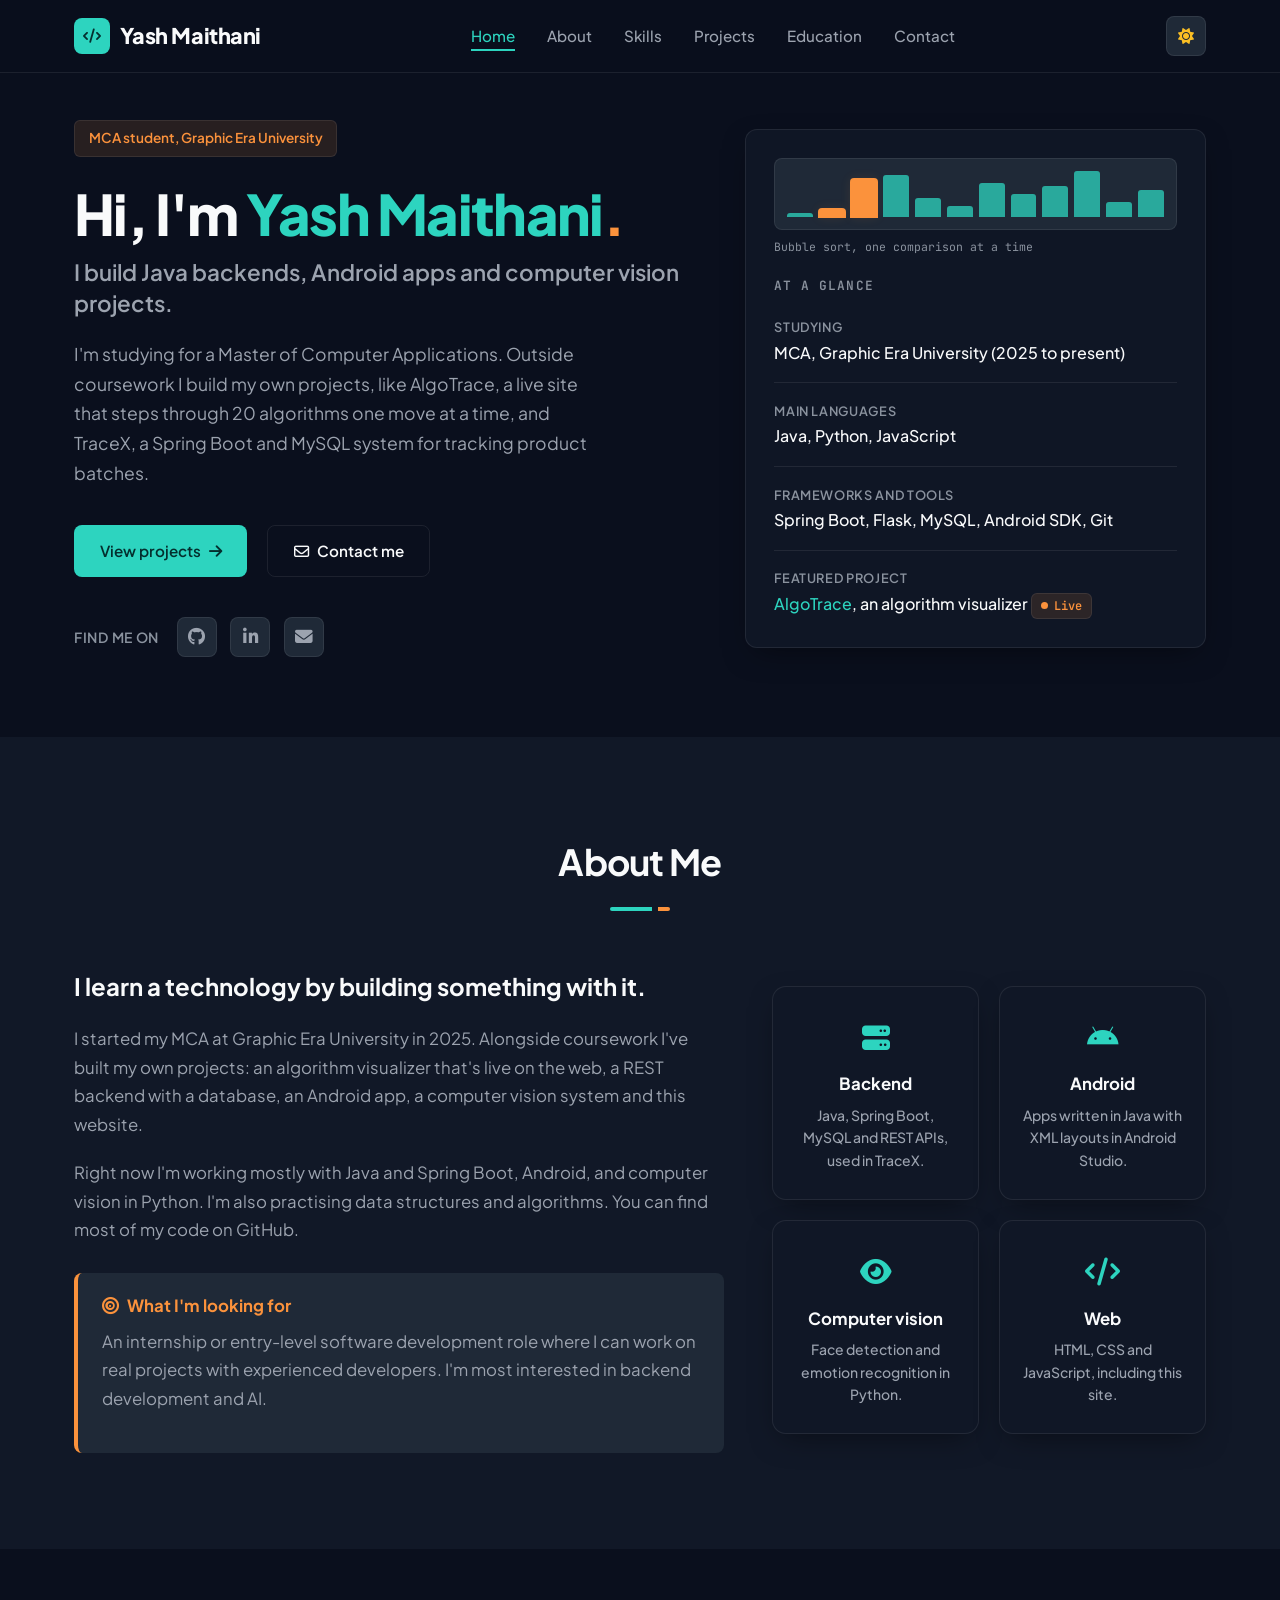
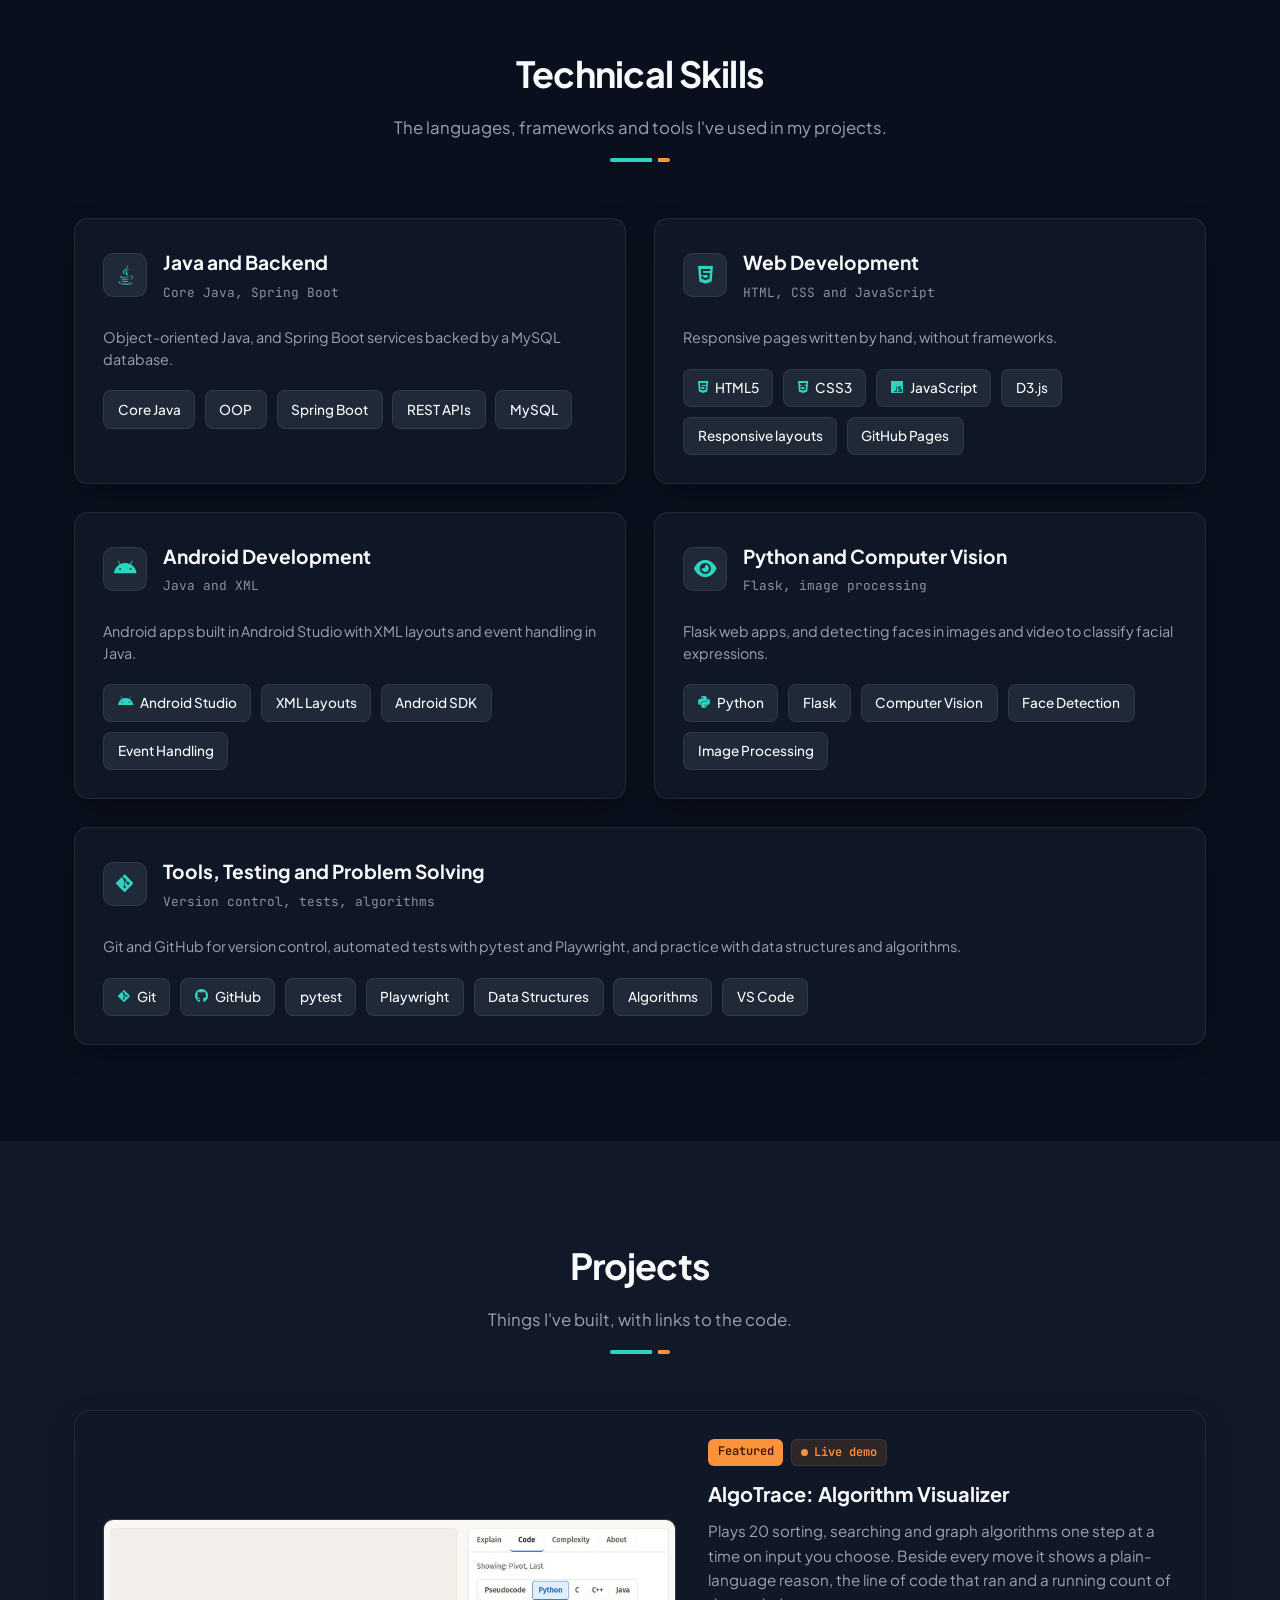
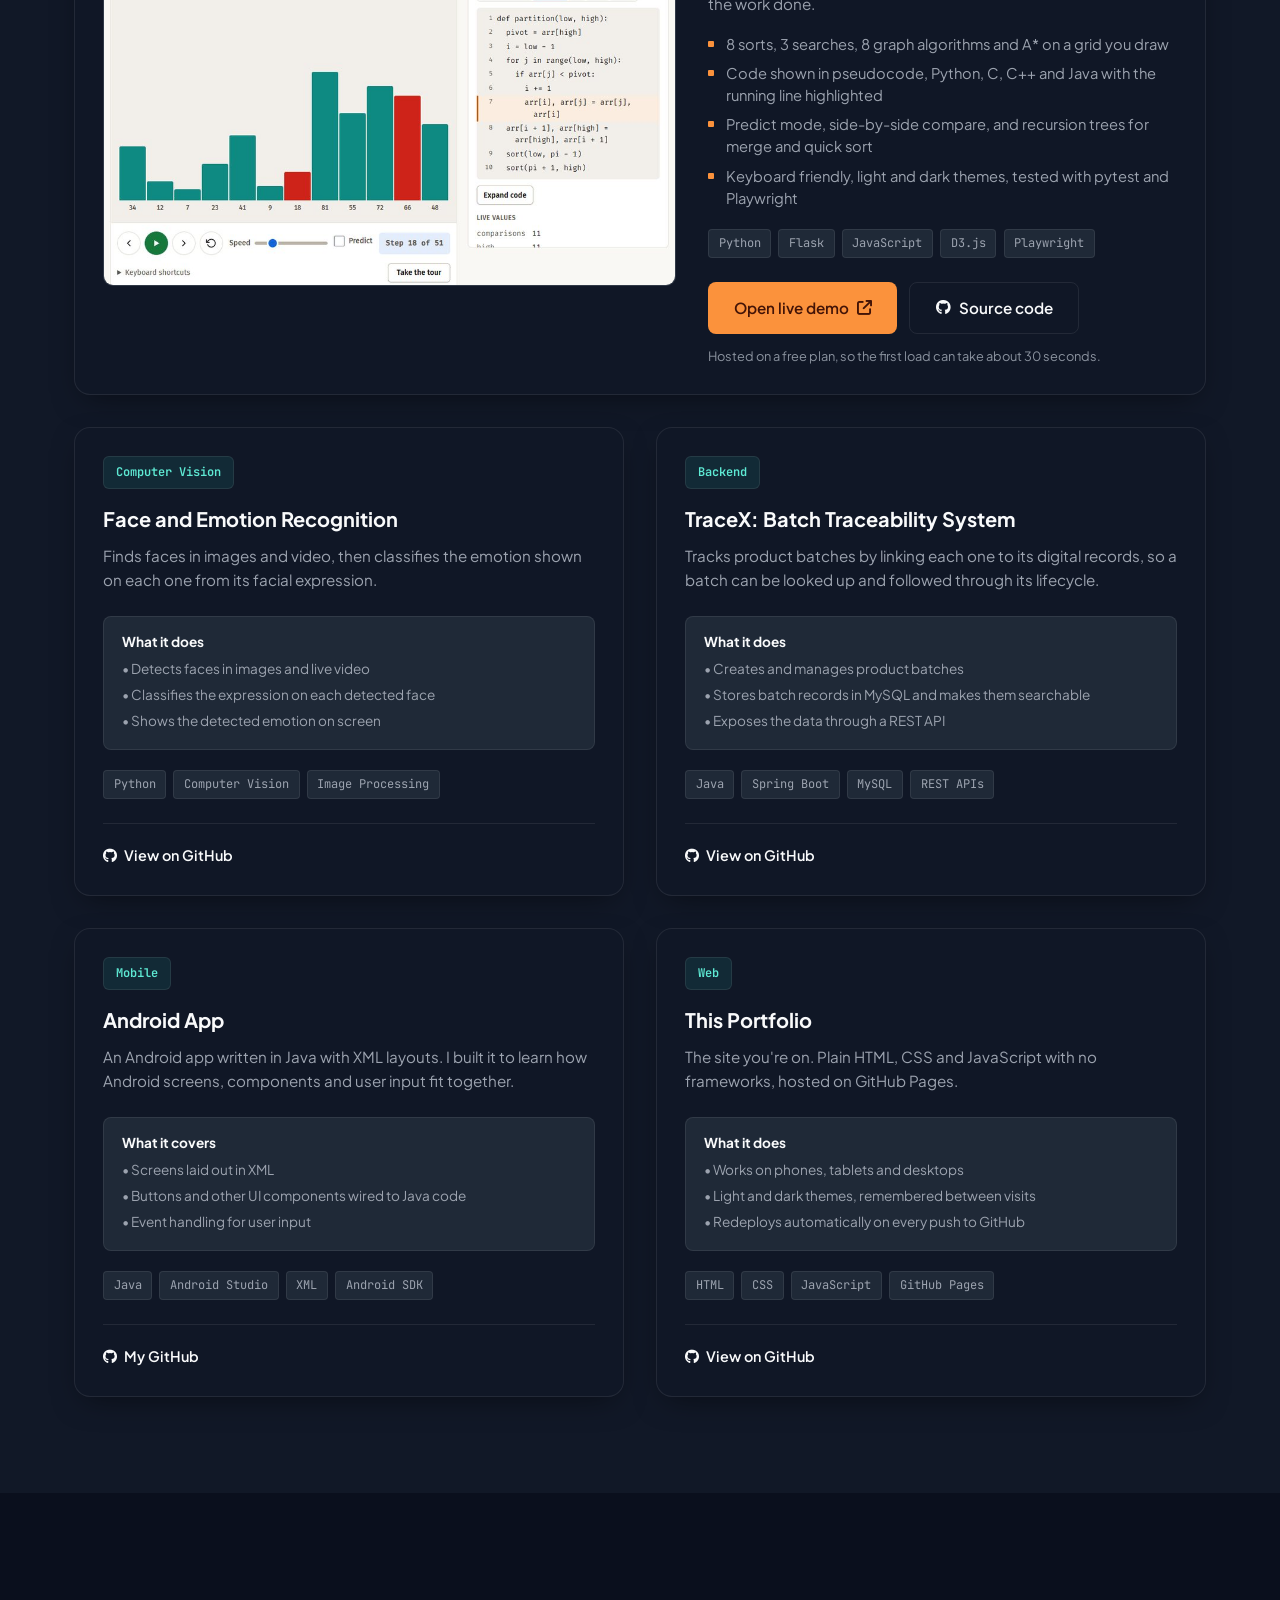
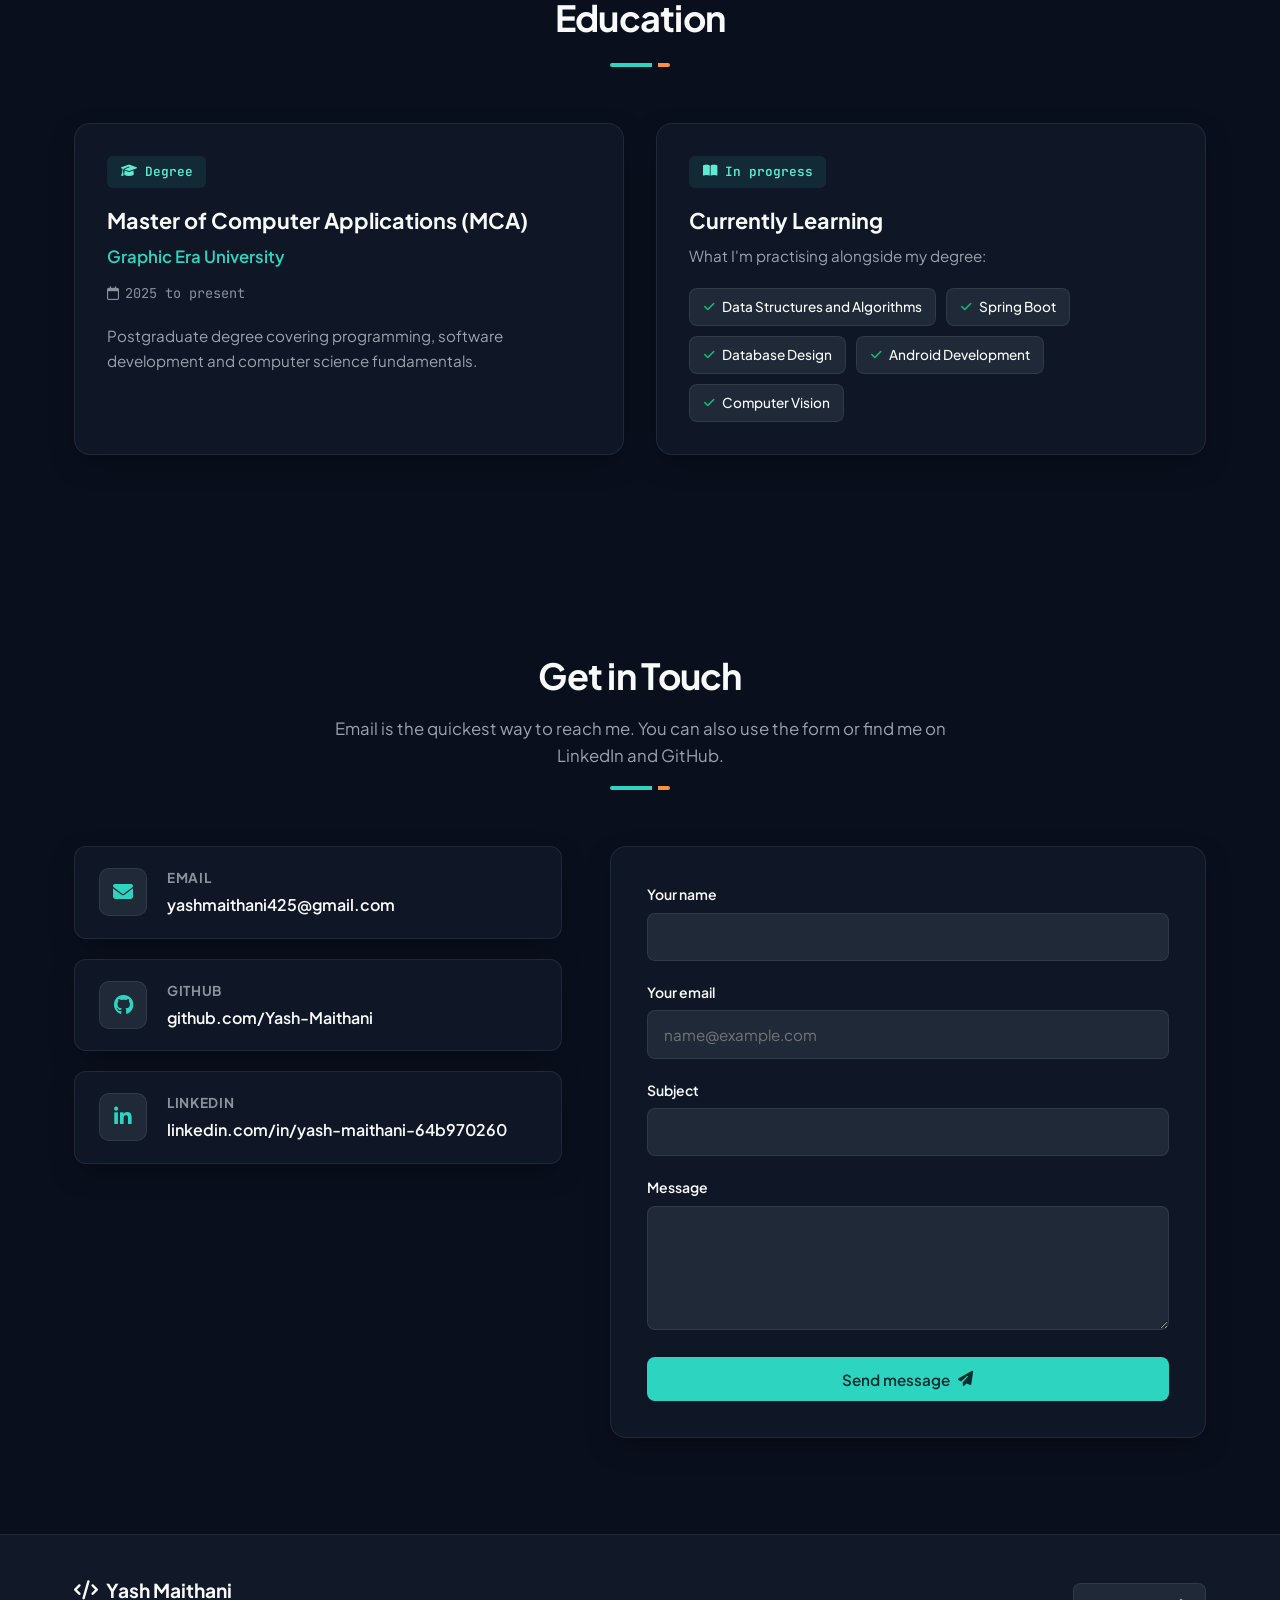
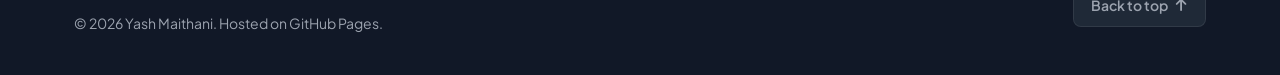
==== commit 23641478: "Feature AlgoTrace and add orange accent with subtle motion - Add AlgoTrace as the featured project w" ====
--- a/index.html
+++ b/index.html
@@ -62,13 +62,13 @@
         <div class="hero-content">
           <div class="badge-status">MCA student, Graphic Era University</div>
           <h1 class="hero-title">
-            Hi, I'm <span class="text-accent">Yash Maithani</span>.
+            Hi, I'm <span class="text-accent">Yash Maithani</span><span class="text-accent-2">.</span>
           </h1>
           <p class="hero-subtitle">
             I build Java backends, Android apps and computer vision projects.
           </p>
           <p class="hero-description">
-            I'm studying for a Master of Computer Applications. Outside coursework I build my own projects, like TraceX, a Spring Boot and MySQL system for tracking product batches, and a Python system that recognises emotions from faces.
+            I'm studying for a Master of Computer Applications. Outside coursework I build my own projects, like AlgoTrace, a live site that steps through 20 algorithms one move at a time, and TraceX, a Spring Boot and MySQL system for tracking product batches.
           </p>
           <div class="hero-cta">
             <a href="#projects" class="btn btn-primary">
@@ -90,6 +90,8 @@
 
         <div class="hero-visual">
           <aside class="hero-facts" aria-labelledby="factsTitle">
+            <div class="sort-viz" id="sortViz" aria-hidden="true"></div>
+            <p class="sort-viz-caption">Bubble sort, one comparison at a time</p>
             <h2 class="hero-facts-title" id="factsTitle">At a glance</h2>
             <dl class="facts-list">
               <div>
@@ -102,11 +104,11 @@
               </div>
               <div>
                 <dt>Frameworks and tools</dt>
-                <dd>Spring Boot, MySQL, Android SDK, Git</dd>
+                <dd>Spring Boot, Flask, MySQL, Android SDK, Git</dd>
               </div>
               <div>
                 <dt>Featured project</dt>
-                <dd><a href="https://github.com/Yash-Maithani/TraceX-Smart-Product-Traceability-and-Inventory-Management-System-" target="_blank" rel="noopener noreferrer">TraceX</a>, batch traceability system</dd>
+                <dd><a href="#algotrace">AlgoTrace</a>, an algorithm visualizer <span class="live-tag"><span class="live-dot"></span>Live</span></dd>
               </div>
             </dl>
           </aside>
@@ -126,13 +128,13 @@
           <div class="about-text-card">
             <h3>I learn a technology by building something with it.</h3>
             <p>
-              I started my MCA at Graphic Era University in 2025. Alongside coursework I've built my own projects: a REST backend with a database, an Android app, a computer vision system and this website.
+              I started my MCA at Graphic Era University in 2025. Alongside coursework I've built my own projects: an algorithm visualizer that's live on the web, a REST backend with a database, an Android app, a computer vision system and this website.
             </p>
             <p>
               Right now I'm working mostly with Java and Spring Boot, Android, and computer vision in Python. I'm also practising data structures and algorithms. You can find most of my code on GitHub.
             </p>
 
-            <div class="career-objective-box">
+            <div class="career-objective-box accent-2">
               <h4><i class="fa-solid fa-bullseye"></i> What I'm looking for</h4>
               <p>
                 An internship or entry-level software development role where I can work on real projects with experienced developers. I'm most interested in backend development and AI.
@@ -210,6 +212,7 @@
               <span class="skill-tag"><i class="fa-brands fa-html5"></i> HTML5</span>
               <span class="skill-tag"><i class="fa-brands fa-css3-alt"></i> CSS3</span>
               <span class="skill-tag"><i class="fa-brands fa-js"></i> JavaScript</span>
+              <span class="skill-tag">D3.js</span>
               <span class="skill-tag">Responsive layouts</span>
               <span class="skill-tag">GitHub Pages</span>
             </div>
@@ -238,13 +241,14 @@
             <div class="category-header">
               <div class="category-icon"><i class="fa-solid fa-eye"></i></div>
               <div>
-                <h3>AI and Computer Vision</h3>
-                <span class="category-sub">Python</span>
-              </div>
-            </div>
-            <p class="skill-desc">Detecting faces in images and video and classifying facial expressions.</p>
+                <h3>Python and Computer Vision</h3>
+                <span class="category-sub">Flask, image processing</span>
+              </div>
+            </div>
+            <p class="skill-desc">Flask web apps, and detecting faces in images and video to classify facial expressions.</p>
             <div class="skills-tags">
               <span class="skill-tag"><i class="fa-brands fa-python"></i> Python</span>
+              <span class="skill-tag">Flask</span>
               <span class="skill-tag">Computer Vision</span>
               <span class="skill-tag">Face Detection</span>
               <span class="skill-tag">Image Processing</span>
@@ -256,14 +260,16 @@
             <div class="category-header">
               <div class="category-icon"><i class="fa-brands fa-git-alt"></i></div>
               <div>
-                <h3>Tools and Problem Solving</h3>
-                <span class="category-sub">Version control, algorithms</span>
-              </div>
-            </div>
-            <p class="skill-desc">Git and GitHub for version control, and practice with data structures and algorithms.</p>
+                <h3>Tools, Testing and Problem Solving</h3>
+                <span class="category-sub">Version control, tests, algorithms</span>
+              </div>
+            </div>
+            <p class="skill-desc">Git and GitHub for version control, automated tests with pytest and Playwright, and practice with data structures and algorithms.</p>
             <div class="skills-tags">
               <span class="skill-tag"><i class="fa-brands fa-git-alt"></i> Git</span>
               <span class="skill-tag"><i class="fa-brands fa-github"></i> GitHub</span>
+              <span class="skill-tag">pytest</span>
+              <span class="skill-tag">Playwright</span>
               <span class="skill-tag">Data Structures</span>
               <span class="skill-tag">Algorithms</span>
               <span class="skill-tag">VS Code</span>
@@ -281,6 +287,47 @@
           <p class="section-subtitle">Things I've built, with links to the code.</p>
           <div class="title-underline"></div>
         </div>
+
+        <!-- Featured: AlgoTrace -->
+        <article class="featured-project" id="algotrace">
+          <a class="featured-media" href="https://algotrace-zxiw.onrender.com" target="_blank" rel="noopener noreferrer" aria-label="Open the AlgoTrace live demo">
+            <img src="assets/algotrace.jpg" width="960" height="613" loading="lazy" alt="AlgoTrace running quick sort: bar chart mid-sort with the partition code highlighted beside it">
+          </a>
+          <div class="featured-content">
+            <div class="featured-badges">
+              <span class="featured-badge">Featured</span>
+              <span class="live-tag"><span class="live-dot"></span>Live demo</span>
+            </div>
+            <h3 class="project-title">AlgoTrace: Algorithm Visualizer</h3>
+            <p class="project-description">
+              Plays 20 sorting, searching and graph algorithms one step at a time on input you choose. Beside every move it shows a plain-language reason, the line of code that ran and a running count of the work done.
+            </p>
+            <ul class="featured-points">
+              <li>8 sorts, 3 searches, 8 graph algorithms and A* on a grid you draw</li>
+              <li>Code shown in pseudocode, Python, C, C++ and Java with the running line highlighted</li>
+              <li>Predict mode, side-by-side compare, and recursion trees for merge and quick sort</li>
+              <li>Keyboard friendly, light and dark themes, tested with pytest and Playwright</li>
+            </ul>
+            <div class="project-tech-stack">
+              <span>Python</span>
+              <span>Flask</span>
+              <span>JavaScript</span>
+              <span>D3.js</span>
+              <span>Playwright</span>
+            </div>
+            <div class="featured-actions">
+              <a href="https://algotrace-zxiw.onrender.com" target="_blank" rel="noopener noreferrer" class="btn btn-accent">
+                <span>Open live demo</span>
+                <i class="fa-solid fa-arrow-up-right-from-square"></i>
+              </a>
+              <a href="https://github.com/Yash-Maithani/AlgoTrace" target="_blank" rel="noopener noreferrer" class="btn btn-outline">
+                <i class="fa-brands fa-github"></i>
+                <span>Source code</span>
+              </a>
+            </div>
+            <p class="featured-note">Hosted on a free plan, so the first load can take about 30 seconds.</p>
+          </div>
+        </article>
 
         <div class="projects-grid">
           <!-- Project 1: Face & Emotion Recognition -->
--- a/style.css
+++ b/style.css
@@ -25,6 +25,13 @@
   --badge-bg: rgba(45, 212, 191, 0.10);
   --badge-text: #5eead4;
 
+  --accent-2: #fb923c;             /* Orange, for highlights */
+  --accent-2-hover: #fdba74;
+  --accent-2-contrast: #431407;
+  --accent-2-soft: rgba(251, 146, 60, 0.12);
+  --glow-1: 0 0 0 1px rgba(45, 212, 191, 0.6), 0 0 22px rgba(45, 212, 191, 0.35);
+  --glow-2: 0 0 0 1px rgba(251, 146, 60, 0.6), 0 0 22px rgba(251, 146, 60, 0.35);
+
   --card-shadow: 0 10px 30px -10px rgba(0, 0, 0, 0.5);
   --navbar-bg: rgba(10, 15, 29, 0.85);
 
@@ -56,6 +63,13 @@
   --badge-bg: rgba(15, 118, 110, 0.08);
   --badge-text: #0f766e;
 
+  --accent-2: #c2410c;
+  --accent-2-hover: #9a3412;
+  --accent-2-contrast: #ffffff;
+  --accent-2-soft: rgba(194, 65, 12, 0.08);
+  --glow-1: 0 0 0 1px rgba(15, 118, 110, 0.45), 0 6px 18px rgba(15, 118, 110, 0.18);
+  --glow-2: 0 0 0 1px rgba(194, 65, 12, 0.45), 0 6px 18px rgba(194, 65, 12, 0.18);
+
   --card-shadow: 0 10px 25px -5px rgba(0, 0, 0, 0.06);
   --navbar-bg: rgba(248, 250, 252, 0.88);
 }
@@ -156,12 +170,19 @@
   width: 60px;
   height: 4px;
   background: var(--accent-primary);
+  background-clip: content-box;
+  padding-right: 6px;
+  border-right: 12px solid var(--accent-2);
   border-radius: 2px;
   margin: 1rem auto 0;
 }
 
 .text-accent {
   color: var(--accent-primary);
+}
+
+.text-accent-2 {
+  color: var(--accent-2);
 }
 
 /* ---------------- Buttons ---------------- */
@@ -175,7 +196,7 @@
   font-weight: 600;
   border-radius: 8px;
   cursor: pointer;
-  transition: background-color var(--transition-fast), border-color var(--transition-fast), color var(--transition-fast);
+  transition: background-color var(--transition-fast), border-color var(--transition-fast), color var(--transition-fast), box-shadow var(--transition-normal);
   text-decoration: none;
 }
 
@@ -187,6 +208,18 @@
 .btn-primary:hover {
   background: var(--accent-hover);
   color: var(--accent-contrast);
+  box-shadow: var(--glow-1);
+}
+
+.btn-accent {
+  background: var(--accent-2);
+  color: var(--accent-2-contrast);
+}
+
+.btn-accent:hover {
+  background: var(--accent-2-hover);
+  color: var(--accent-2-contrast);
+  box-shadow: var(--glow-2);
 }
 
 .btn-primary:disabled {
@@ -370,8 +403,8 @@
   display: inline-block;
   padding: 0.4rem 0.85rem;
   border-radius: 6px;
-  background: var(--badge-bg);
-  color: var(--badge-text);
+  background: var(--accent-2-soft);
+  color: var(--accent-2);
   font-size: 0.85rem;
   font-weight: 600;
   margin-bottom: 1.5rem;
@@ -442,6 +475,7 @@
   background: var(--accent-primary);
   color: var(--accent-contrast);
   border-color: var(--accent-primary);
+  box-shadow: var(--glow-1);
 }
 
 /* At-a-glance card in hero */
@@ -1170,6 +1204,231 @@
   }
 }
 
+/* ---------------- Orange highlight variant ---------------- */
+.career-objective-box.accent-2 {
+  border-left-color: var(--accent-2);
+}
+
+.career-objective-box.accent-2 h4 {
+  color: var(--accent-2);
+}
+
+/* ---------------- Live status tag ---------------- */
+.live-tag {
+  display: inline-flex;
+  align-items: center;
+  gap: 0.4rem;
+  font-family: var(--font-mono);
+  font-size: 0.75rem;
+  font-weight: 600;
+  color: var(--accent-2);
+  background: var(--accent-2-soft);
+  border: 1px solid var(--border-color);
+  border-radius: 6px;
+  padding: 0.2rem 0.55rem;
+  vertical-align: middle;
+}
+
+.live-dot {
+  width: 7px;
+  height: 7px;
+  border-radius: 50%;
+  background: var(--accent-2);
+}
+
+/* ---------------- Sorting animation in hero card ---------------- */
+.sort-viz {
+  display: flex;
+  align-items: flex-end;
+  gap: 6px;
+  height: 72px;
+  padding: 0.75rem;
+  background: var(--bg-tertiary);
+  border: 1px solid var(--border-color);
+  border-radius: 8px;
+}
+
+.sort-bar {
+  flex: 1;
+  min-width: 0;
+  border-radius: 3px 3px 0 0;
+  background: var(--accent-primary);
+  opacity: 0.75;
+  transition: height 0.35s ease, background-color 0.2s ease, opacity 0.2s ease, box-shadow 0.2s ease;
+}
+
+.sort-bar.is-compared {
+  background: var(--accent-2);
+  opacity: 1;
+  box-shadow: 0 0 12px var(--accent-2-soft), 0 0 0 1px var(--accent-2);
+}
+
+.sort-bar.is-done {
+  opacity: 1;
+}
+
+.sort-viz-caption {
+  font-family: var(--font-mono);
+  font-size: 0.72rem;
+  color: var(--text-muted);
+  margin: 0.5rem 0 1.25rem;
+}
+
+/* ---------------- Featured project ---------------- */
+.featured-project {
+  display: grid;
+  grid-template-columns: 1.1fr 0.9fr;
+  gap: 2rem;
+  align-items: center;
+  background: var(--bg-card);
+  border: 1px solid var(--border-color);
+  border-radius: 16px;
+  padding: 1.75rem;
+  margin-bottom: 2rem;
+  box-shadow: var(--card-shadow);
+  transition: border-color var(--transition-normal), box-shadow var(--transition-normal);
+}
+
+.featured-project:hover {
+  border-color: var(--border-color-hover);
+  box-shadow: var(--card-shadow), var(--glow-1);
+}
+
+.featured-project > * {
+  min-width: 0;
+}
+
+.featured-media {
+  display: block;
+  border-radius: 10px;
+  overflow: hidden;
+  border: 1px solid var(--border-color);
+  background: var(--bg-tertiary);
+}
+
+.featured-media img {
+  width: 100%;
+  height: auto;
+  transition: opacity var(--transition-normal);
+}
+
+.featured-media:hover img {
+  opacity: 0.92;
+}
+
+.featured-badges {
+  display: flex;
+  flex-wrap: wrap;
+  gap: 0.5rem;
+  margin-bottom: 0.9rem;
+}
+
+.featured-badge {
+  font-family: var(--font-mono);
+  font-size: 0.75rem;
+  font-weight: 600;
+  color: var(--accent-2-contrast);
+  background: var(--accent-2);
+  border-radius: 6px;
+  padding: 0.2rem 0.6rem;
+}
+
+.featured-project .project-description {
+  flex-grow: 0;
+  margin-bottom: 1rem;
+}
+
+.featured-points {
+  margin-bottom: 1.25rem;
+  display: grid;
+  gap: 0.45rem;
+}
+
+.featured-points li {
+  position: relative;
+  padding-left: 1.1rem;
+  font-size: 0.92rem;
+  color: var(--text-secondary);
+  line-height: 1.5;
+}
+
+.featured-points li::before {
+  content: '';
+  position: absolute;
+  left: 0;
+  top: 0.55em;
+  width: 6px;
+  height: 6px;
+  border-radius: 1px;
+  background: var(--accent-2);
+}
+
+.featured-actions {
+  display: flex;
+  flex-wrap: wrap;
+  gap: 0.75rem;
+}
+
+.featured-note {
+  margin-top: 0.75rem;
+  font-size: 0.8rem;
+  color: var(--text-muted);
+}
+
+@media (max-width: 992px) {
+  .featured-project {
+    grid-template-columns: 1fr;
+  }
+}
+
+@media (max-width: 768px) {
+  .featured-project {
+    padding: 1.25rem;
+  }
+}
+
+/* ---------------- Motion (only when the visitor allows it) ---------------- */
+@media (prefers-reduced-motion: no-preference) {
+  @keyframes rise-in {
+    from { opacity: 0; transform: translateY(14px); }
+    to { opacity: 1; transform: none; }
+  }
+
+  @keyframes live-ping {
+    0% { box-shadow: 0 0 0 0 var(--accent-2); }
+    70% { box-shadow: 0 0 0 6px transparent; }
+    100% { box-shadow: 0 0 0 0 transparent; }
+  }
+
+  .hero-content > *,
+  .hero-facts {
+    animation: rise-in 0.6s ease both;
+  }
+
+  .hero-content > :nth-child(2) { animation-delay: 0.08s; }
+  .hero-content > :nth-child(3) { animation-delay: 0.16s; }
+  .hero-content > :nth-child(4) { animation-delay: 0.24s; }
+  .hero-content > :nth-child(5) { animation-delay: 0.32s; }
+  .hero-content > :nth-child(6) { animation-delay: 0.40s; }
+  .hero-facts { animation-delay: 0.3s; }
+
+  .live-dot {
+    animation: live-ping 2s ease-out infinite;
+  }
+
+  /* Scroll reveal: only applied once script.js confirms it can run */
+  .reveal-on [data-reveal] {
+    opacity: 0;
+    transform: translateY(16px);
+    transition: opacity 0.6s ease, transform 0.6s ease;
+  }
+
+  .reveal-on [data-reveal].is-visible {
+    opacity: 1;
+    transform: none;
+  }
+}
+
 @media (prefers-reduced-motion: reduce) {
   html {
     scroll-behavior: auto;
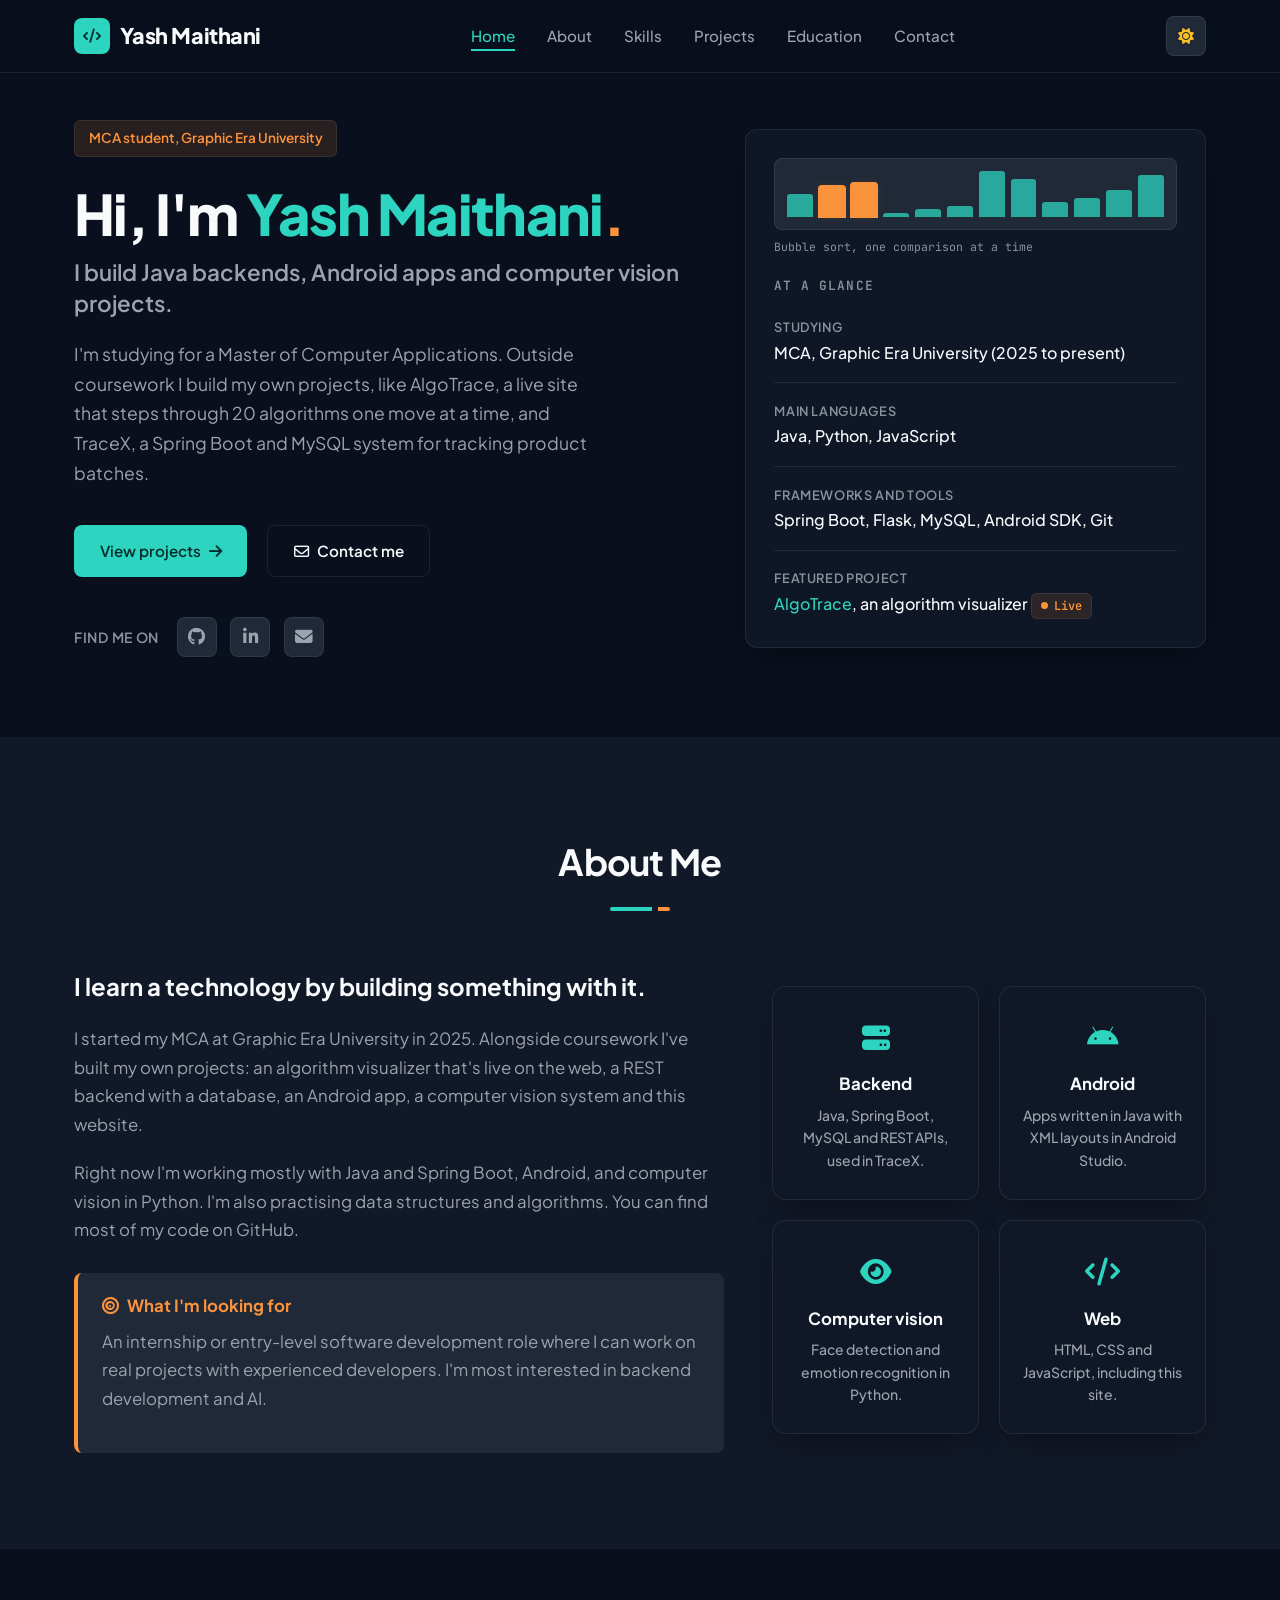
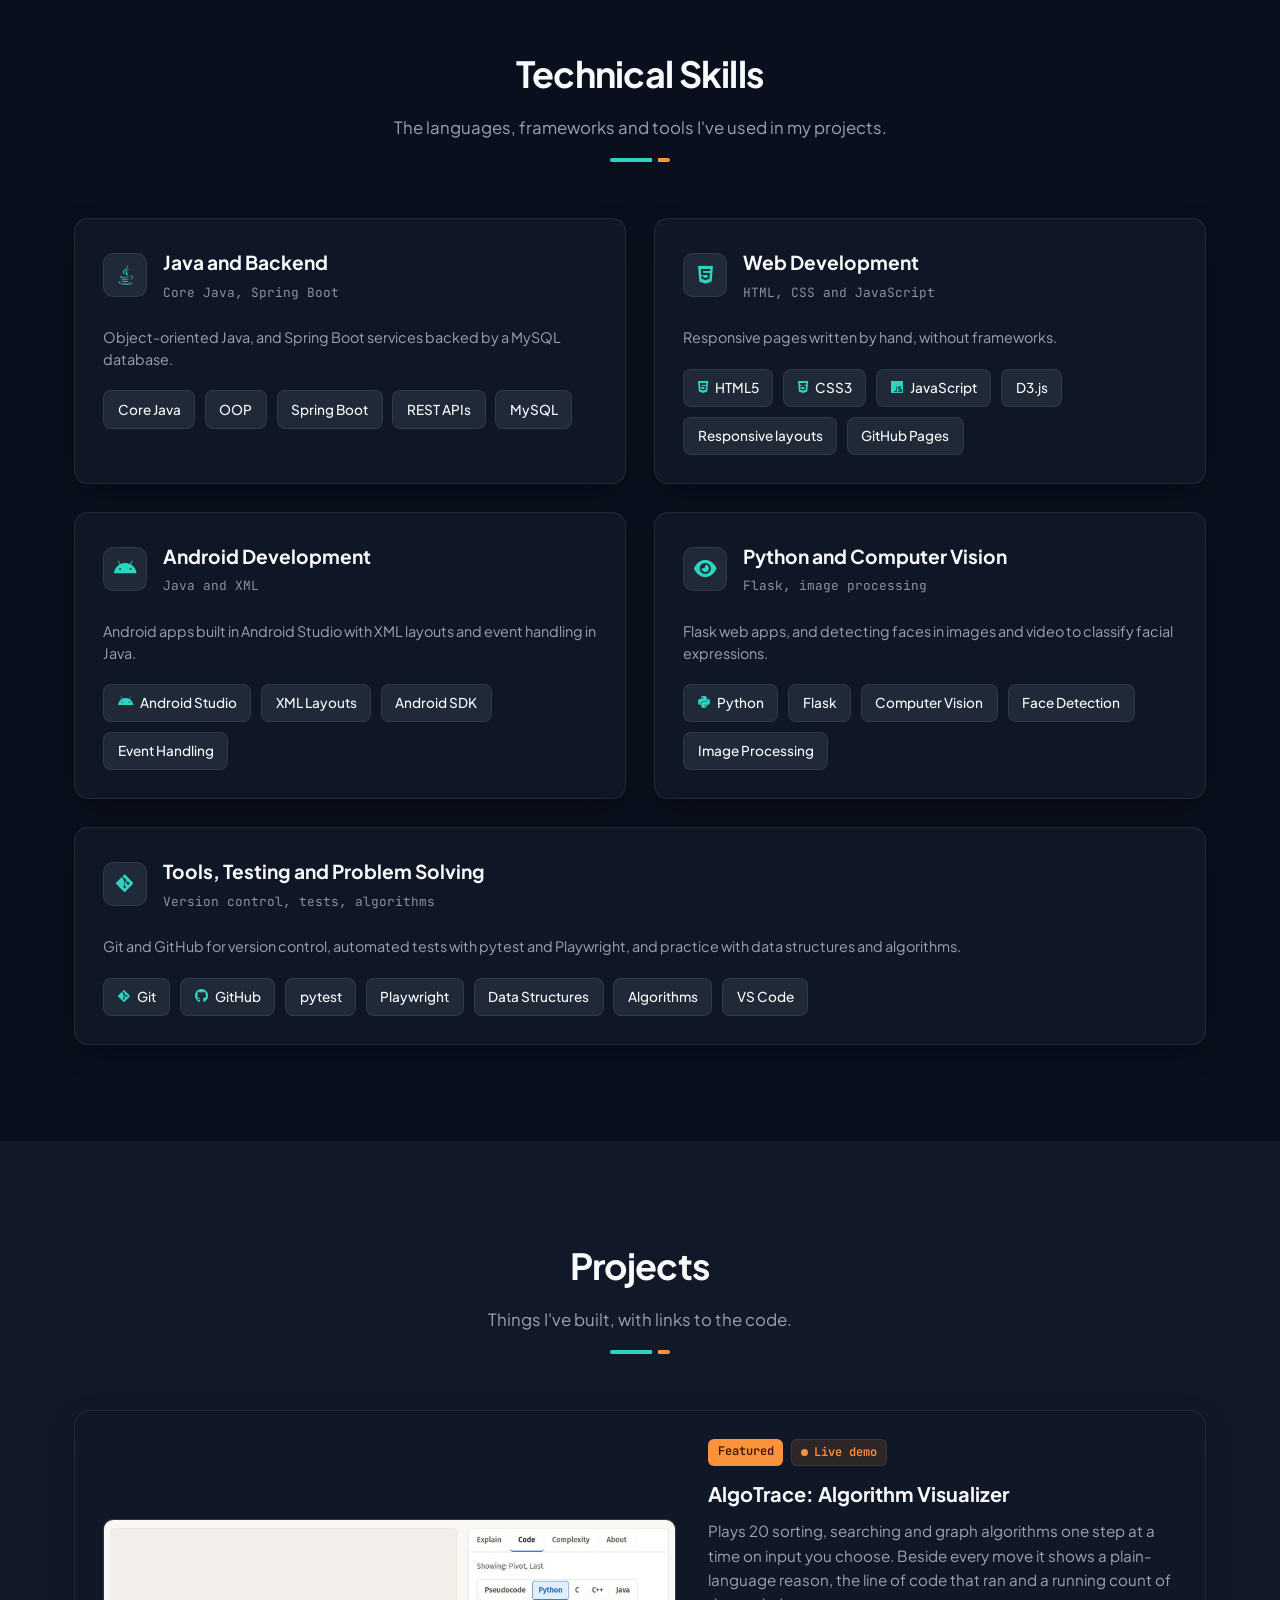
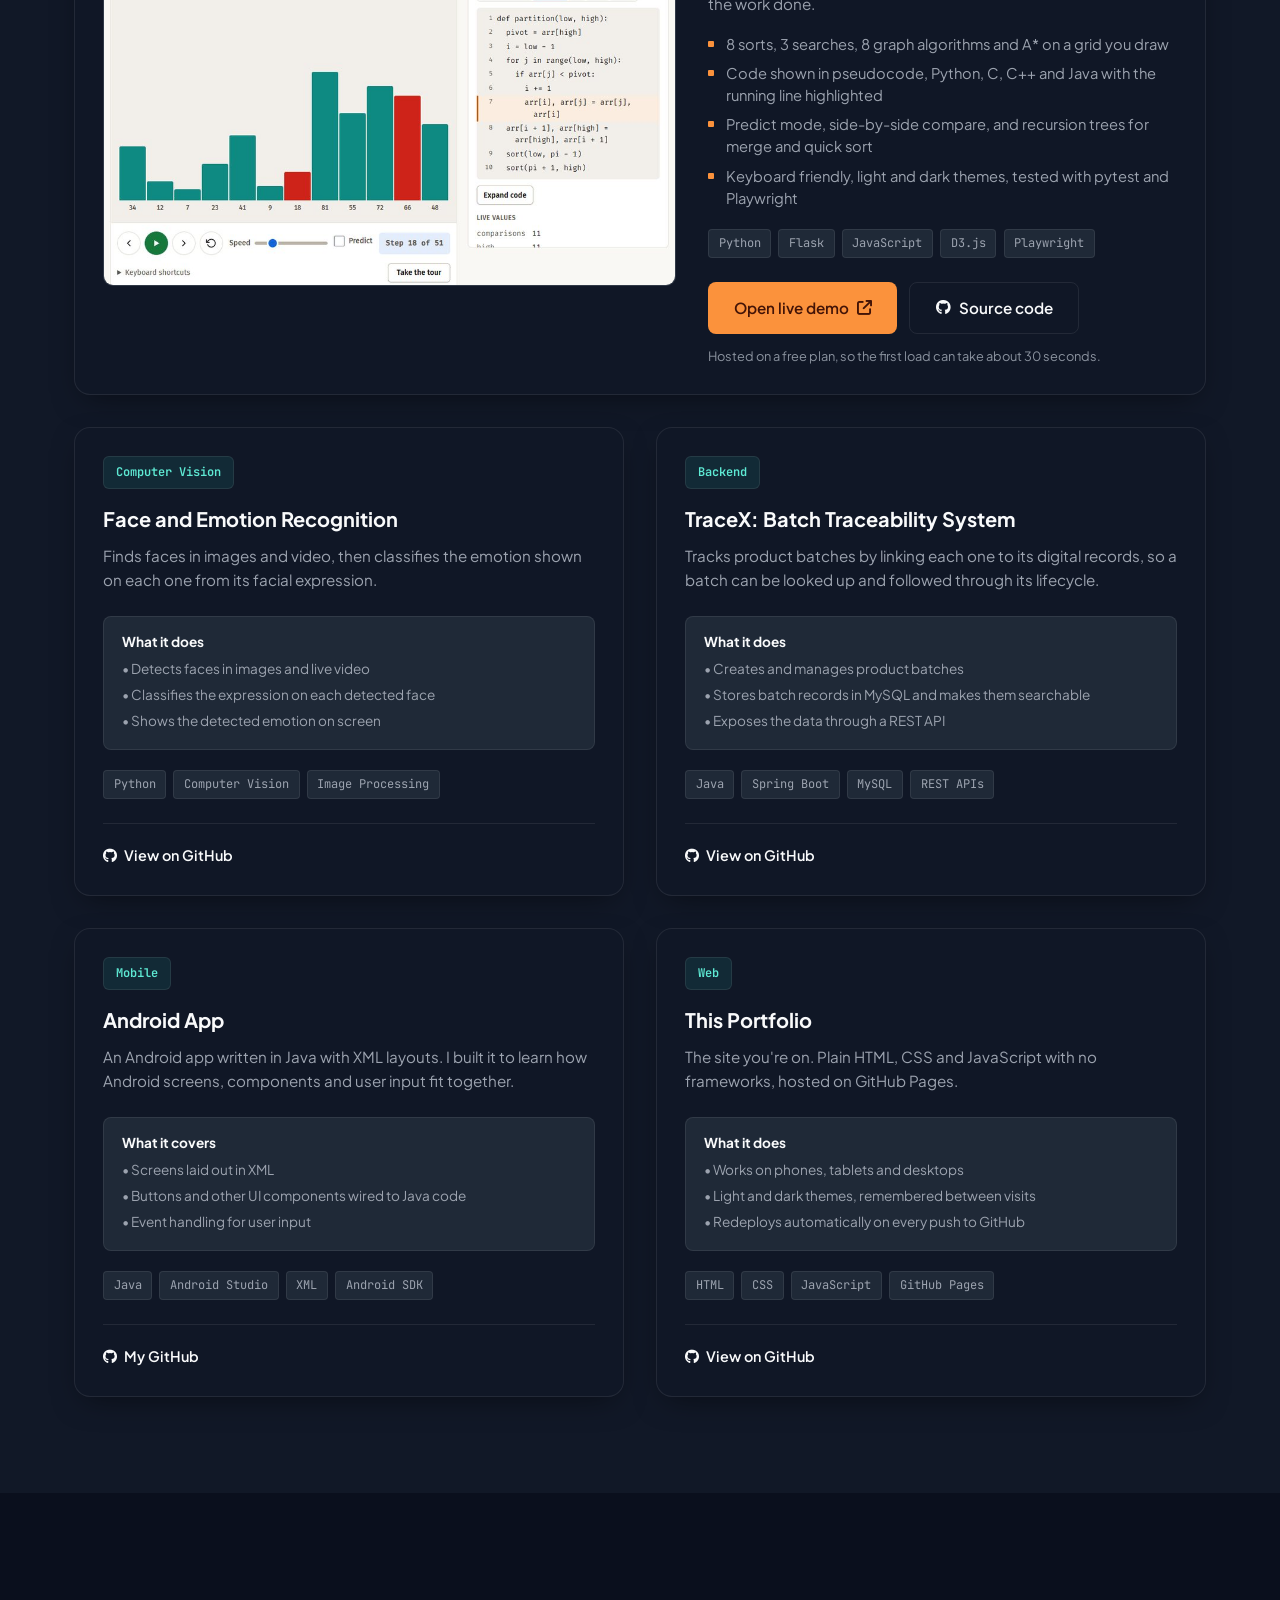
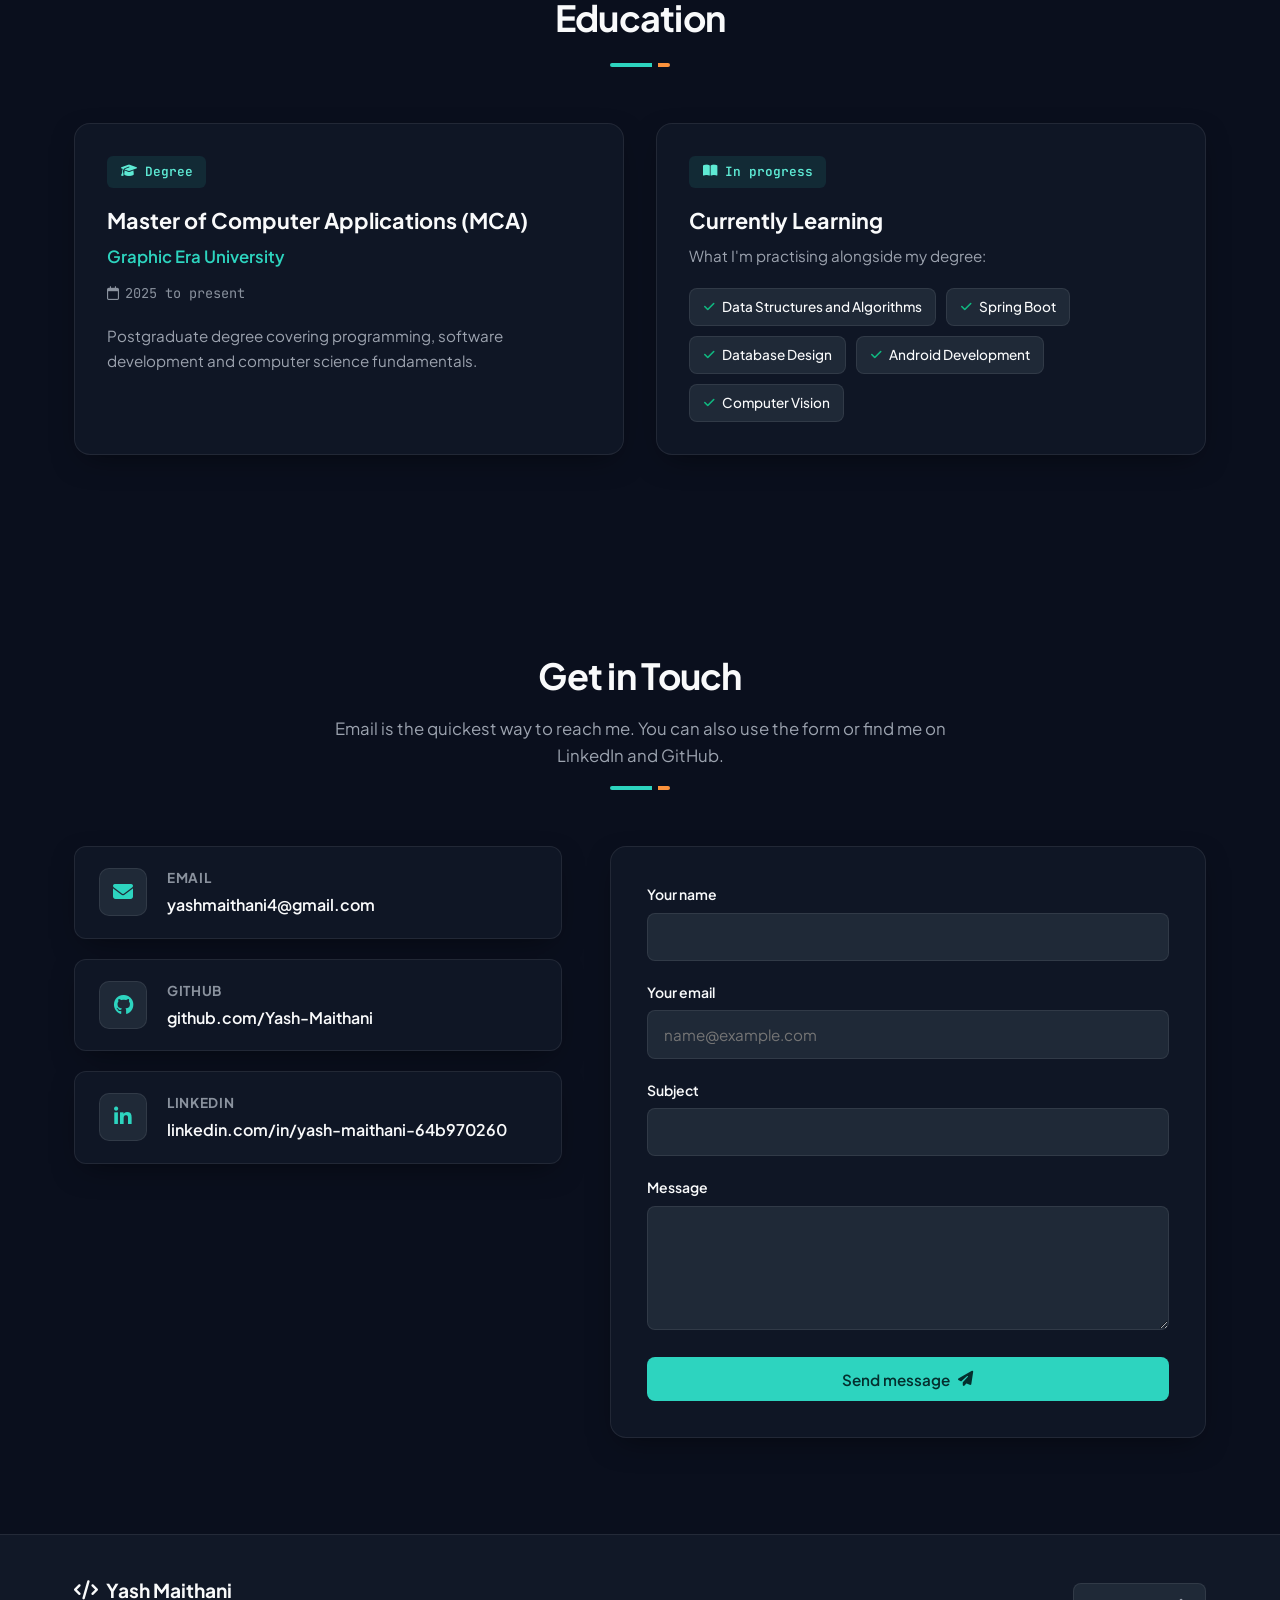
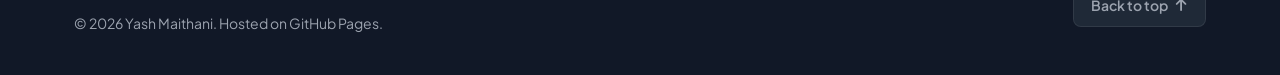
==== commit bd85464f: "Update contact email to yashmaithani4@gmail.com" ====
--- a/index.html
+++ b/index.html
@@ -84,7 +84,7 @@
             <span class="socials-label">Find me on</span>
             <a href="https://github.com/Yash-Maithani" target="_blank" rel="noopener noreferrer" aria-label="GitHub Profile" class="social-link"><i class="fa-brands fa-github"></i></a>
             <a href="https://www.linkedin.com/in/yash-maithani-64b970260" target="_blank" rel="noopener noreferrer" aria-label="LinkedIn Profile" class="social-link"><i class="fa-brands fa-linkedin-in"></i></a>
-            <a href="mailto:yashmaithani425@gmail.com" aria-label="Send Email" class="social-link"><i class="fa-solid fa-envelope"></i></a>
+            <a href="mailto:yashmaithani4@gmail.com" aria-label="Send Email" class="social-link"><i class="fa-solid fa-envelope"></i></a>
           </div>
         </div>
 
@@ -514,7 +514,7 @@
               <div class="contact-icon"><i class="fa-solid fa-envelope"></i></div>
               <div class="contact-details">
                 <h3>Email</h3>
-                <a href="mailto:yashmaithani425@gmail.com">yashmaithani425@gmail.com</a>
+                <a href="mailto:yashmaithani4@gmail.com">yashmaithani4@gmail.com</a>
               </div>
             </div>
 
@@ -536,7 +536,7 @@
           </div>
 
           <!-- data-endpoint: paste a Formspree form URL (https://formspree.io/f/xxxx) to send directly; leave empty to open the visitor's email app -->
-          <form class="contact-form" id="contactForm" data-endpoint="" data-email="yashmaithani425@gmail.com">
+          <form class="contact-form" id="contactForm" data-endpoint="" data-email="yashmaithani4@gmail.com">
             <div class="form-group">
               <label for="name">Your name</label>
               <input type="text" id="name" name="name" autocomplete="name" required>
--- a/style.css
+++ b/style.css
@@ -43,18 +43,18 @@
 }
 
 [data-theme="light"] {
-  /* Color Palette - Light Theme */
-  --bg-primary: #f8fafc;
-  --bg-secondary: #ffffff;
-  --bg-tertiary: #f1f5f9;
-  --bg-card: rgba(255, 255, 255, 0.9);
+  /* Color Palette - Light Theme (warm, slightly orange-tinted) */
+  --bg-primary: #fdf6ef;
+  --bg-secondary: #fffaf5;
+  --bg-tertiary: #fbebdd;
+  --bg-card: rgba(255, 252, 248, 0.95);
   --bg-card-hover: #ffffff;
-  --border-color: rgba(0, 0, 0, 0.08);
-  --border-color-hover: rgba(15, 118, 110, 0.45);
+  --border-color: rgba(178, 60, 11, 0.13);
+  --border-color-hover: rgba(178, 60, 11, 0.5);
 
   --text-primary: #0f172a;
   --text-secondary: #475569;
-  --text-muted: #64748b;
+  --text-muted: #5b6576;
 
   --accent-primary: #0f766e;
   --accent-hover: #115e59;
@@ -63,15 +63,16 @@
   --badge-bg: rgba(15, 118, 110, 0.08);
   --badge-text: #0f766e;
 
-  --accent-2: #c2410c;
+  --accent-2: #b23c0b;
   --accent-2-hover: #9a3412;
   --accent-2-contrast: #ffffff;
-  --accent-2-soft: rgba(194, 65, 12, 0.08);
-  --glow-1: 0 0 0 1px rgba(15, 118, 110, 0.45), 0 6px 18px rgba(15, 118, 110, 0.18);
-  --glow-2: 0 0 0 1px rgba(194, 65, 12, 0.45), 0 6px 18px rgba(194, 65, 12, 0.18);
-
-  --card-shadow: 0 10px 25px -5px rgba(0, 0, 0, 0.06);
-  --navbar-bg: rgba(248, 250, 252, 0.88);
+  --accent-2-soft: rgba(234, 88, 12, 0.10);
+  /* Hover glows are orange in light mode */
+  --glow-1: 0 0 0 2px rgba(249, 115, 22, 0.75), 0 0 26px 2px rgba(249, 115, 22, 0.45);
+  --glow-2: 0 0 0 2px rgba(249, 115, 22, 0.8), 0 0 26px 2px rgba(249, 115, 22, 0.5);
+
+  --card-shadow: 0 10px 25px -5px rgba(154, 52, 18, 0.10);
+  --navbar-bg: rgba(253, 246, 239, 0.88);
 }
 
 /* ---------------- Reset & Base Styles ---------------- */
@@ -1149,7 +1150,8 @@
   }
 }
 
-@media (max-width: 768px) {
+/* Collapse the nav into the menu button before the links get crowded */
+@media (max-width: 900px) {
   .hamburger-btn {
     display: flex;
   }
@@ -1179,7 +1181,9 @@
   .nav-link {
     font-size: 1.25rem;
   }
-
+}
+
+@media (max-width: 768px) {
   .hero-title {
     font-size: 2.6rem;
   }
